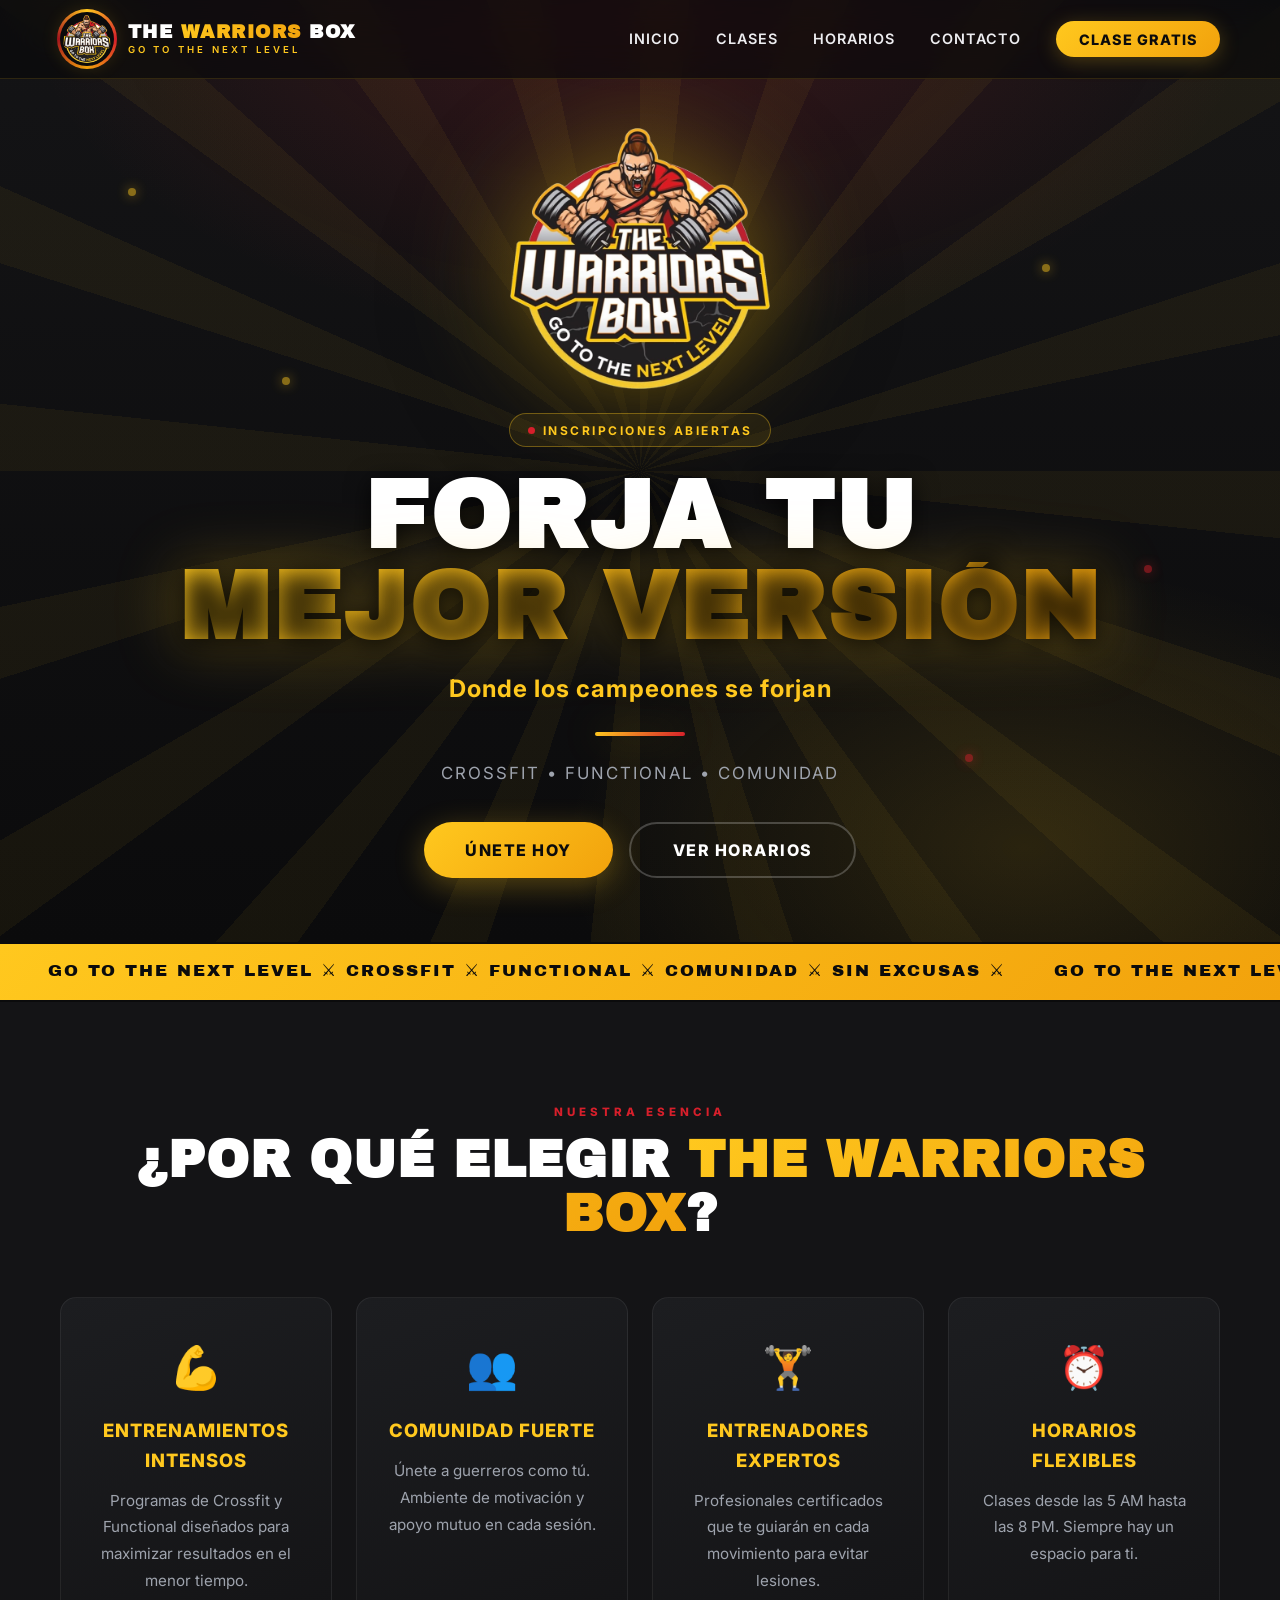
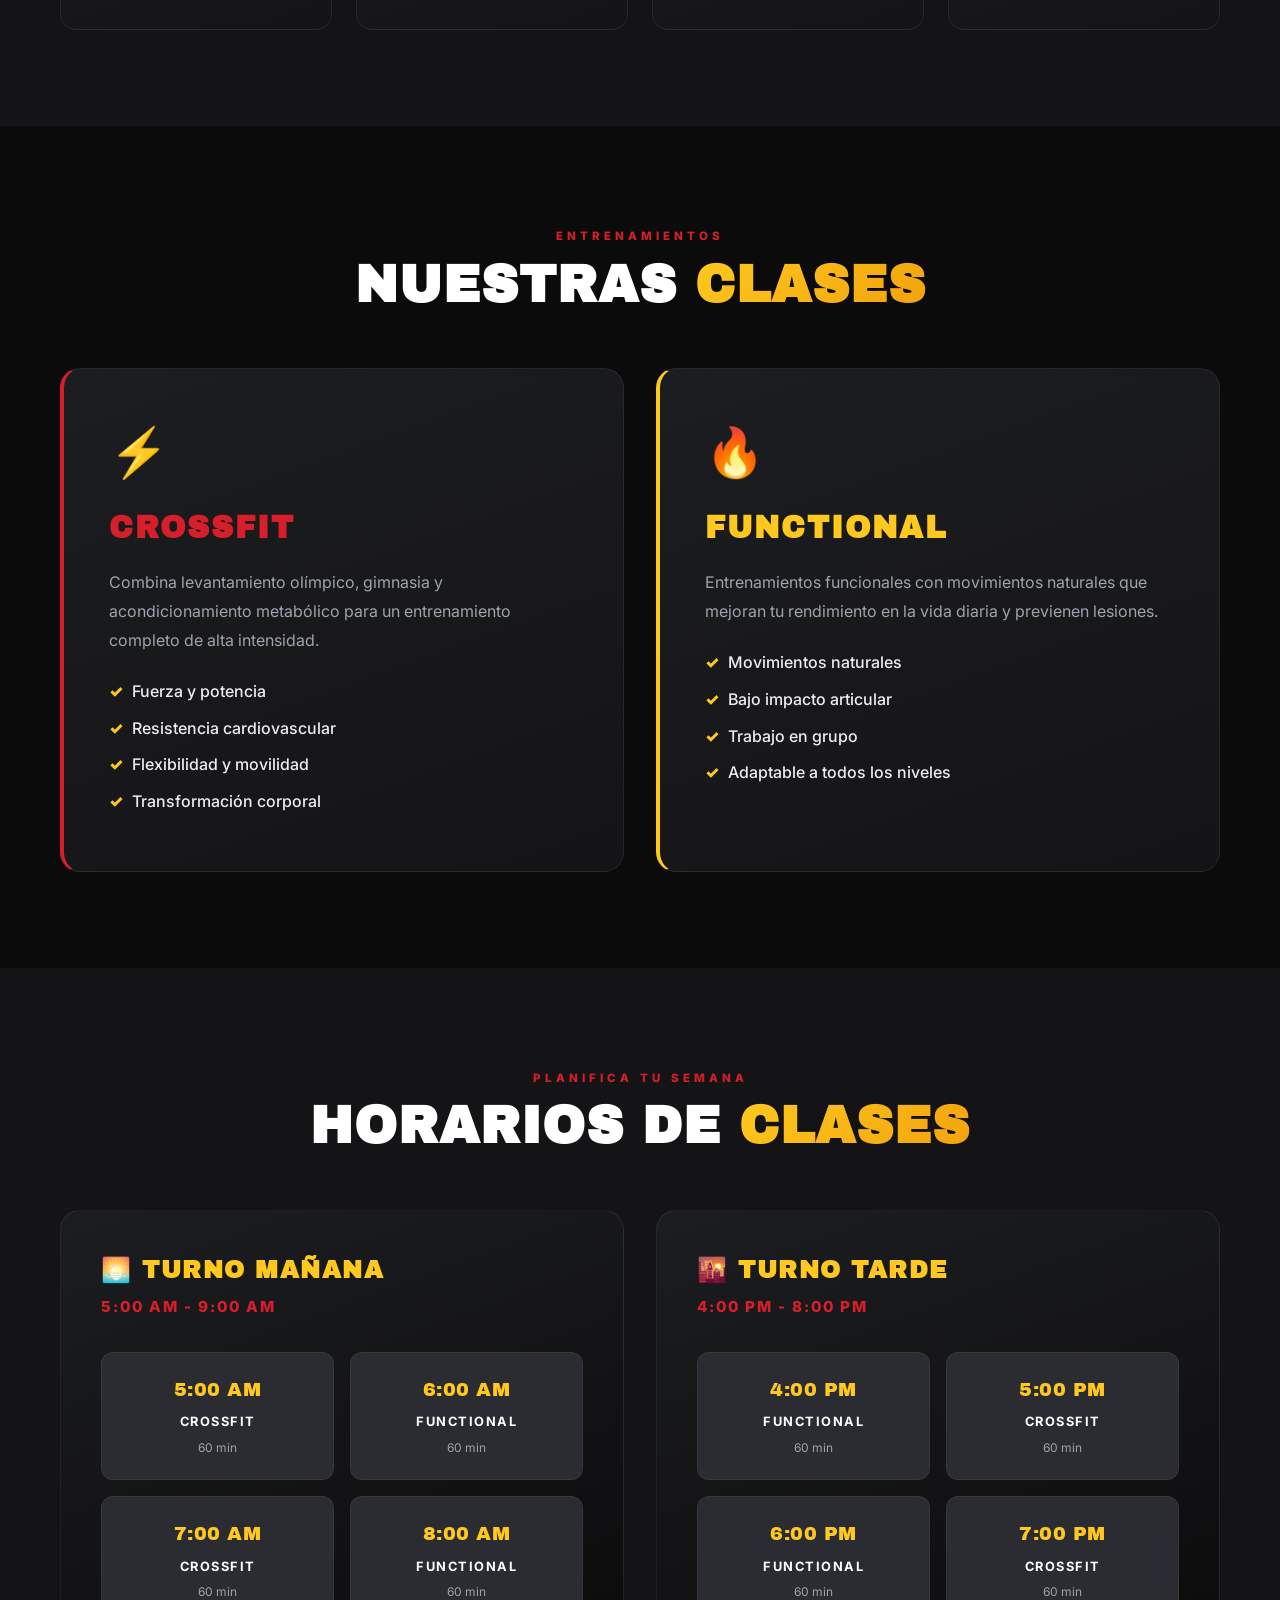
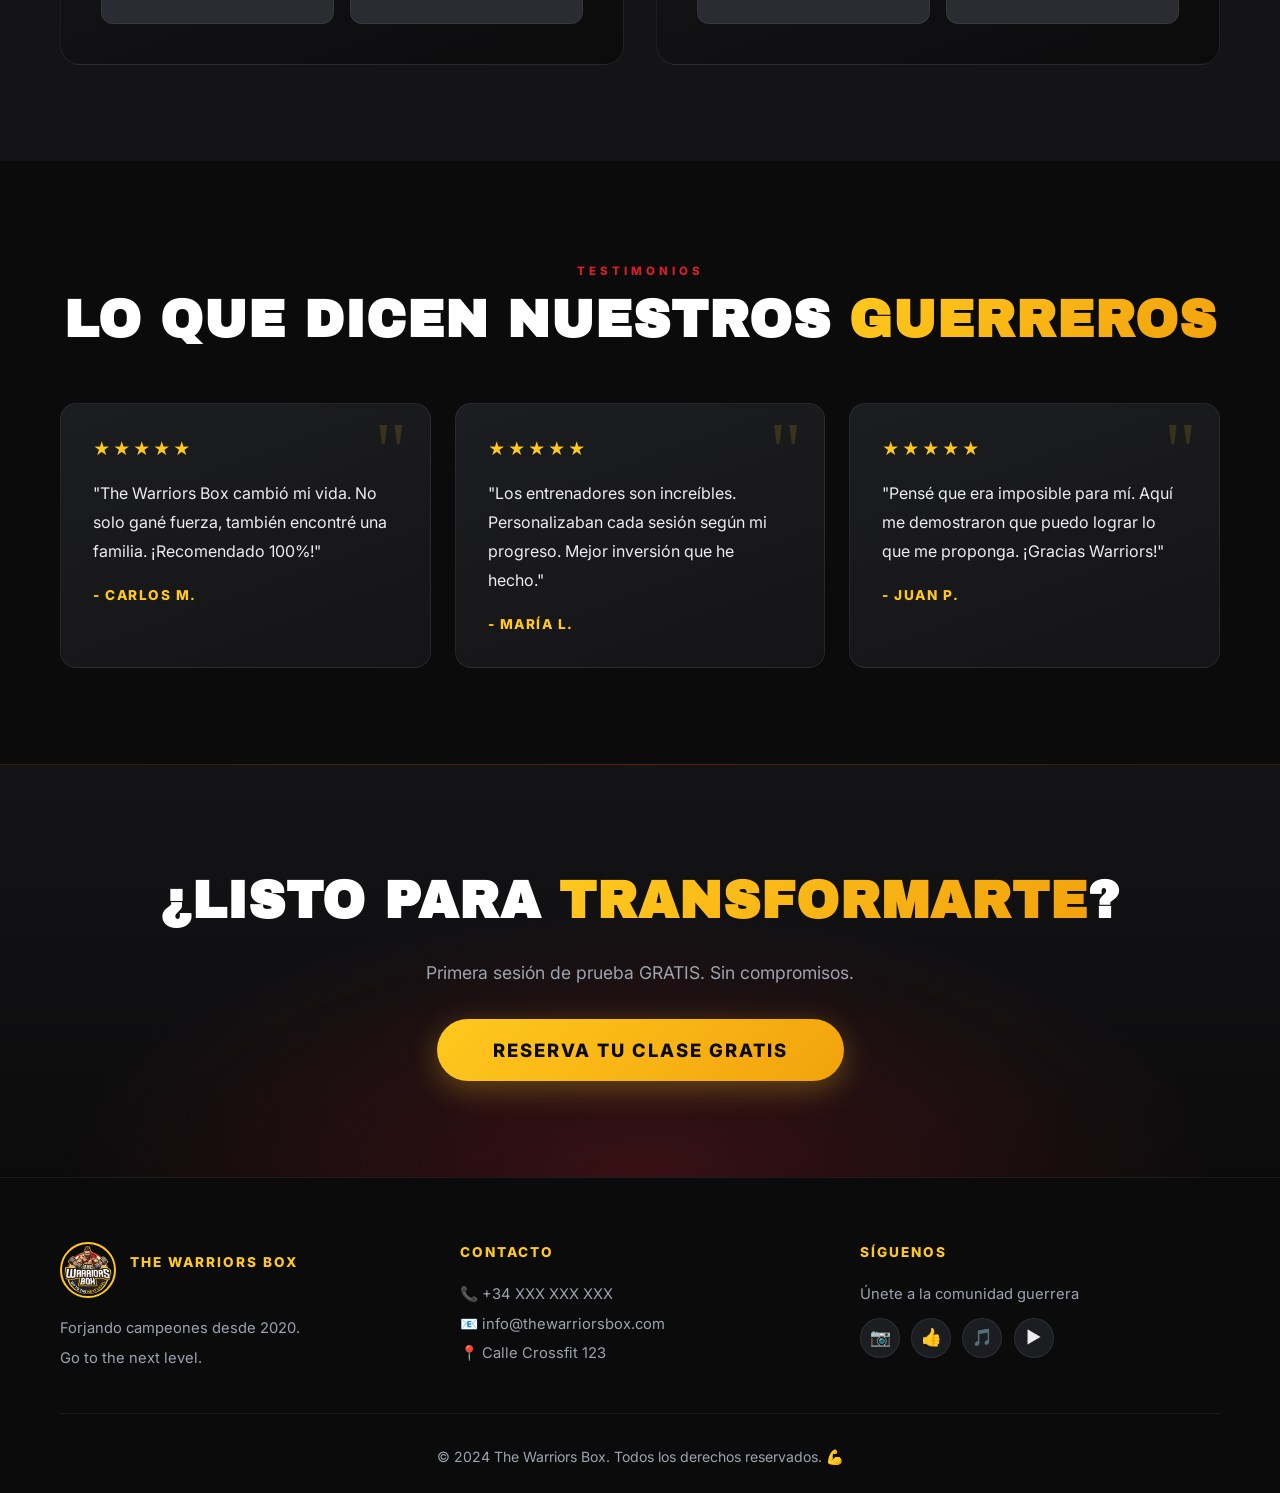
==== index.html @ 6ae24084 "Primer commit: sitio web de The Warriors Box Landing page estatica del box de crossfit: hero, clases" ====
﻿<!DOCTYPE html>
<html lang="es">
<head>
    <meta charset="UTF-8">
    <meta name="viewport" content="width=device-width, initial-scale=1.0">
    <title>The Warriors Box - Crossfit & Functional | Go To The Next Level</title>
    <meta name="description" content="The Warriors Box: box de Crossfit y entrenamiento funcional. Entrenadores certificados, horarios de 5 AM a 8 PM y tu primera clase GRATIS.">
    <link rel="icon" href="assets/thewarriorsBox.png">
    <link rel="preconnect" href="https://fonts.googleapis.com">
    <link rel="preconnect" href="https://fonts.gstatic.com" crossorigin>
    <link href="https://fonts.googleapis.com/css2?family=Archivo+Black&family=Inter:wght@400;500;600;700;800&display=swap" rel="stylesheet">
    <link rel="stylesheet" href="styles.css">
</head>
<body>
    <!-- NAVBAR -->
    <nav class="navbar">
        <div class="nav-container">
            <a href="#inicio" class="brand">
                <span class="brand-mark">
                    <img src="assets/thewarriorsBox.png" alt="Logo de The Warriors Box">
                </span>
                <span class="brand-text">
                    <span class="brand-title">The <em>Warriors</em> Box</span>
                    <span class="brand-tagline">Go to the next level</span>
                </span>
            </a>
            <ul class="nav-menu">
                <li><a href="#inicio" class="nav-link">Inicio</a></li>
                <li><a href="#clases" class="nav-link">Clases</a></li>
                <li><a href="#horarios" class="nav-link">Horarios</a></li>
                <li><a href="#contacto" class="nav-link">Contacto</a></li>
                <li><a href="#reserva" class="nav-link nav-cta">Clase gratis</a></li>
            </ul>
            <div class="hamburger">
                <span></span>
                <span></span>
                <span></span>
            </div>
        </div>
    </nav>

    <!-- HERO SECTION -->
    <section class="hero" id="inicio">
        <div class="hero-content">
            <img src="assets/thewarriorsBox.png" alt="The Warriors Box" class="hero-logo">
            <div class="hero-badge"><span class="dot"></span> Inscripciones abiertas</div>
            <h1 class="hero-title">Forja tu<span class="accent">mejor versión</span></h1>
            <p class="hero-subtitle">Donde los campeones se forjan</p>
            <div class="hero-divider"></div>
            <p class="hero-description">Crossfit • Functional • Comunidad</p>
            <div class="hero-actions">
                <button class="cta-button">Únete hoy</button>
                <button class="cta-button ghost" onclick="document.querySelector('#horarios').scrollIntoView({behavior:'smooth'})">Ver horarios</button>
            </div>
        </div>
        <div class="hero-animation">
            <div class="particle particle-1"></div>
            <div class="particle particle-2"></div>
            <div class="particle particle-3"></div>
            <div class="particle particle-4"></div>
            <div class="particle particle-5"></div>
        </div>
    </section>

    <!-- MARQUEE -->
    <div class="marquee" aria-hidden="true">
        <div class="marquee-track">
            <span>Go to the next level ⚔ Crossfit ⚔ Functional ⚔ Comunidad ⚔ Sin excusas ⚔</span>
            <span>Go to the next level ⚔ Crossfit ⚔ Functional ⚔ Comunidad ⚔ Sin excusas ⚔</span>
        </div>
    </div>

    <!-- ABOUT SECTION -->
    <section class="about">
        <div class="container">
            <div class="section-head">
                <span class="section-eyebrow">Nuestra esencia</span>
                <h2 class="section-title">¿Por qué elegir <span class="accent">The Warriors Box</span>?</h2>
            </div>
            <div class="about-grid">
                <div class="about-card">
                    <div class="about-icon">💪</div>
                    <h3>Entrenamientos Intensos</h3>
                    <p>Programas de Crossfit y Functional diseñados para maximizar resultados en el menor tiempo.</p>
                </div>
                <div class="about-card">
                    <div class="about-icon">👥</div>
                    <h3>Comunidad Fuerte</h3>
                    <p>Únete a guerreros como tú. Ambiente de motivación y apoyo mutuo en cada sesión.</p>
                </div>
                <div class="about-card">
                    <div class="about-icon">🏋️</div>
                    <h3>Entrenadores Expertos</h3>
                    <p>Profesionales certificados que te guiarán en cada movimiento para evitar lesiones.</p>
                </div>
                <div class="about-card">
                    <div class="about-icon">⏰</div>
                    <h3>Horarios Flexibles</h3>
                    <p>Clases desde las 5 AM hasta las 8 PM. Siempre hay un espacio para ti.</p>
                </div>
            </div>
        </div>
    </section>

    <!-- CLASES SECTION -->
    <section class="clases" id="clases">
        <div class="container">
            <div class="section-head">
                <span class="section-eyebrow">Entrenamientos</span>
                <h2 class="section-title">Nuestras <span class="accent">clases</span></h2>
            </div>
            <div class="clases-grid">
                <div class="clase-card crossfit">
                    <div class="clase-icon">⚡</div>
                    <h3>CROSSFIT</h3>
                    <p>Combina levantamiento olímpico, gimnasia y acondicionamiento metabólico para un entrenamiento completo de alta intensidad.</p>
                    <ul class="clase-benefits">
                        <li>Fuerza y potencia</li>
                        <li>Resistencia cardiovascular</li>
                        <li>Flexibilidad y movilidad</li>
                        <li>Transformación corporal</li>
                    </ul>
                </div>
                <div class="clase-card functional">
                    <div class="clase-icon">🔥</div>
                    <h3>FUNCTIONAL</h3>
                    <p>Entrenamientos funcionales con movimientos naturales que mejoran tu rendimiento en la vida diaria y previenen lesiones.</p>
                    <ul class="clase-benefits">
                        <li>Movimientos naturales</li>
                        <li>Bajo impacto articular</li>
                        <li>Trabajo en grupo</li>
                        <li>Adaptable a todos los niveles</li>
                    </ul>
                </div>
            </div>
        </div>
    </section>

    <!-- HORARIOS SECTION -->
    <section class="horarios" id="horarios">
        <div class="container">
            <div class="section-head">
                <span class="section-eyebrow">Planifica tu semana</span>
                <h2 class="section-title">Horarios de <span class="accent">clases</span></h2>
            </div>
            <div class="horarios-container">
                <div class="turno-section">
                    <h3 class="turno-title">🌅 TURNO MAÑANA</h3>
                    <p class="turno-subtitle">5:00 AM - 9:00 AM</p>
                    <div class="horarios-grid">
                        <div class="horario-slot">
                            <div class="horario-time">5:00 AM</div>
                            <div class="horario-clase">CROSSFIT</div>
                            <div class="horario-duracion">60 min</div>
                        </div>
                        <div class="horario-slot">
                            <div class="horario-time">6:00 AM</div>
                            <div class="horario-clase">FUNCTIONAL</div>
                            <div class="horario-duracion">60 min</div>
                        </div>
                        <div class="horario-slot">
                            <div class="horario-time">7:00 AM</div>
                            <div class="horario-clase">CROSSFIT</div>
                            <div class="horario-duracion">60 min</div>
                        </div>
                        <div class="horario-slot">
                            <div class="horario-time">8:00 AM</div>
                            <div class="horario-clase">FUNCTIONAL</div>
                            <div class="horario-duracion">60 min</div>
                        </div>
                    </div>
                </div>

                <div class="turno-section">
                    <h3 class="turno-title">🌇 TURNO TARDE</h3>
                    <p class="turno-subtitle">4:00 PM - 8:00 PM</p>
                    <div class="horarios-grid">
                        <div class="horario-slot">
                            <div class="horario-time">4:00 PM</div>
                            <div class="horario-clase">FUNCTIONAL</div>
                            <div class="horario-duracion">60 min</div>
                        </div>
                        <div class="horario-slot">
                            <div class="horario-time">5:00 PM</div>
                            <div class="horario-clase">CROSSFIT</div>
                            <div class="horario-duracion">60 min</div>
                        </div>
                        <div class="horario-slot">
                            <div class="horario-time">6:00 PM</div>
                            <div class="horario-clase">FUNCTIONAL</div>
                            <div class="horario-duracion">60 min</div>
                        </div>
                        <div class="horario-slot">
                            <div class="horario-time">7:00 PM</div>
                            <div class="horario-clase">CROSSFIT</div>
                            <div class="horario-duracion">60 min</div>
                        </div>
                    </div>
                </div>
            </div>
        </div>
    </section>

    <!-- TESTIMONIOS SECTION -->
    <section class="testimonios">
        <div class="container">
            <div class="section-head">
                <span class="section-eyebrow">Testimonios</span>
                <h2 class="section-title">Lo que dicen nuestros <span class="accent">guerreros</span></h2>
            </div>
            <div class="testimonios-grid">
                <div class="testimonio-card">
                    <div class="stars">★★★★★</div>
                    <p class="testimonio-text">"The Warriors Box cambió mi vida. No solo gané fuerza, también encontré una familia. ¡Recomendado 100%!"</p>
                    <p class="testimonio-autor">- Carlos M.</p>
                </div>
                <div class="testimonio-card">
                    <div class="stars">★★★★★</div>
                    <p class="testimonio-text">"Los entrenadores son increíbles. Personalizaban cada sesión según mi progreso. Mejor inversión que he hecho."</p>
                    <p class="testimonio-autor">- María L.</p>
                </div>
                <div class="testimonio-card">
                    <div class="stars">★★★★★</div>
                    <p class="testimonio-text">"Pensé que era imposible para mí. Aquí me demostraron que puedo lograr lo que me proponga. ¡Gracias Warriors!"</p>
                    <p class="testimonio-autor">- Juan P.</p>
                </div>
            </div>
        </div>
    </section>

    <!-- CTA SECTION -->
    <section class="cta-section" id="reserva">
        <div class="container">
            <h2>¿Listo para <span class="accent">transformarte</span>?</h2>
            <p>Primera sesión de prueba GRATIS. Sin compromisos.</p>
            <button class="cta-button-large">Reserva tu clase gratis</button>
        </div>
    </section>

    <!-- FOOTER -->
    <footer class="footer" id="contacto">
        <div class="container">
            <div class="footer-content">
                <div class="footer-section">
                    <div class="footer-brand">
                        <img src="assets/thewarriorsBox.png" alt="The Warriors Box">
                        <h4>The Warriors Box</h4>
                    </div>
                    <p>Forjando campeones desde 2020.<br>Go to the next level.</p>
                </div>
                <div class="footer-section">
                    <h4>Contacto</h4>
                    <p>📞 +34 XXX XXX XXX</p>
                    <p>📧 info@thewarriorsbox.com</p>
                    <p>📍 Calle Crossfit 123</p>
                </div>
                <div class="footer-section">
                    <h4>Síguenos</h4>
                    <p>Únete a la comunidad guerrera</p>
                    <div class="footer-socials">
                        <a href="#" aria-label="Instagram">📷</a>
                        <a href="#" aria-label="Facebook">👍</a>
                        <a href="#" aria-label="TikTok">🎵</a>
                        <a href="#" aria-label="YouTube">▶️</a>
                    </div>
                </div>
            </div>
            <div class="footer-bottom">
                <p>&copy; 2024 The Warriors Box. Todos los derechos reservados. 💪</p>
            </div>
        </div>
    </footer>

    <script src="script.js"></script>
</body>
</html>
---- styles.css ----
/* ============================================
   VARIABLES Y RESET
   Paleta extraída del logo: negro carbón, oro,
   rojo sangre, plata y blanco.
   ============================================ */
:root {
    /* Neutros */
    --black: #0b0b0c;
    --coal: #141416;
    --graphite: #1c1d20;
    --steel: #2a2c31;
    --silver: #c9ced6;
    --white: #ffffff;

    /* Marca */
    --gold: #ffc81e;
    --gold-deep: #f2a20c;
    --red: #d61f2b;
    --red-deep: #a4141d;

    /* Texto */
    --text: #ededf0;
    --text-muted: #9ea3ad;

    /* Gradientes de marca */
    --grad-gold: linear-gradient(135deg, var(--gold) 0%, var(--gold-deep) 100%);
    --grad-fire: linear-gradient(135deg, var(--gold) 0%, var(--red) 100%);
    --grad-blood: linear-gradient(135deg, var(--red) 0%, var(--red-deep) 100%);

    /* Sombras y glows */
    --glow-gold: 0 0 40px rgba(255, 200, 30, 0.35);
    --glow-red: 0 0 40px rgba(214, 31, 43, 0.35);

    --transition: all 0.3s cubic-bezier(0.22, 1, 0.36, 1);
    --radius: 16px;

    /* Tipografía */
    --font-display: 'Archivo Black', 'Impact', 'Haettenschweiler', 'Arial Black', sans-serif;
    --font-body: 'Inter', 'Segoe UI', Tahoma, Geneva, Verdana, sans-serif;
}

* {
    margin: 0;
    padding: 0;
    box-sizing: border-box;
}

html {
    scroll-behavior: smooth;
}

body {
    font-family: var(--font-body);
    background: var(--black);
    color: var(--text);
    line-height: 1.6;
    overflow-x: hidden;
    /* Textura sutil de rejilla, como la placa metálica del logo */
    background-image:
        linear-gradient(rgba(255, 200, 30, 0.025) 1px, transparent 1px),
        linear-gradient(90deg, rgba(255, 200, 30, 0.025) 1px, transparent 1px);
    background-size: 56px 56px;
}

.container {
    max-width: 1200px;
    margin: 0 auto;
    padding: 0 20px;
}

::selection {
    background: var(--gold);
    color: var(--black);
}

/* ============================================
   NAVBAR
   ============================================ */
.navbar {
    position: fixed;
    top: 0;
    width: 100%;
    background: rgba(11, 11, 12, 0.72);
    backdrop-filter: blur(18px) saturate(140%);
    -webkit-backdrop-filter: blur(18px) saturate(140%);
    border-bottom: 1px solid rgba(255, 200, 30, 0.14);
    padding: 0.75rem 0;
    z-index: 1000;
    transition: var(--transition);
}

.navbar.scrolled {
    padding: 0.5rem 0;
    background: rgba(11, 11, 12, 0.92);
    border-bottom-color: rgba(255, 200, 30, 0.3);
    box-shadow: 0 10px 40px rgba(0, 0, 0, 0.6);
}

.nav-container {
    max-width: 1200px;
    margin: 0 auto;
    padding: 0 20px;
    display: flex;
    justify-content: space-between;
    align-items: center;
    gap: 1rem;
}

/* --- Lockup del logo: imagen + wordmark --- */
.brand {
    display: flex;
    align-items: center;
    gap: 0.85rem;
    text-decoration: none;
    flex-shrink: 0;
}

.brand-mark {
    position: relative;
    width: 54px;
    height: 54px;
    flex-shrink: 0;
    display: grid;
    place-items: center;
    transition: var(--transition);
}

/* Anillo cónico giratorio oro→rojo alrededor del logo */
.brand-mark::before {
    content: '';
    position: absolute;
    inset: -3px;
    border-radius: 50%;
    background: conic-gradient(
        from 0deg,
        var(--gold),
        var(--red),
        var(--gold-deep),
        var(--red-deep),
        var(--gold)
    );
    animation: spin 6s linear infinite;
    z-index: 0;
}

/* Halo que respira */
.brand-mark::after {
    content: '';
    position: absolute;
    inset: -10px;
    border-radius: 50%;
    background: radial-gradient(circle, rgba(255, 200, 30, 0.45), transparent 70%);
    filter: blur(8px);
    opacity: 0.7;
    animation: pulseGlow 3s ease-in-out infinite;
    z-index: -1;
}

.brand-mark img {
    position: relative;
    z-index: 1;
    width: 100%;
    height: 100%;
    object-fit: cover;
    border-radius: 50%;
    background: var(--black);
    padding: 3px;
    display: block;
}

.brand:hover .brand-mark {
    transform: scale(1.08) rotate(-4deg);
}

.brand-text {
    display: flex;
    flex-direction: column;
    line-height: 1;
}

.brand-title {
    font-family: var(--font-display);
    font-size: 1.15rem;
    font-weight: 900;
    letter-spacing: 1.5px;
    color: var(--white);
    text-transform: uppercase;
    white-space: nowrap;
}

.brand-title em {
    font-style: normal;
    background: var(--grad-gold);
    -webkit-background-clip: text;
    background-clip: text;
    -webkit-text-fill-color: transparent;
}

.brand-tagline {
    font-size: 0.6rem;
    letter-spacing: 3.2px;
    text-transform: uppercase;
    color: var(--gold);
    margin-top: 4px;
    font-weight: 600;
    white-space: nowrap;
}

.nav-menu {
    display: flex;
    list-style: none;
    gap: 2.2rem;
    align-items: center;
}

.nav-link {
    color: var(--text);
    text-decoration: none;
    font-weight: 600;
    font-size: 0.9rem;
    letter-spacing: 1px;
    text-transform: uppercase;
    position: relative;
    transition: var(--transition);
}

.nav-link::after {
    content: '';
    position: absolute;
    bottom: -6px;
    left: 0;
    width: 0;
    height: 2px;
    background: var(--grad-fire);
    transition: width 0.3s ease;
}

.nav-link:hover {
    color: var(--gold);
}

.nav-link:hover::after {
    width: 100%;
}

.nav-cta {
    padding: 0.6rem 1.4rem;
    background: var(--grad-gold);
    color: var(--black) !important;
    border-radius: 999px;
    font-weight: 800;
    box-shadow: 0 4px 20px rgba(255, 200, 30, 0.25);
}

.nav-cta::after {
    display: none;
}

.nav-cta:hover {
    transform: translateY(-2px);
    box-shadow: 0 8px 28px rgba(255, 200, 30, 0.45);
}

.hamburger {
    display: none;
    flex-direction: column;
    cursor: pointer;
    padding: 4px;
}

.hamburger span {
    width: 26px;
    height: 3px;
    background: var(--gold);
    margin: 3px 0;
    border-radius: 2px;
    transition: var(--transition);
}

.hamburger.active span:nth-child(1) {
    transform: translateY(9px) rotate(45deg);
}

.hamburger.active span:nth-child(2) {
    opacity: 0;
}

.hamburger.active span:nth-child(3) {
    transform: translateY(-9px) rotate(-45deg);
}

/* ============================================
   HERO SECTION
   ============================================ */
.hero {
    min-height: 100vh;
    display: flex;
    align-items: center;
    justify-content: center;
    position: relative;
    overflow: hidden;
    padding: 8rem 0 4rem;
    background:
        radial-gradient(ellipse 80% 60% at 50% 0%, rgba(214, 31, 43, 0.18), transparent 60%),
        radial-gradient(ellipse 60% 50% at 80% 90%, rgba(255, 200, 30, 0.12), transparent 60%),
        linear-gradient(180deg, var(--coal) 0%, var(--black) 100%);
}

/* Rayos radiales de fondo, estilo póster deportivo */
.hero::before {
    content: '';
    position: absolute;
    inset: -50%;
    background: repeating-conic-gradient(
        from 0deg at 50% 50%,
        rgba(255, 200, 30, 0.05) 0deg 6deg,
        transparent 6deg 18deg
    );
    animation: spin 90s linear infinite;
    pointer-events: none;
}

.hero-content {
    position: relative;
    z-index: 10;
    text-align: center;
    padding: 0 20px;
}

/* Logo protagonista del hero */
.hero-logo {
    width: clamp(160px, 26vw, 260px);
    height: auto;
    margin: 0 auto 1.5rem;
    display: block;
    filter: drop-shadow(0 0 50px rgba(255, 200, 30, 0.45))
            drop-shadow(0 20px 40px rgba(0, 0, 0, 0.7));
    animation: heroLogoIn 1.1s cubic-bezier(0.22, 1, 0.36, 1) both,
               levitate 6s ease-in-out 1.1s infinite;
}

.hero-badge {
    display: inline-flex;
    align-items: center;
    gap: 0.5rem;
    padding: 0.4rem 1.1rem;
    border: 1px solid rgba(255, 200, 30, 0.35);
    background: rgba(255, 200, 30, 0.08);
    border-radius: 999px;
    font-size: 0.75rem;
    letter-spacing: 2.5px;
    text-transform: uppercase;
    font-weight: 700;
    color: var(--gold);
    margin-bottom: 1.5rem;
    animation: slideInDown 0.8s ease-out both;
}

.hero-badge .dot {
    width: 7px;
    height: 7px;
    border-radius: 50%;
    background: var(--red);
    box-shadow: 0 0 0 0 rgba(214, 31, 43, 0.7);
    animation: livePulse 2s infinite;
}

.hero-title {
    font-family: var(--font-display);
    font-size: clamp(2.4rem, 9vw, 6rem);
    font-weight: 900;
    letter-spacing: 2px;
    line-height: 0.95;
    margin-bottom: 1rem;
    text-transform: uppercase;
    color: var(--white);
    text-shadow: 0 4px 24px rgba(0, 0, 0, 0.8);
    animation: slideInDown 1s ease-out both;
}

.hero-title .accent {
    display: block;
    background: var(--grad-gold);
    -webkit-background-clip: text;
    background-clip: text;
    -webkit-text-fill-color: transparent;
    filter: drop-shadow(0 0 30px rgba(255, 200, 30, 0.3));
}

.hero-subtitle {
    font-size: clamp(1rem, 2.6vw, 1.5rem);
    color: var(--gold);
    font-weight: 700;
    letter-spacing: 1px;
    margin-bottom: 1rem;
    animation: slideInUp 1s ease-out 0.2s both;
}

.hero-divider {
    width: 90px;
    height: 4px;
    background: var(--grad-fire);
    border-radius: 4px;
    margin: 1.5rem auto;
    box-shadow: var(--glow-gold);
    animation: slideInUp 1s ease-out 0.4s both;
}

.hero-description {
    font-size: 1.05rem;
    color: var(--text-muted);
    letter-spacing: 2px;
    text-transform: uppercase;
    margin-bottom: 2.2rem;
    animation: slideInUp 1s ease-out 0.6s both;
}

.hero-actions {
    display: flex;
    gap: 1rem;
    justify-content: center;
    flex-wrap: wrap;
    animation: slideInUp 1s ease-out 0.8s both;
}

/* --- Botones --- */
.cta-button,
.cta-button-large {
    padding: 1rem 2.6rem;
    font-family: var(--font-body);
    font-size: 1rem;
    font-weight: 800;
    background: var(--grad-gold);
    color: var(--black);
    border: none;
    border-radius: 999px;
    cursor: pointer;
    transition: var(--transition);
    text-transform: uppercase;
    letter-spacing: 1.5px;
    box-shadow: 0 8px 30px rgba(255, 200, 30, 0.3);
    position: relative;
    overflow: hidden;
}

.cta-button::after,
.cta-button-large::after {
    content: '';
    position: absolute;
    top: 0;
    left: -120%;
    width: 60%;
    height: 100%;
    background: linear-gradient(90deg, transparent, rgba(255, 255, 255, 0.55), transparent);
    transform: skewX(-20deg);
    transition: left 0.6s ease;
}

.cta-button:hover::after,
.cta-button-large:hover::after {
    left: 140%;
}

.cta-button:hover,
.cta-button-large:hover {
    transform: translateY(-3px);
    box-shadow: 0 14px 44px rgba(255, 200, 30, 0.5);
}

.cta-button:active,
.cta-button-large:active {
    transform: translateY(-1px);
}

.cta-button.ghost {
    background: transparent;
    color: var(--white);
    border: 2px solid rgba(255, 255, 255, 0.22);
    box-shadow: none;
}

.cta-button.ghost:hover {
    border-color: var(--red);
    color: var(--gold);
    box-shadow: var(--glow-red);
}

.cta-button-large {
    padding: 1.25rem 3.5rem;
    font-size: 1.15rem;
    letter-spacing: 2px;
}

/* Partículas animadas */
.hero-animation {
    position: absolute;
    width: 100%;
    height: 100%;
    top: 0;
    left: 0;
    pointer-events: none;
}

.particle {
    position: absolute;
    width: 8px;
    height: 8px;
    background: var(--gold);
    border-radius: 50%;
    opacity: 0.5;
    box-shadow: 0 0 12px var(--gold);
    animation: float 8s ease-in-out infinite;
}

.particle-1 { top: 20%; left: 10%; animation-delay: 0s; }
.particle-2 { top: 60%; right: 10%; animation-delay: 1s; background: var(--red); box-shadow: 0 0 12px var(--red); }
.particle-3 { top: 40%; left: 22%; animation-delay: 2s; }
.particle-4 { top: 80%; right: 24%; animation-delay: 3s; background: var(--red); box-shadow: 0 0 12px var(--red); }
.particle-5 { top: 28%; right: 18%; animation-delay: 4s; }

/* ============================================
   MARQUEE / TICKER
   ============================================ */
.marquee {
    background: var(--grad-gold);
    color: var(--black);
    padding: 0.9rem 0;
    overflow: hidden;
    white-space: nowrap;
    border-top: 2px solid var(--black);
    border-bottom: 2px solid var(--black);
    position: relative;
    z-index: 5;
}

.marquee-track {
    display: inline-flex;
    gap: 3rem;
    padding-left: 3rem;
    animation: marquee 26s linear infinite;
    font-family: var(--font-display);
    font-size: 1.05rem;
    letter-spacing: 2px;
    text-transform: uppercase;
}

.marquee:hover .marquee-track {
    animation-play-state: paused;
}

.marquee-track span {
    display: inline-flex;
    align-items: center;
    gap: 3rem;
}

/* ============================================
   TÍTULOS DE SECCIÓN
   ============================================ */
.section-head {
    text-align: center;
    margin-bottom: 3.5rem;
}

.section-eyebrow {
    display: inline-block;
    font-size: 0.72rem;
    letter-spacing: 4px;
    text-transform: uppercase;
    color: var(--red);
    font-weight: 800;
    margin-bottom: 0.8rem;
}

.section-title {
    font-family: var(--font-display);
    font-size: clamp(1.8rem, 5vw, 3.2rem);
    text-align: center;
    letter-spacing: 1px;
    line-height: 1.05;
    text-transform: uppercase;
    color: var(--white);
}

.section-title .accent {
    background: var(--grad-gold);
    -webkit-background-clip: text;
    background-clip: text;
    -webkit-text-fill-color: transparent;
}

/* ============================================
   ABOUT SECTION
   ============================================ */
.about {
    padding: 6rem 0;
    background: var(--coal);
    position: relative;
}

.about-grid {
    display: grid;
    grid-template-columns: repeat(auto-fit, minmax(250px, 1fr));
    gap: 1.5rem;
}

.about-card {
    background: linear-gradient(160deg, var(--graphite), var(--coal));
    padding: 2.2rem 1.8rem;
    border-radius: var(--radius);
    border: 1px solid rgba(255, 255, 255, 0.07);
    text-align: center;
    transition: var(--transition);
    cursor: pointer;
    position: relative;
    overflow: hidden;
}

/* Barra superior oro→rojo que se despliega en hover */
.about-card::before {
    content: '';
    position: absolute;
    top: 0;
    left: 0;
    width: 100%;
    height: 3px;
    background: var(--grad-fire);
    transform: scaleX(0);
    transform-origin: left;
    transition: transform 0.4s ease;
}

.about-card:hover::before {
    transform: scaleX(1);
}

.about-card:hover {
    transform: translateY(-8px);
    border-color: rgba(255, 200, 30, 0.4);
    box-shadow: 0 18px 45px rgba(0, 0, 0, 0.55), 0 0 30px rgba(255, 200, 30, 0.08);
}

.about-icon {
    font-size: 2.6rem;
    margin-bottom: 1rem;
    display: inline-block;
    animation: bounce 3s ease-in-out infinite;
}

.about-card h3 {
    font-size: 1.15rem;
    margin-bottom: 0.8rem;
    color: var(--gold);
    text-transform: uppercase;
    letter-spacing: 1px;
    font-weight: 800;
}

.about-card p {
    color: var(--text-muted);
    line-height: 1.75;
    font-size: 0.95rem;
}

/* ============================================
   CLASES SECTION
   ============================================ */
.clases {
    padding: 6rem 0;
    background: var(--black);
}

.clases-grid {
    display: grid;
    grid-template-columns: repeat(auto-fit, minmax(300px, 1fr));
    gap: 2rem;
}

.clase-card {
    background: linear-gradient(160deg, var(--graphite), var(--coal));
    padding: 2.8rem;
    border-radius: 20px;
    border: 1px solid rgba(255, 255, 255, 0.07);
    border-left: 4px solid;
    transition: var(--transition);
    cursor: pointer;
    position: relative;
    overflow: hidden;
}

.clase-card::before {
    content: '';
    position: absolute;
    top: 0;
    left: -100%;
    width: 100%;
    height: 100%;
    background: linear-gradient(90deg, transparent, rgba(255, 200, 30, 0.08), transparent);
    transition: left 0.6s ease;
}

.clase-card:hover::before {
    left: 100%;
}

.clase-card.crossfit {
    border-left-color: var(--red);
}

.clase-card.functional {
    border-left-color: var(--gold);
}

.clase-card:hover {
    transform: translateY(-10px);
    box-shadow: 0 24px 60px rgba(0, 0, 0, 0.6);
}

.clase-card.crossfit:hover {
    box-shadow: 0 24px 60px rgba(0, 0, 0, 0.6), var(--glow-red);
}

.clase-card.functional:hover {
    box-shadow: 0 24px 60px rgba(0, 0, 0, 0.6), var(--glow-gold);
}

.clase-icon {
    font-size: 3rem;
    margin-bottom: 0.8rem;
}

.clase-card h3 {
    font-family: var(--font-display);
    font-size: 1.9rem;
    margin-bottom: 1rem;
    letter-spacing: 2px;
    color: var(--white);
}

.clase-card.crossfit h3 { color: var(--red); }
.clase-card.functional h3 { color: var(--gold); }

.clase-card p {
    color: var(--text-muted);
    margin-bottom: 1.5rem;
    line-height: 1.8;
}

.clase-benefits {
    list-style: none;
    text-align: left;
}

.clase-benefits li {
    color: var(--text);
    margin: 0.7rem 0;
    font-weight: 500;
    display: flex;
    align-items: center;
    gap: 0.6rem;
}

.clase-benefits li::before {
    content: '✓';
    color: var(--gold);
    font-weight: 900;
    flex-shrink: 0;
}

/* ============================================
   HORARIOS SECTION
   ============================================ */
.horarios {
    padding: 6rem 0;
    background: var(--coal);
}

.horarios-container {
    display: grid;
    grid-template-columns: repeat(auto-fit, minmax(380px, 1fr));
    gap: 2rem;
}

.turno-section {
    background: linear-gradient(160deg, var(--graphite), var(--black));
    padding: 2.5rem;
    border-radius: 20px;
    border: 1px solid rgba(255, 255, 255, 0.07);
}

.turno-title {
    font-family: var(--font-display);
    font-size: 1.5rem;
    color: var(--gold);
    margin-bottom: 0.4rem;
    letter-spacing: 1.5px;
    text-transform: uppercase;
}

.turno-subtitle {
    color: var(--red);
    font-weight: 800;
    margin-bottom: 2rem;
    font-size: 0.95rem;
    letter-spacing: 2px;
}

.horarios-grid {
    display: grid;
    grid-template-columns: repeat(2, 1fr);
    gap: 1rem;
}

.horario-slot {
    background: var(--steel);
    padding: 1.4rem 1rem;
    border-radius: 12px;
    text-align: center;
    border: 1px solid rgba(255, 255, 255, 0.06);
    transition: var(--transition);
    cursor: pointer;
    position: relative;
    overflow: hidden;
}

.horario-slot:hover {
    background: linear-gradient(135deg, rgba(255, 200, 30, 0.16), rgba(214, 31, 43, 0.16));
    border-color: var(--gold);
    transform: translateY(-4px);
    box-shadow: 0 12px 30px rgba(0, 0, 0, 0.5);
}

.horario-time {
    font-family: var(--font-display);
    font-size: 1.2rem;
    color: var(--gold);
    margin-bottom: 0.4rem;
    letter-spacing: 0.5px;
}

.horario-clase {
    font-size: 0.8rem;
    color: var(--white);
    text-transform: uppercase;
    letter-spacing: 1.5px;
    margin-bottom: 0.3rem;
    font-weight: 700;
}

.horario-duracion {
    font-size: 0.75rem;
    color: var(--text-muted);
}

/* ============================================
   TESTIMONIOS SECTION
   ============================================ */
.testimonios {
    padding: 6rem 0;
    background: var(--black);
}

.testimonios-grid {
    display: grid;
    grid-template-columns: repeat(auto-fit, minmax(280px, 1fr));
    gap: 1.5rem;
}

.testimonio-card {
    background: linear-gradient(160deg, var(--graphite), var(--coal));
    padding: 2rem;
    border-radius: var(--radius);
    border: 1px solid rgba(255, 255, 255, 0.07);
    transition: var(--transition);
    position: relative;
}

.testimonio-card::before {
    content: '"';
    position: absolute;
    top: 0.4rem;
    right: 1.4rem;
    font-family: Georgia, serif;
    font-size: 5rem;
    line-height: 1;
    color: rgba(255, 200, 30, 0.14);
}

.testimonio-card:hover {
    transform: translateY(-8px);
    border-color: rgba(255, 200, 30, 0.35);
    box-shadow: 0 18px 45px rgba(0, 0, 0, 0.55);
}

.stars {
    color: var(--gold);
    font-size: 1.05rem;
    letter-spacing: 3px;
    margin-bottom: 1rem;
}

.testimonio-text {
    color: var(--text);
    margin-bottom: 1.2rem;
    line-height: 1.8;
}

.testimonio-autor {
    color: var(--gold);
    font-weight: 800;
    font-size: 0.85rem;
    letter-spacing: 1.5px;
    text-transform: uppercase;
}

/* ============================================
   CTA SECTION
   ============================================ */
.cta-section {
    padding: 6rem 0;
    text-align: center;
    position: relative;
    overflow: hidden;
    background:
        radial-gradient(ellipse 70% 100% at 50% 100%, rgba(214, 31, 43, 0.22), transparent 65%),
        linear-gradient(180deg, var(--coal), var(--black));
    border-top: 1px solid rgba(255, 200, 30, 0.12);
}

.cta-section h2 {
    font-family: var(--font-display);
    font-size: clamp(1.9rem, 5vw, 3.2rem);
    margin-bottom: 1rem;
    text-transform: uppercase;
    letter-spacing: 1px;
    color: var(--white);
}

.cta-section h2 .accent {
    background: var(--grad-gold);
    -webkit-background-clip: text;
    background-clip: text;
    -webkit-text-fill-color: transparent;
}

.cta-section p {
    font-size: 1.1rem;
    color: var(--text-muted);
    margin-bottom: 2rem;
}

/* ============================================
   FOOTER
   ============================================ */
.footer {
    background: var(--black);
    border-top: 1px solid rgba(255, 255, 255, 0.07);
    padding: 4rem 0 1.5rem;
}

.footer-content {
    display: grid;
    grid-template-columns: repeat(auto-fit, minmax(240px, 1fr));
    gap: 2.5rem;
    margin-bottom: 2.5rem;
}

.footer-brand {
    display: flex;
    align-items: center;
    gap: 0.9rem;
    margin-bottom: 1rem;
}

.footer-brand img {
    width: 56px;
    height: 56px;
    border-radius: 50%;
    object-fit: cover;
    border: 2px solid var(--gold);
    background: var(--black);
    padding: 2px;
}

.footer-section h4 {
    color: var(--gold);
    margin-bottom: 1rem;
    text-transform: uppercase;
    letter-spacing: 2px;
    font-size: 0.85rem;
    font-weight: 800;
}

.footer-section p {
    color: var(--text-muted);
    line-height: 2;
    font-size: 0.92rem;
}

.footer-socials {
    display: flex;
    gap: 0.7rem;
    margin-top: 0.5rem;
}

.footer-socials a {
    width: 40px;
    height: 40px;
    display: grid;
    place-items: center;
    border-radius: 50%;
    background: var(--graphite);
    border: 1px solid rgba(255, 255, 255, 0.08);
    color: var(--text);
    text-decoration: none;
    transition: var(--transition);
    font-size: 1.05rem;
}

.footer-socials a:hover {
    background: var(--grad-gold);
    border-color: transparent;
    transform: translateY(-3px);
}

.footer-bottom {
    text-align: center;
    padding-top: 2rem;
    border-top: 1px solid rgba(255, 255, 255, 0.07);
    color: var(--text-muted);
    font-size: 0.88rem;
}

/* ============================================
   ANIMACIONES
   ============================================ */
@keyframes slideInDown {
    from { opacity: 0; transform: translateY(-40px); }
    to   { opacity: 1; transform: translateY(0); }
}

@keyframes slideInUp {
    from { opacity: 0; transform: translateY(40px); }
    to   { opacity: 1; transform: translateY(0); }
}

@keyframes heroLogoIn {
    from { opacity: 0; transform: scale(0.7) rotate(-12deg); }
    to   { opacity: 1; transform: scale(1) rotate(0); }
}

@keyframes levitate {
    0%, 100% { transform: translateY(0); }
    50%      { transform: translateY(-16px); }
}

@keyframes float {
    0%, 100% { transform: translateY(0); }
    50%      { transform: translateY(-30px); }
}

@keyframes bounce {
    0%, 100% { transform: translateY(0); }
    50%      { transform: translateY(-12px); }
}

@keyframes spin {
    to { transform: rotate(360deg); }
}

@keyframes pulseGlow {
    0%, 100% { opacity: 0.45; transform: scale(1); }
    50%      { opacity: 0.85; transform: scale(1.12); }
}

@keyframes livePulse {
    0%   { box-shadow: 0 0 0 0 rgba(214, 31, 43, 0.7); }
    70%  { box-shadow: 0 0 0 10px rgba(214, 31, 43, 0); }
    100% { box-shadow: 0 0 0 0 rgba(214, 31, 43, 0); }
}

@keyframes marquee {
    from { transform: translateX(0); }
    to   { transform: translateX(-50%); }
}

/* ============================================
   RESPONSIVE
   ============================================ */
@media (max-width: 900px) {
    .nav-menu {
        position: fixed;
        top: 76px;
        left: 0;
        width: 100%;
        flex-direction: column;
        gap: 1.6rem;
        padding: 2.5rem 0;
        background: rgba(11, 11, 12, 0.97);
        backdrop-filter: blur(18px);
        border-bottom: 1px solid rgba(255, 200, 30, 0.2);
        transform: translateY(-140%);
        transition: transform 0.4s cubic-bezier(0.22, 1, 0.36, 1);
    }

    .nav-menu.active {
        transform: translateY(0);
    }

    .hamburger {
        display: flex;
    }
}

@media (max-width: 768px) {
    .horarios-container,
    .horarios-grid,
    .about-grid,
    .clases-grid,
    .testimonios-grid {
        grid-template-columns: 1fr;
    }

    .clase-card,
    .turno-section {
        padding: 2rem 1.5rem;
    }

    .about, .clases, .horarios, .testimonios, .cta-section {
        padding: 4rem 0;
    }
}

@media (max-width: 480px) {
    .brand-mark {
        width: 44px;
        height: 44px;
    }

    .brand-title {
        font-size: 0.95rem;
    }

    .brand-tagline {
        font-size: 0.52rem;
        letter-spacing: 2.4px;
    }

    .hero-actions {
        flex-direction: column;
        align-items: stretch;
    }

    .cta-button,
    .cta-button-large {
        padding: 0.95rem 1.8rem;
        font-size: 0.95rem;
    }
}

/* Respeta preferencias de movimiento reducido */
@media (prefers-reduced-motion: reduce) {
    *,
    *::before,
    *::after {
        animation-duration: 0.01ms !important;
        animation-iteration-count: 1 !important;
        transition-duration: 0.01ms !important;
        scroll-behavior: auto !important;
    }
}
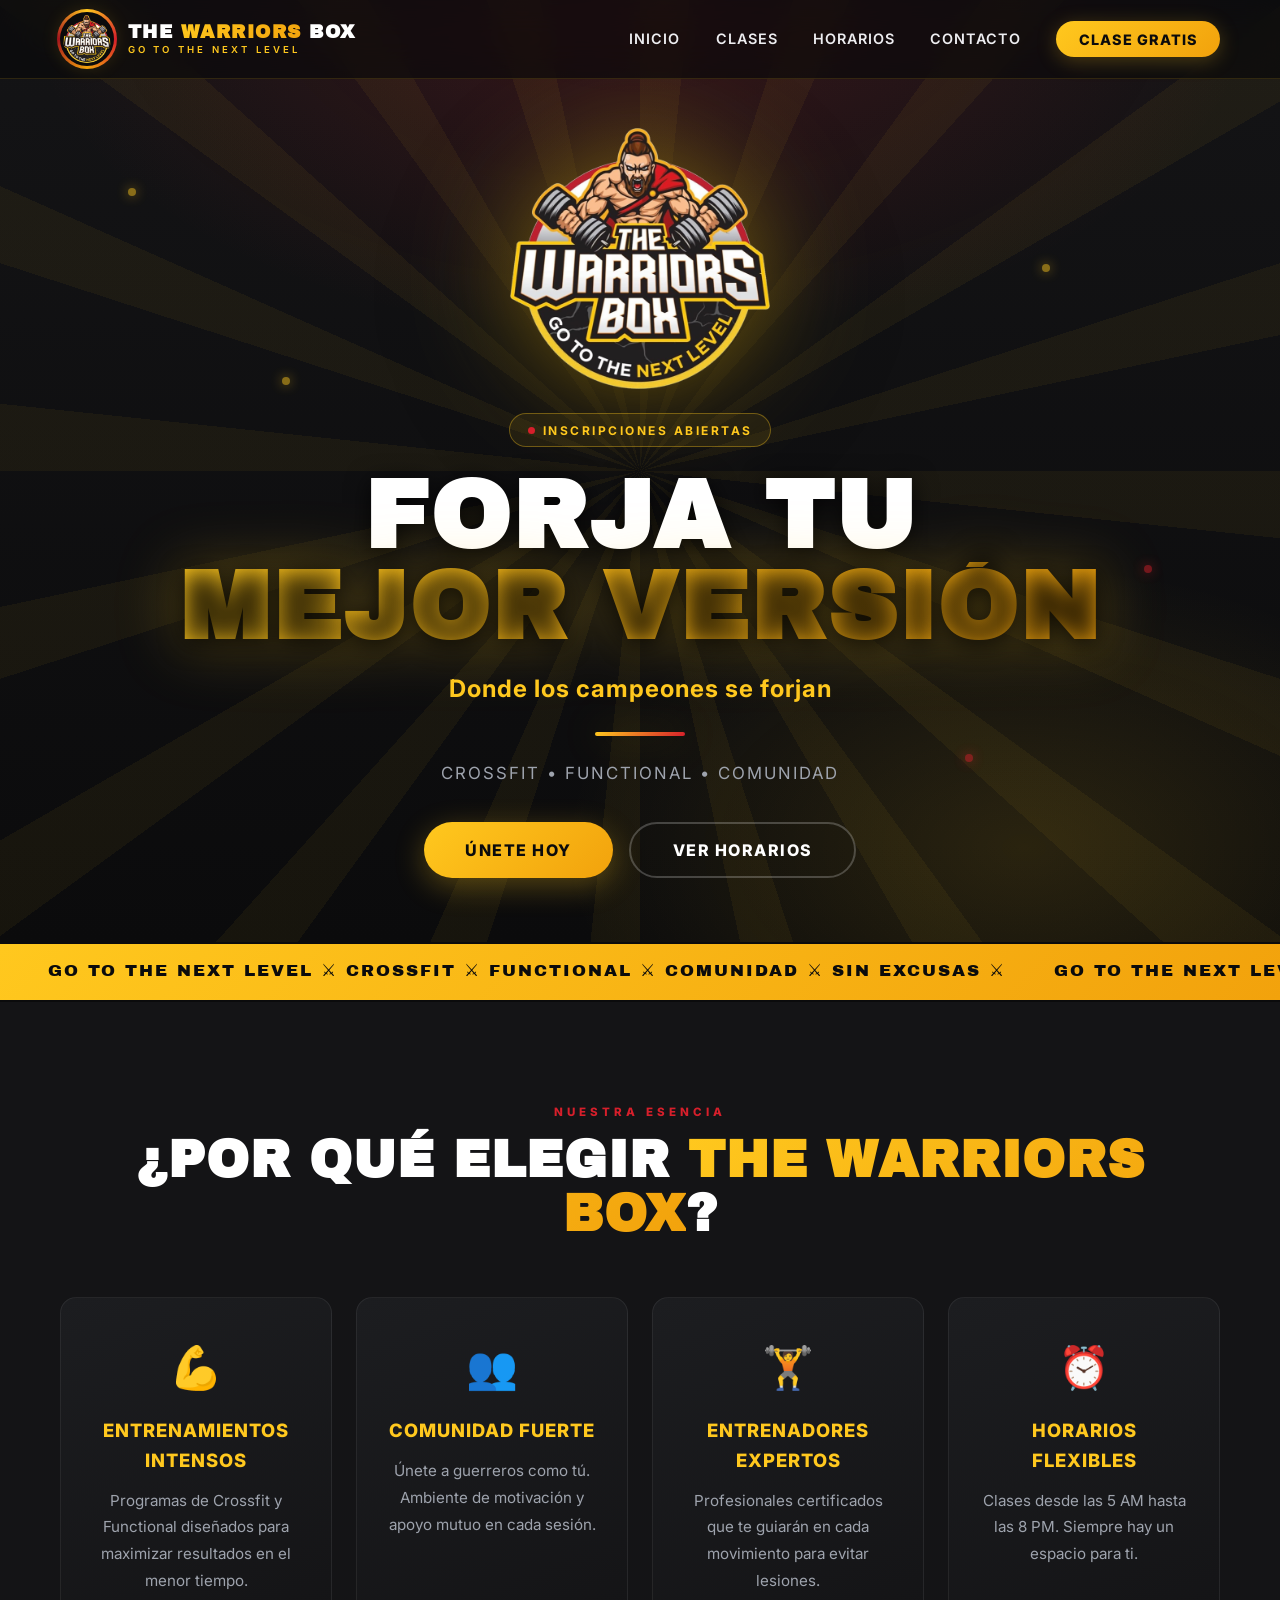
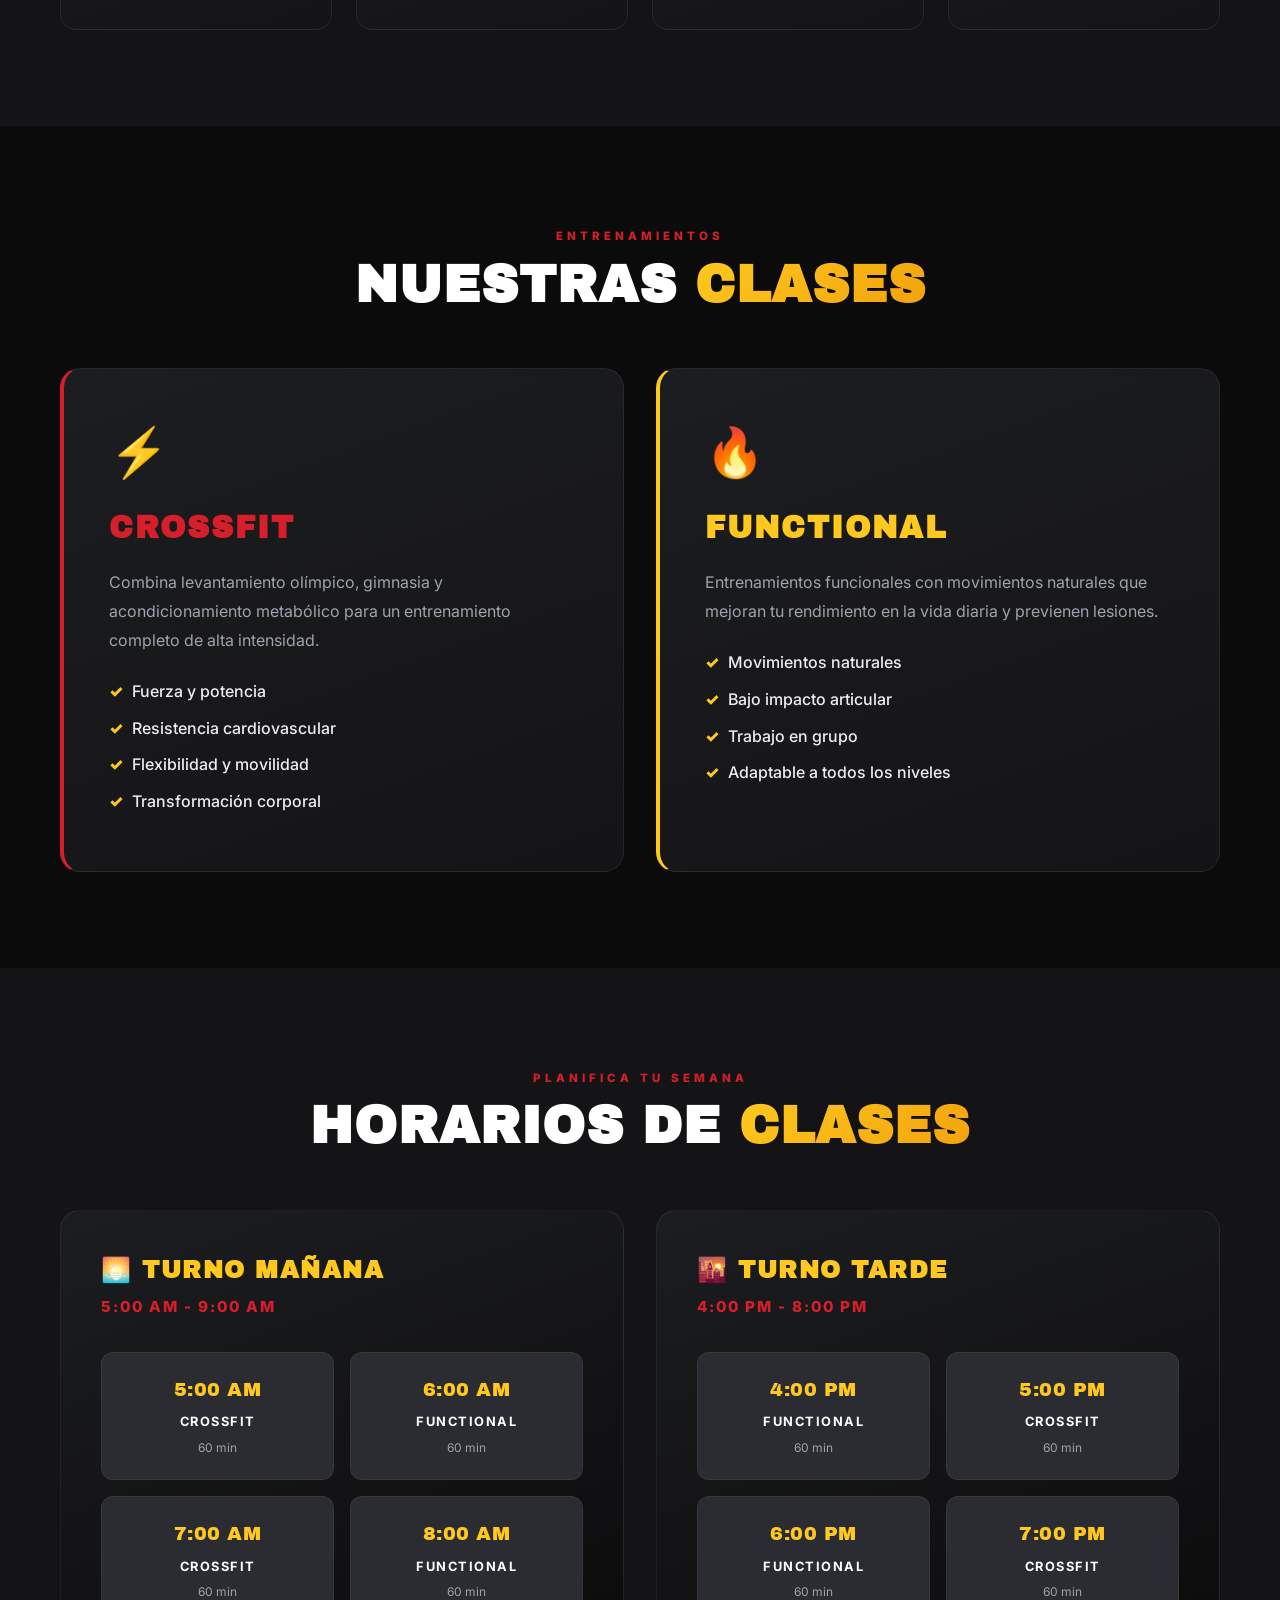
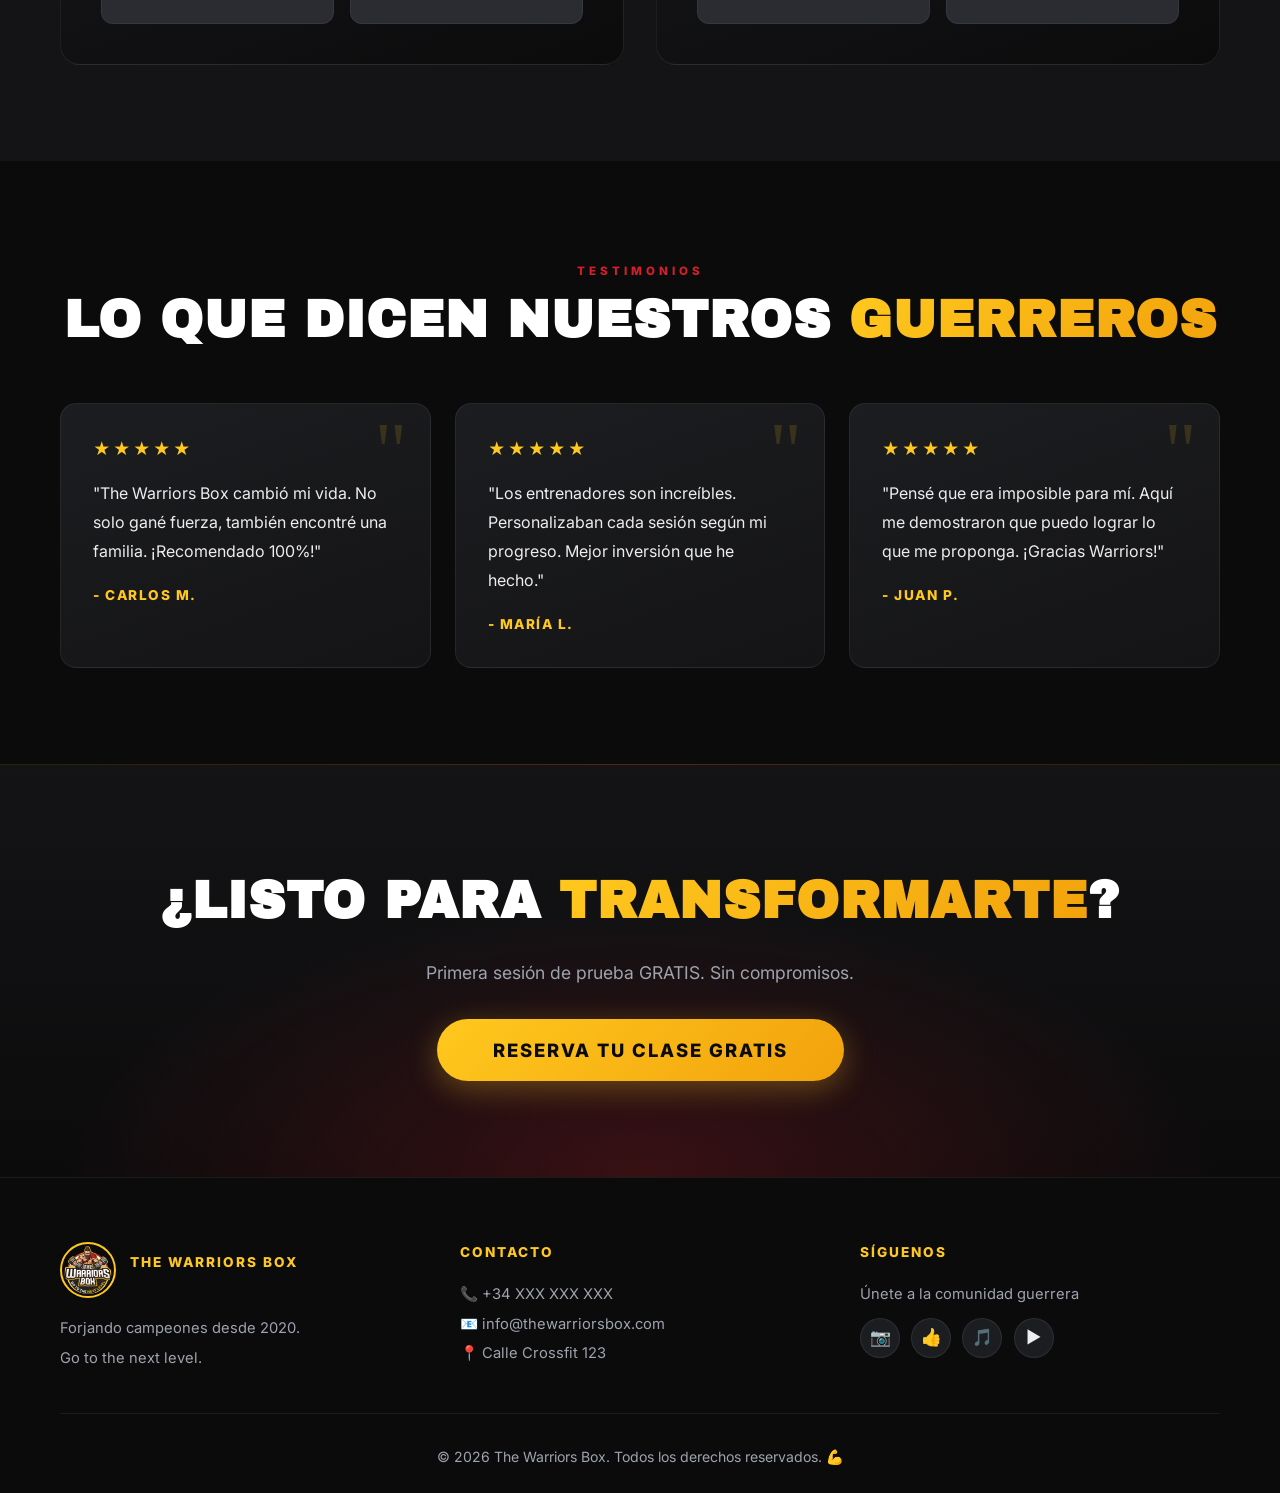
==== commit 32a7c862: "Corrige accesibilidad, bugs de JS y metadatos SEO Accesibilidad: - el menu hamburguesa pasa de <div>" ====
--- a/index.html
+++ b/index.html
@@ -6,6 +6,20 @@
     <title>The Warriors Box - Crossfit & Functional | Go To The Next Level</title>
     <meta name="description" content="The Warriors Box: box de Crossfit y entrenamiento funcional. Entrenadores certificados, horarios de 5 AM a 8 PM y tu primera clase GRATIS.">
     <link rel="icon" href="assets/thewarriorsBox.png">
+    <link rel="apple-touch-icon" href="assets/thewarriorsBox.png">
+
+    <!-- Vista previa al compartir en WhatsApp, Instagram, etc.
+         PENDIENTE: cuando haya dominio, poner aquí la URL absoluta en
+         og:url, og:image y <link rel="canonical">. Sin dominio no se
+         añaden para no apuntar a un sitio equivocado. -->
+    <meta property="og:type" content="website">
+    <meta property="og:site_name" content="The Warriors Box">
+    <meta property="og:locale" content="es_ES">
+    <meta property="og:title" content="The Warriors Box - Crossfit &amp; Functional">
+    <meta property="og:description" content="Box de Crossfit y entrenamiento funcional. Entrenadores certificados, horarios de 5 AM a 8 PM y tu primera clase GRATIS.">
+    <meta property="og:image" content="assets/thewarriorsBox.png">
+    <meta name="twitter:card" content="summary_large_image">
+    <meta name="theme-color" content="#0b0b0c">
     <link rel="preconnect" href="https://fonts.googleapis.com">
     <link rel="preconnect" href="https://fonts.gstatic.com" crossorigin>
     <link href="https://fonts.googleapis.com/css2?family=Archivo+Black&family=Inter:wght@400;500;600;700;800&display=swap" rel="stylesheet">
@@ -17,32 +31,32 @@
         <div class="nav-container">
             <a href="#inicio" class="brand">
                 <span class="brand-mark">
-                    <img src="assets/thewarriorsBox.png" alt="Logo de The Warriors Box">
+                    <img src="assets/thewarriorsBox.png" alt="Logo de The Warriors Box" width="640" height="643">
                 </span>
                 <span class="brand-text">
                     <span class="brand-title">The <em>Warriors</em> Box</span>
                     <span class="brand-tagline">Go to the next level</span>
                 </span>
             </a>
-            <ul class="nav-menu">
+            <ul class="nav-menu" id="nav-menu">
                 <li><a href="#inicio" class="nav-link">Inicio</a></li>
                 <li><a href="#clases" class="nav-link">Clases</a></li>
                 <li><a href="#horarios" class="nav-link">Horarios</a></li>
                 <li><a href="#contacto" class="nav-link">Contacto</a></li>
                 <li><a href="#reserva" class="nav-link nav-cta">Clase gratis</a></li>
             </ul>
-            <div class="hamburger">
+            <button class="hamburger" type="button" aria-label="Abrir menú" aria-expanded="false" aria-controls="nav-menu">
                 <span></span>
                 <span></span>
                 <span></span>
-            </div>
+            </button>
         </div>
     </nav>
 
     <!-- HERO SECTION -->
     <section class="hero" id="inicio">
         <div class="hero-content">
-            <img src="assets/thewarriorsBox.png" alt="The Warriors Box" class="hero-logo">
+            <img src="assets/thewarriorsBox.png" alt="The Warriors Box" class="hero-logo" width="640" height="643" fetchpriority="high">
             <div class="hero-badge"><span class="dot"></span> Inscripciones abiertas</div>
             <h1 class="hero-title">Forja tu<span class="accent">mejor versión</span></h1>
             <p class="hero-subtitle">Donde los campeones se forjan</p>
@@ -243,7 +257,7 @@
             <div class="footer-content">
                 <div class="footer-section">
                     <div class="footer-brand">
-                        <img src="assets/thewarriorsBox.png" alt="The Warriors Box">
+                        <img src="assets/thewarriorsBox.png" alt="The Warriors Box" width="640" height="643" loading="lazy">
                         <h4>The Warriors Box</h4>
                     </div>
                     <p>Forjando campeones desde 2020.<br>Go to the next level.</p>
@@ -266,7 +280,7 @@
                 </div>
             </div>
             <div class="footer-bottom">
-                <p>&copy; 2024 The Warriors Box. Todos los derechos reservados. 💪</p>
+                <p>&copy; <span id="year">2026</span> The Warriors Box. Todos los derechos reservados. 💪</p>
             </div>
         </div>
     </footer>
--- a/styles.css
+++ b/styles.css
@@ -266,6 +266,26 @@
     flex-direction: column;
     cursor: pointer;
     padding: 4px;
+    /* Reset de <button> */
+    background: none;
+    border: 0;
+    border-radius: 6px;
+    -webkit-appearance: none;
+    appearance: none;
+}
+
+.hamburger:focus-visible {
+    outline: 2px solid var(--gold);
+    outline-offset: 4px;
+}
+
+/* Foco visible para quien navega con teclado */
+a:focus-visible,
+button:focus-visible,
+.horario-slot:focus-visible {
+    outline: 2px solid var(--gold);
+    outline-offset: 3px;
+    border-radius: 4px;
 }
 
 .hamburger span {
@@ -828,6 +848,13 @@
     border-color: var(--gold);
     transform: translateY(-4px);
     box-shadow: 0 12px 30px rgba(0, 0, 0, 0.5);
+}
+
+/* Franja horaria elegida por el usuario */
+.horario-slot.seleccionado {
+    background: linear-gradient(135deg, rgba(255, 200, 30, 0.22), rgba(214, 31, 43, 0.22));
+    border-color: var(--gold);
+    box-shadow: var(--glow-gold);
 }
 
 .horario-time {
@@ -1100,11 +1127,17 @@
         backdrop-filter: blur(18px);
         border-bottom: 1px solid rgba(255, 200, 30, 0.2);
         transform: translateY(-140%);
-        transition: transform 0.4s cubic-bezier(0.22, 1, 0.36, 1);
+        transition: transform 0.4s cubic-bezier(0.22, 1, 0.36, 1),
+                    visibility 0s linear 0.4s;
+        /* Fuera de pantalla no debe ser alcanzable con Tab */
+        visibility: hidden;
     }
 
     .nav-menu.active {
         transform: translateY(0);
+        visibility: visible;
+        transition: transform 0.4s cubic-bezier(0.22, 1, 0.36, 1),
+                    visibility 0s linear 0s;
     }
 
     .hamburger {
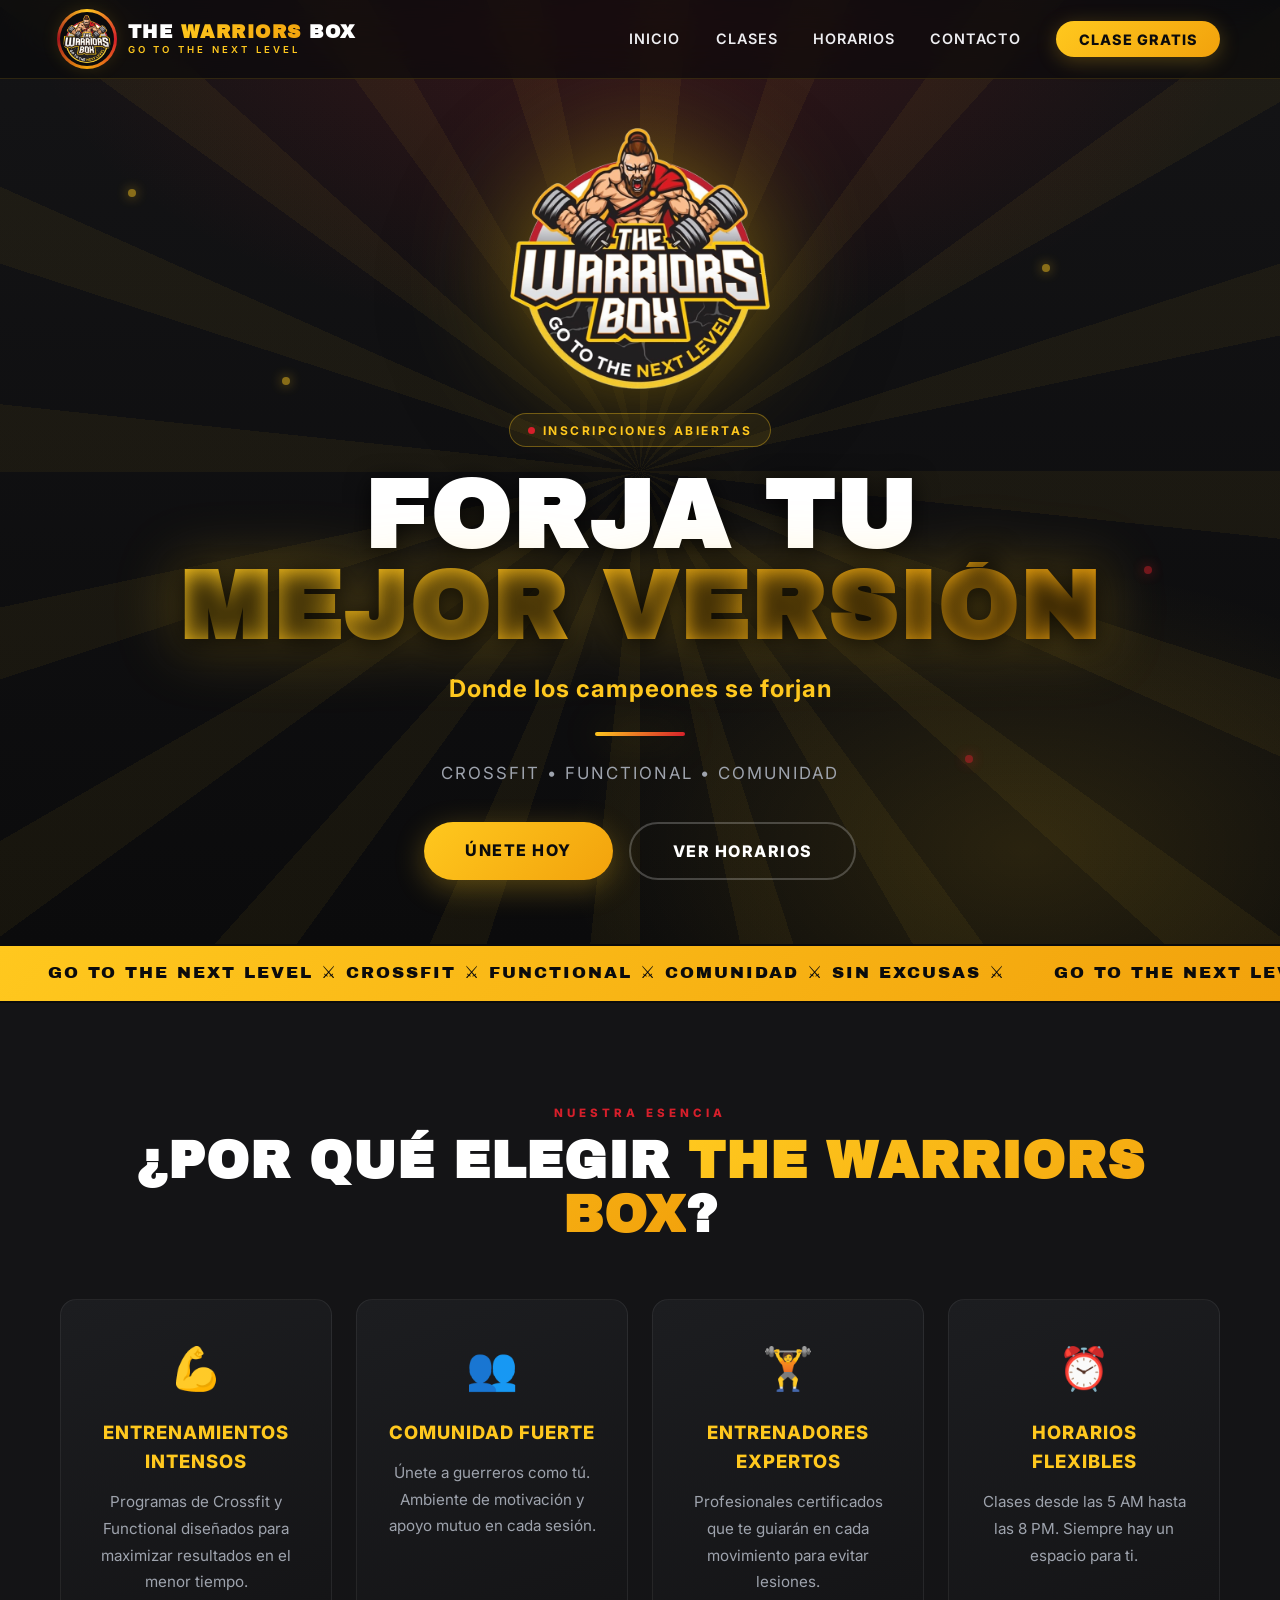
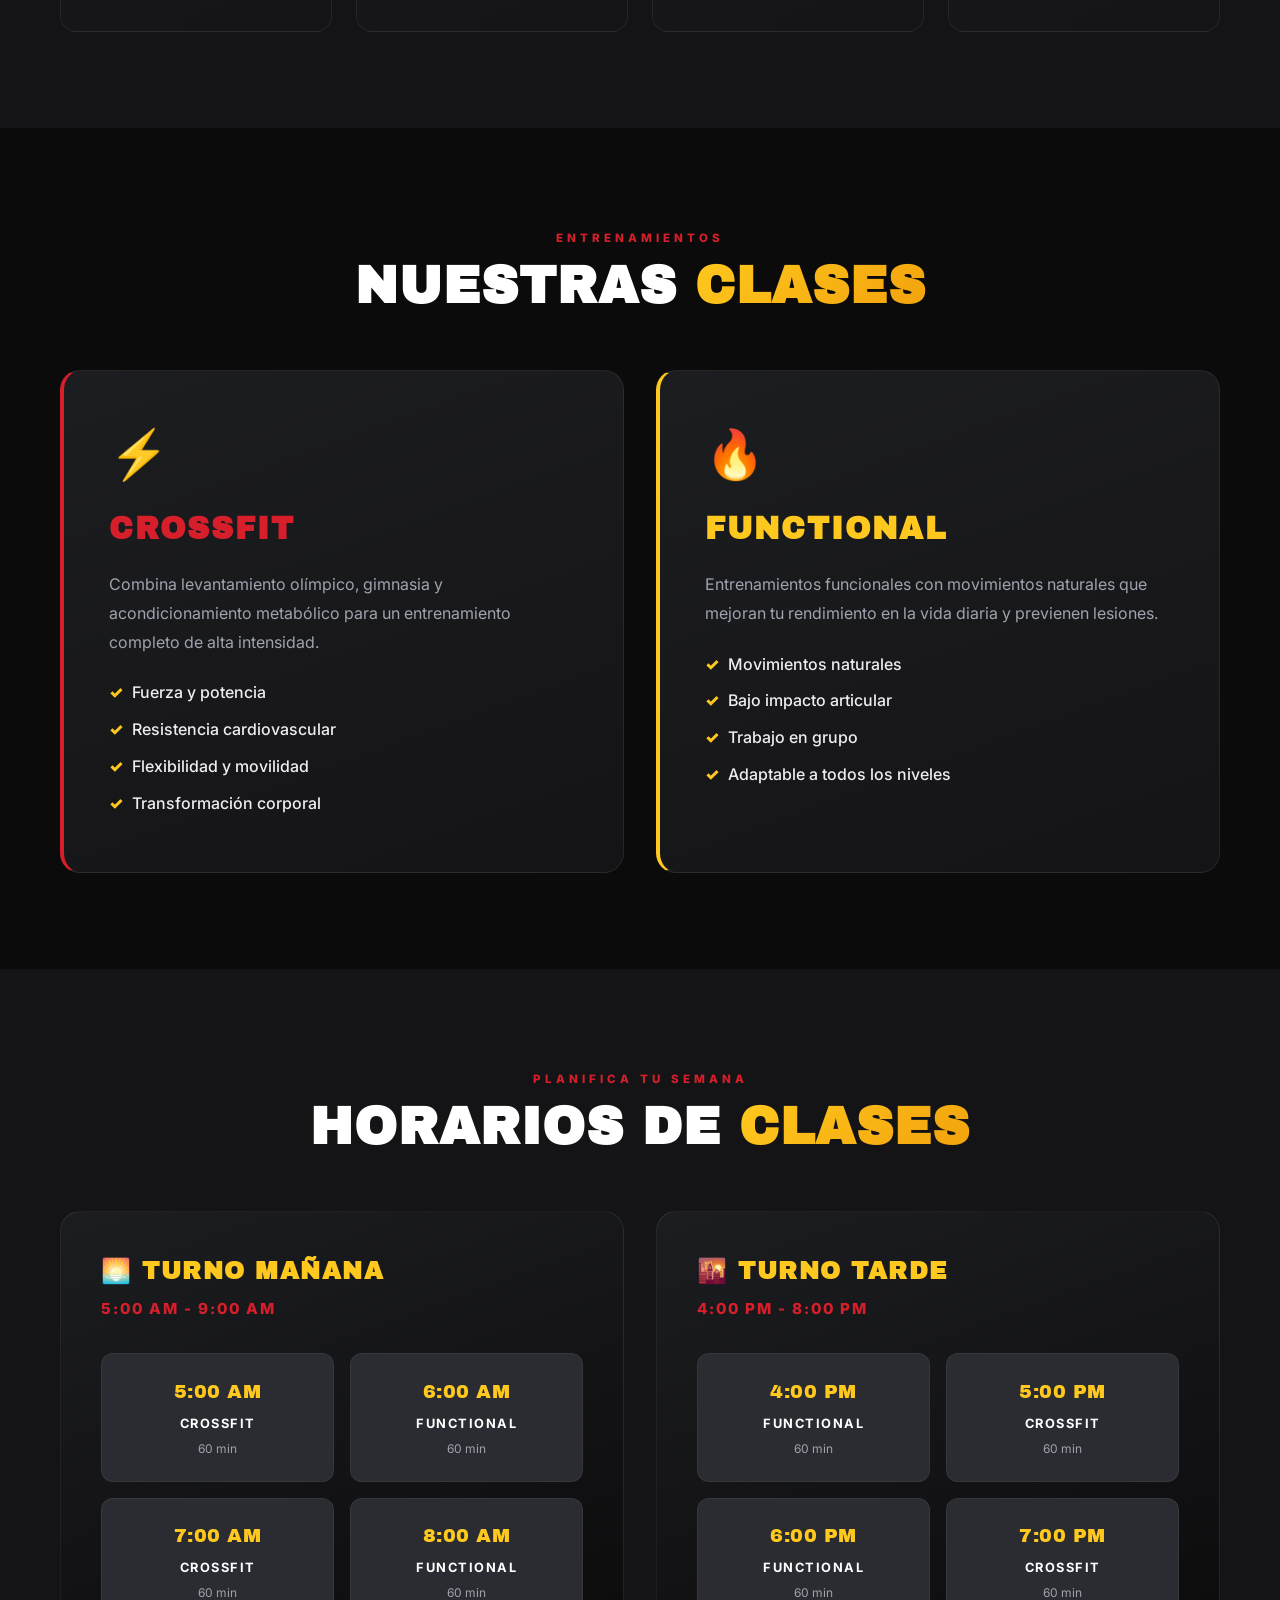
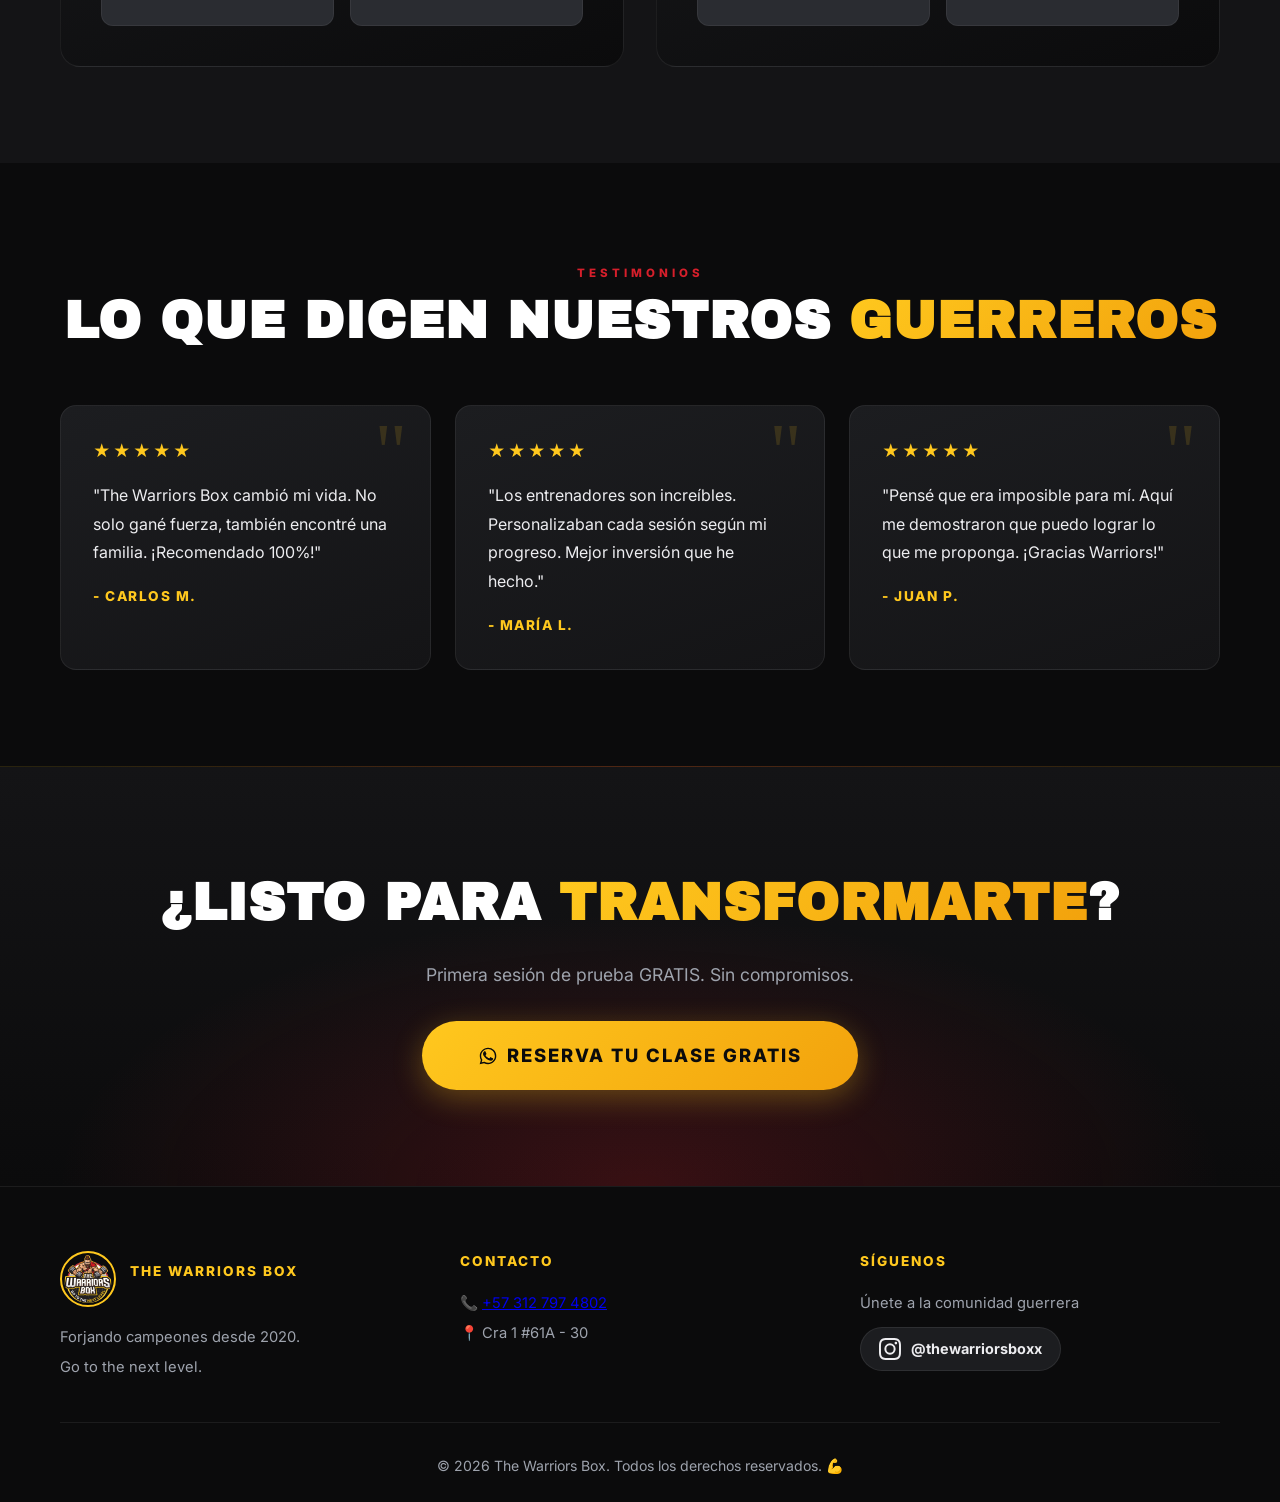
==== commit 11f29188: "Conecta los CTA a WhatsApp y deja solo Instagram - los botones "Unete hoy" y "Reserva tu clase grati" ====
--- a/index.html
+++ b/index.html
@@ -14,7 +14,7 @@
          añaden para no apuntar a un sitio equivocado. -->
     <meta property="og:type" content="website">
     <meta property="og:site_name" content="The Warriors Box">
-    <meta property="og:locale" content="es_ES">
+    <meta property="og:locale" content="es_CO">
     <meta property="og:title" content="The Warriors Box - Crossfit &amp; Functional">
     <meta property="og:description" content="Box de Crossfit y entrenamiento funcional. Entrenadores certificados, horarios de 5 AM a 8 PM y tu primera clase GRATIS.">
     <meta property="og:image" content="assets/thewarriorsBox.png">
@@ -63,8 +63,10 @@
             <div class="hero-divider"></div>
             <p class="hero-description">Crossfit • Functional • Comunidad</p>
             <div class="hero-actions">
-                <button class="cta-button">Únete hoy</button>
-                <button class="cta-button ghost" onclick="document.querySelector('#horarios').scrollIntoView({behavior:'smooth'})">Ver horarios</button>
+                <a class="cta-button js-whatsapp"
+                   href="https://wa.me/573127974802?text=%C2%A1Hola%21%20Quiero%20unirme%20a%20The%20Warriors%20Box%20y%20reservar%20mi%20clase%20de%20prueba%20gratis."
+                   target="_blank" rel="noopener noreferrer">Únete hoy</a>
+                <button class="cta-button ghost" type="button" onclick="document.querySelector('#horarios').scrollIntoView({behavior:'smooth'})">Ver horarios</button>
             </div>
         </div>
         <div class="hero-animation">
@@ -247,7 +249,15 @@
         <div class="container">
             <h2>¿Listo para <span class="accent">transformarte</span>?</h2>
             <p>Primera sesión de prueba GRATIS. Sin compromisos.</p>
-            <button class="cta-button-large">Reserva tu clase gratis</button>
+            <a class="cta-button-large js-whatsapp"
+               href="https://wa.me/573127974802?text=%C2%A1Hola%21%20Quiero%20reservar%20mi%20clase%20de%20prueba%20gratis%20en%20The%20Warriors%20Box."
+               target="_blank" rel="noopener noreferrer">
+                <svg viewBox="0 0 24 24" width="20" height="20" fill="currentColor" aria-hidden="true" focusable="false">
+                    <path d="M17.47 14.38c-.3-.15-1.75-.86-2.02-.96-.27-.1-.47-.15-.67.15-.2.3-.77.96-.94 1.16-.17.2-.35.22-.64.07-.3-.15-1.25-.46-2.38-1.47-.88-.78-1.47-1.75-1.65-2.05-.17-.3-.02-.46.13-.6.13-.14.3-.35.45-.53.15-.17.2-.3.3-.5.1-.2.05-.37-.02-.52-.08-.15-.67-1.6-.92-2.2-.24-.58-.49-.5-.67-.51h-.57c-.2 0-.52.07-.79.37-.27.3-1.04 1.01-1.04 2.47s1.06 2.86 1.21 3.06c.15.2 2.1 3.2 5.08 4.49.71.3 1.26.49 1.69.63.71.22 1.36.19 1.87.12.57-.09 1.75-.72 2-1.41.25-.69.25-1.28.17-1.41-.07-.13-.27-.2-.57-.35z"/>
+                    <path d="M12.04 2C6.58 2 2.13 6.45 2.13 11.91c0 1.75.46 3.45 1.32 4.95L2 22l5.25-1.38a9.87 9.87 0 0 0 4.79 1.22h.01c5.46 0 9.91-4.45 9.91-9.91 0-2.65-1.03-5.14-2.9-7.01A9.82 9.82 0 0 0 12.04 2zm0 18.13h-.01a8.2 8.2 0 0 1-4.18-1.15l-.3-.18-3.11.82.83-3.04-.2-.31a8.19 8.19 0 0 1-1.26-4.36c0-4.54 3.7-8.24 8.24-8.24 2.2 0 4.27.86 5.82 2.42a8.18 8.18 0 0 1 2.41 5.83c0 4.54-3.69 8.24-8.24 8.24z"/>
+                </svg>
+                Reserva tu clase gratis
+            </a>
         </div>
     </section>
 
@@ -264,18 +274,25 @@
                 </div>
                 <div class="footer-section">
                     <h4>Contacto</h4>
-                    <p>📞 +34 XXX XXX XXX</p>
-                    <p>📧 info@thewarriorsbox.com</p>
-                    <p>📍 Calle Crossfit 123</p>
+                    <p>📞 <a href="tel:+573127974802" class="footer-link">+57 312 797 4802</a></p>
+                    <p>📍 Cra 1 #61A - 30</p>
                 </div>
                 <div class="footer-section">
                     <h4>Síguenos</h4>
                     <p>Únete a la comunidad guerrera</p>
                     <div class="footer-socials">
-                        <a href="#" aria-label="Instagram">📷</a>
-                        <a href="#" aria-label="Facebook">👍</a>
-                        <a href="#" aria-label="TikTok">🎵</a>
-                        <a href="#" aria-label="YouTube">▶️</a>
+                        <a href="https://www.instagram.com/thewarriorsboxx"
+                           class="social-btn"
+                           target="_blank"
+                           rel="noopener noreferrer"
+                           aria-label="Síguenos en Instagram (se abre en una pestaña nueva)">
+                            <svg viewBox="0 0 24 24" width="22" height="22" fill="currentColor" aria-hidden="true" focusable="false">
+                                <path d="M12 2.16c3.2 0 3.58.01 4.85.07 1.17.05 1.8.25 2.23.41.56.22.96.48 1.38.9.42.42.68.82.9 1.38.16.42.36 1.06.41 2.23.06 1.27.07 1.65.07 4.85s-.01 3.58-.07 4.85c-.05 1.17-.25 1.8-.41 2.23-.22.56-.48.96-.9 1.38-.42.42-.82.68-1.38.9-.42.16-1.06.36-2.23.41-1.27.06-1.65.07-4.85.07s-3.58-.01-4.85-.07c-1.17-.05-1.8-.25-2.23-.41-.56-.22-.96-.48-1.38-.9-.42-.42-.68-.82-.9-1.38-.16-.42-.36-1.06-.41-2.23-.06-1.27-.07-1.65-.07-4.85s.01-3.58.07-4.85c.05-1.17.25-1.8.41-2.23.22-.56.48-.96.9-1.38.42-.42.82-.68 1.38-.9.42-.16 1.06-.36 2.23-.41 1.27-.06 1.65-.07 4.85-.07M12 0C8.74 0 8.33.01 7.05.07 5.78.13 4.9.33 4.14.63a5.9 5.9 0 0 0-2.13 1.38A5.9 5.9 0 0 0 .63 4.14c-.3.76-.5 1.64-.56 2.91C.01 8.33 0 8.74 0 12s.01 3.67.07 4.95c.06 1.27.26 2.15.56 2.91a5.9 5.9 0 0 0 1.38 2.13 5.9 5.9 0 0 0 2.13 1.38c.76.3 1.64.5 2.91.56C8.33 23.99 8.74 24 12 24s3.67-.01 4.95-.07c1.27-.06 2.15-.26 2.91-.56a5.9 5.9 0 0 0 2.13-1.38 5.9 5.9 0 0 0 1.38-2.13c.3-.76.5-1.64.56-2.91.06-1.28.07-1.69.07-4.95s-.01-3.67-.07-4.95c-.06-1.27-.26-2.15-.56-2.91a5.9 5.9 0 0 0-1.38-2.13A5.9 5.9 0 0 0 19.86.63c-.76-.3-1.64-.5-2.91-.56C15.67.01 15.26 0 12 0z"/>
+                                <path d="M12 5.84A6.16 6.16 0 1 0 18.16 12 6.16 6.16 0 0 0 12 5.84zM12 16a4 4 0 1 1 4-4 4 4 0 0 1-4 4z"/>
+                                <circle cx="18.41" cy="5.59" r="1.44"/>
+                            </svg>
+                            <span>@thewarriorsboxx</span>
+                        </a>
                     </div>
                 </div>
             </div>
--- a/styles.css
+++ b/styles.css
@@ -446,6 +446,12 @@
 /* --- Botones --- */
 .cta-button,
 .cta-button-large {
+    /* Funcionan como <button> y como <a> (enlace a WhatsApp) */
+    display: inline-flex;
+    align-items: center;
+    justify-content: center;
+    gap: 0.6rem;
+    text-decoration: none;
     padding: 1rem 2.6rem;
     font-family: var(--font-body);
     font-size: 1rem;
@@ -1048,6 +1054,27 @@
     background: var(--grad-gold);
     border-color: transparent;
     transform: translateY(-3px);
+}
+
+/* Botón de Instagram con logo + arroba: pastilla, no círculo */
+.footer-socials .social-btn {
+    width: auto;
+    height: auto;
+    display: inline-flex;
+    align-items: center;
+    gap: 0.6rem;
+    padding: 0.6rem 1.15rem;
+    border-radius: 999px;
+    font-weight: 700;
+    font-size: 0.9rem;
+}
+
+.footer-socials .social-btn svg {
+    flex-shrink: 0;
+}
+
+.footer-socials .social-btn:hover {
+    color: var(--black);
 }
 
 .footer-bottom {
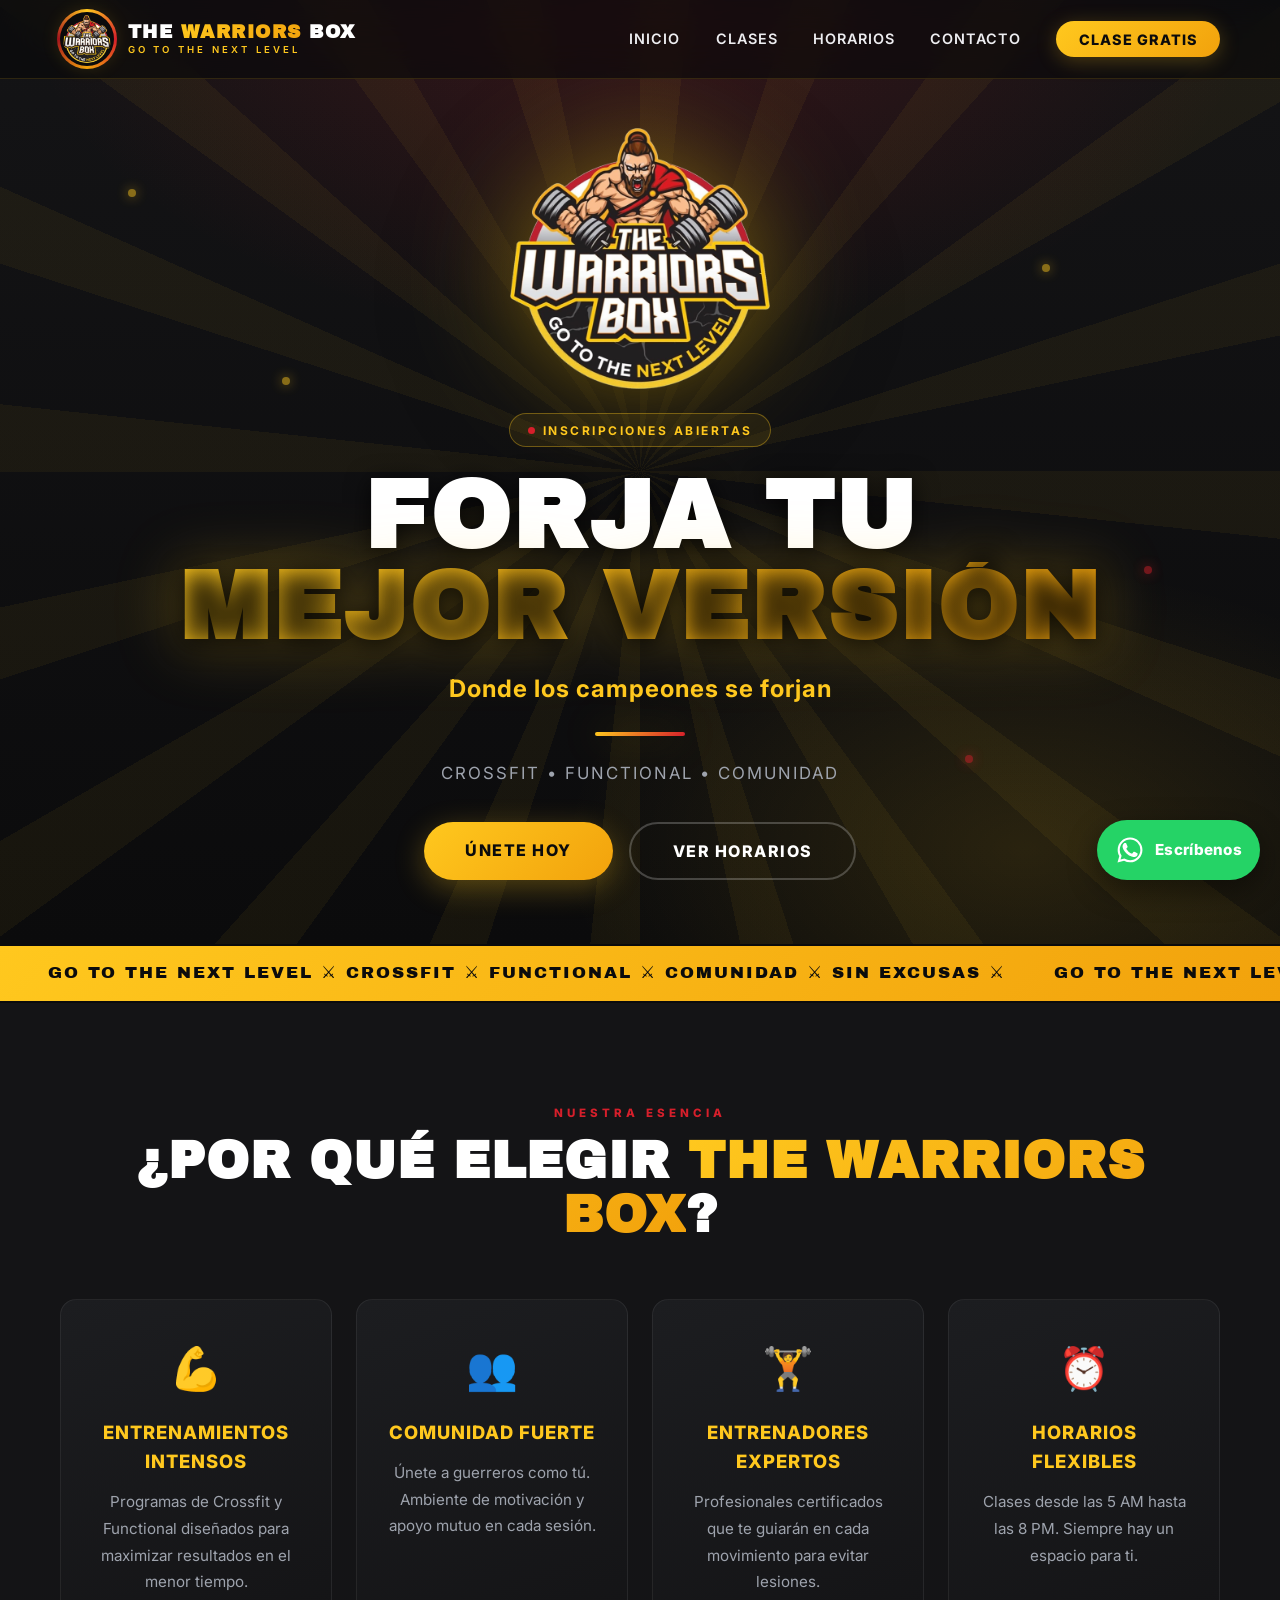
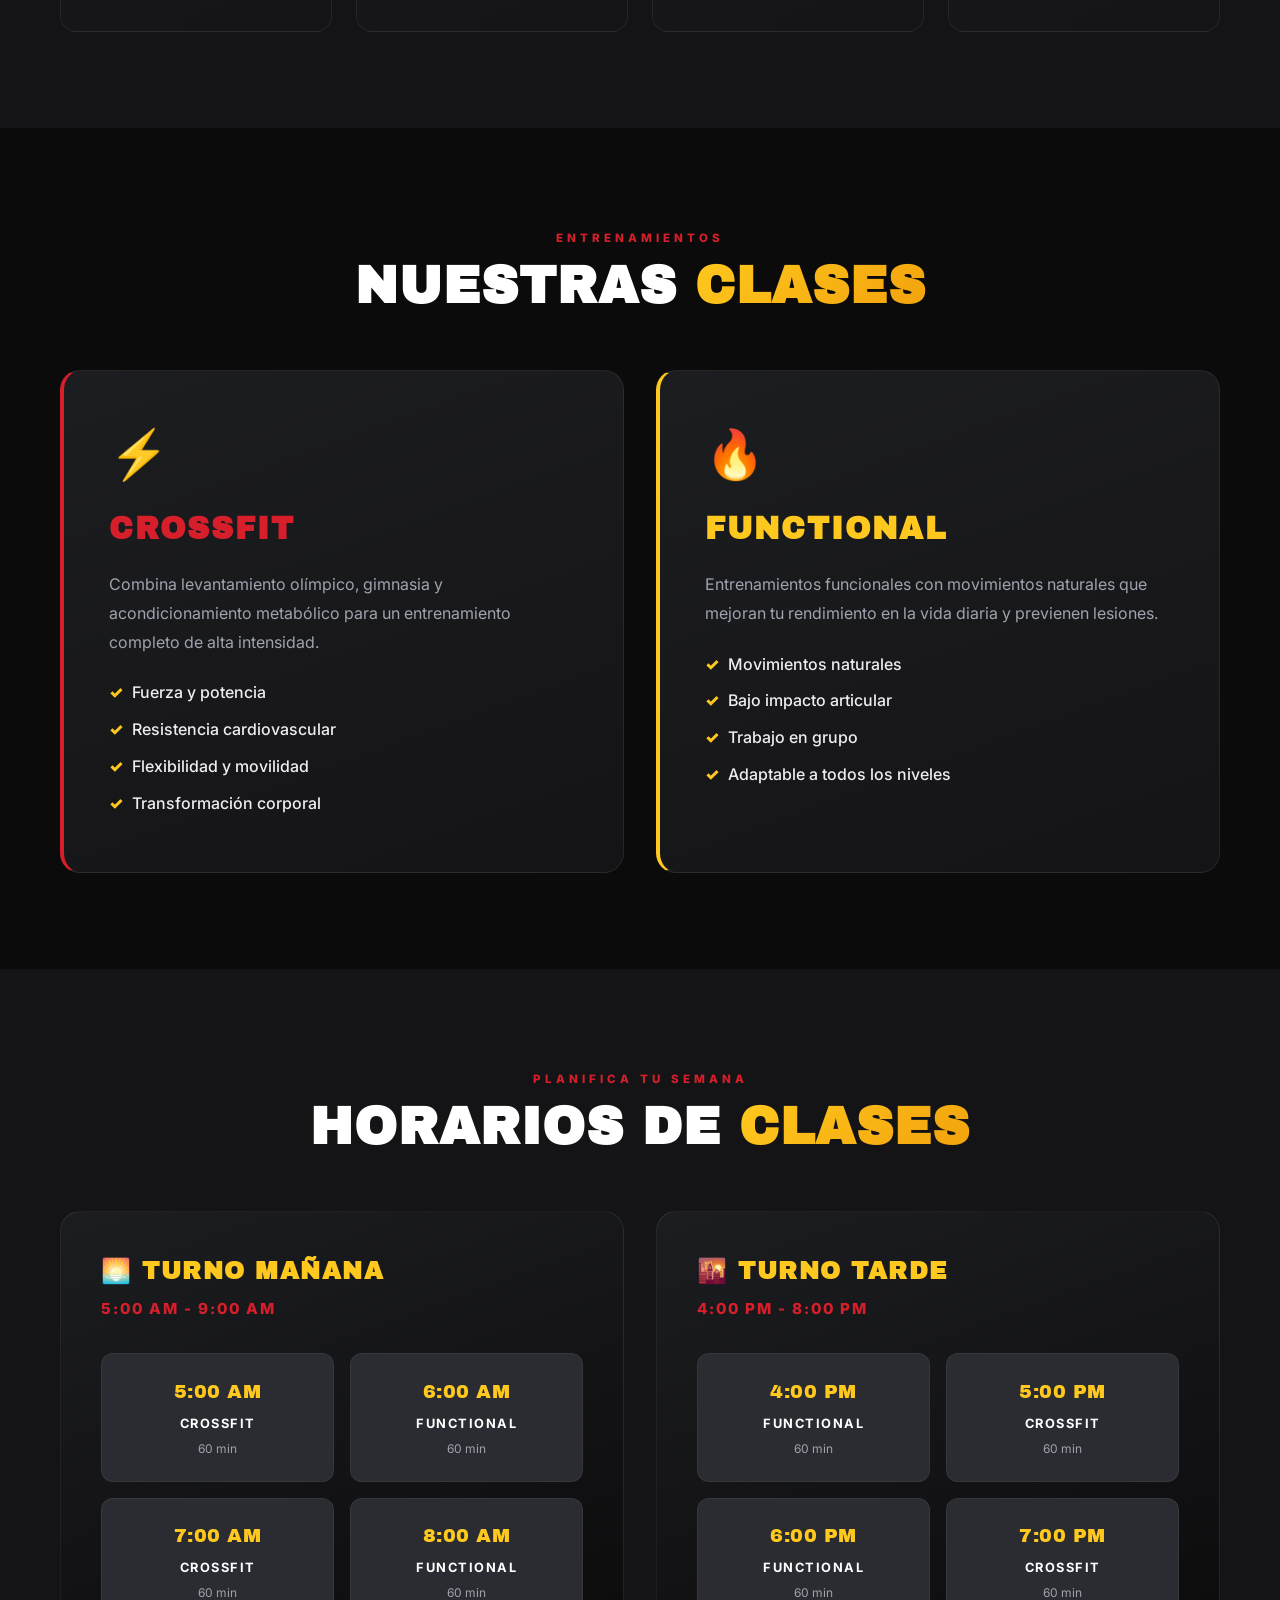
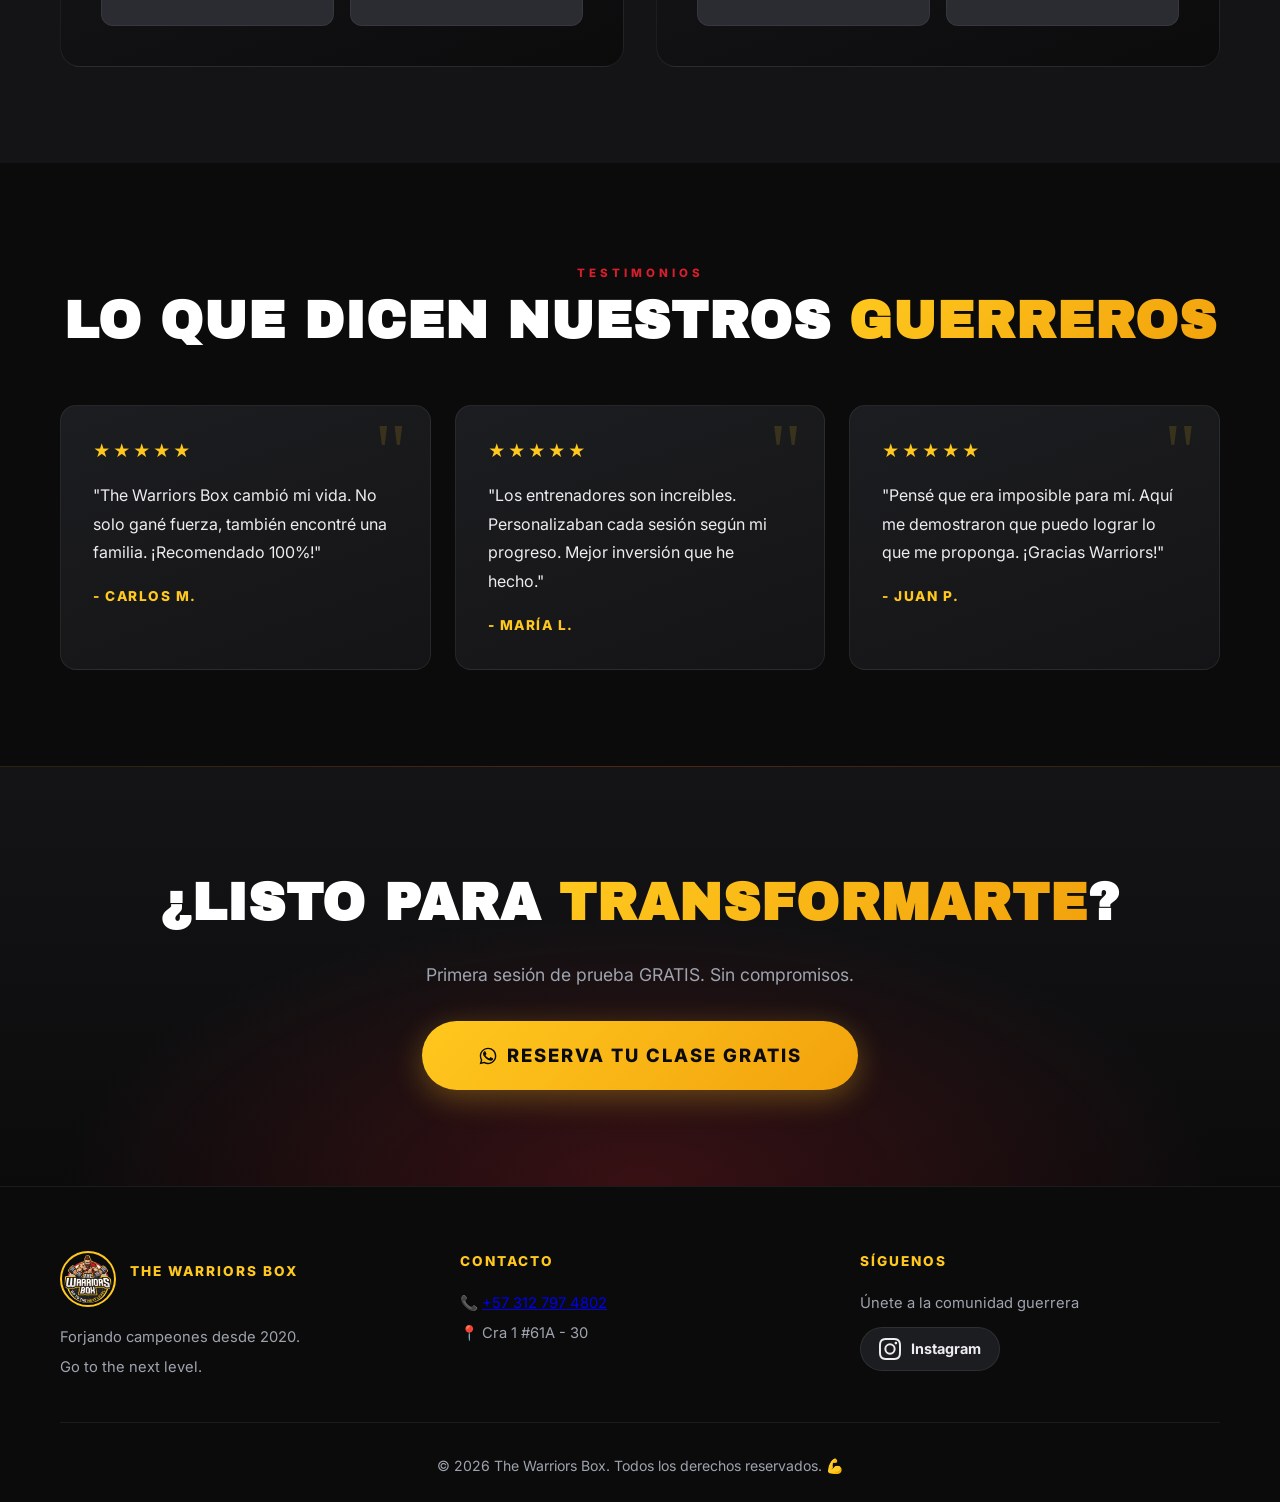
==== commit 3e0b656e: "Anade boton flotante de WhatsApp y simplifica el de Instagram - boton flotante fijo abajo a la derec" ====
--- a/index.html
+++ b/index.html
@@ -291,7 +291,7 @@
                                 <path d="M12 5.84A6.16 6.16 0 1 0 18.16 12 6.16 6.16 0 0 0 12 5.84zM12 16a4 4 0 1 1 4-4 4 4 0 0 1-4 4z"/>
                                 <circle cx="18.41" cy="5.59" r="1.44"/>
                             </svg>
-                            <span>@thewarriorsboxx</span>
+                            <span>Instagram</span>
                         </a>
                     </div>
                 </div>
@@ -301,6 +301,19 @@
             </div>
         </div>
     </footer>
+
+    <!-- BOTÓN FLOTANTE DE WHATSAPP -->
+    <a class="whatsapp-fab js-whatsapp"
+       href="https://wa.me/573127974802?text=%C2%A1Hola%21%20Quiero%20informaci%C3%B3n%20sobre%20The%20Warriors%20Box."
+       target="_blank"
+       rel="noopener noreferrer"
+       aria-label="Escríbenos por WhatsApp (se abre en una pestaña nueva)">
+        <svg viewBox="0 0 24 24" width="30" height="30" fill="currentColor" aria-hidden="true" focusable="false">
+            <path d="M17.47 14.38c-.3-.15-1.75-.86-2.02-.96-.27-.1-.47-.15-.67.15-.2.3-.77.96-.94 1.16-.17.2-.35.22-.64.07-.3-.15-1.25-.46-2.38-1.47-.88-.78-1.47-1.75-1.65-2.05-.17-.3-.02-.46.13-.6.13-.14.3-.35.45-.53.15-.17.2-.3.3-.5.1-.2.05-.37-.02-.52-.08-.15-.67-1.6-.92-2.2-.24-.58-.49-.5-.67-.51h-.57c-.2 0-.52.07-.79.37-.27.3-1.04 1.01-1.04 2.47s1.06 2.86 1.21 3.06c.15.2 2.1 3.2 5.08 4.49.71.3 1.26.49 1.69.63.71.22 1.36.19 1.87.12.57-.09 1.75-.72 2-1.41.25-.69.25-1.28.17-1.41-.07-.13-.27-.2-.57-.35z"/>
+            <path d="M12.04 2C6.58 2 2.13 6.45 2.13 11.91c0 1.75.46 3.45 1.32 4.95L2 22l5.25-1.38a9.87 9.87 0 0 0 4.79 1.22h.01c5.46 0 9.91-4.45 9.91-9.91 0-2.65-1.03-5.14-2.9-7.01A9.82 9.82 0 0 0 12.04 2zm0 18.13h-.01a8.2 8.2 0 0 1-4.18-1.15l-.3-.18-3.11.82.83-3.04-.2-.31a8.19 8.19 0 0 1-1.26-4.36c0-4.54 3.7-8.24 8.24-8.24 2.2 0 4.27.86 5.82 2.42a8.18 8.18 0 0 1 2.41 5.83c0 4.54-3.69 8.24-8.24 8.24z"/>
+        </svg>
+        <span class="whatsapp-fab-text">Escríbenos</span>
+    </a>
 
     <script src="script.js"></script>
 </body>
--- a/styles.css
+++ b/styles.css
@@ -1218,6 +1218,85 @@
     }
 }
 
+/* ============================================
+   BOTÓN FLOTANTE DE WHATSAPP
+   ============================================ */
+.whatsapp-fab {
+    position: fixed;
+    /* env(safe-area-inset-*) evita la barra de gestos en iPhone */
+    right: calc(1.25rem + env(safe-area-inset-right, 0px));
+    bottom: calc(1.25rem + env(safe-area-inset-bottom, 0px));
+    z-index: 1500;
+
+    display: inline-flex;
+    align-items: center;
+    gap: 0.65rem;
+    height: 60px;
+    padding: 0 18px;
+    border-radius: 999px;
+
+    background: #25d366;  /* verde oficial de WhatsApp */
+    color: #fff;
+    text-decoration: none;
+    font-weight: 800;
+    font-size: 0.95rem;
+    letter-spacing: 0.3px;
+    white-space: nowrap;
+
+    box-shadow: 0 10px 30px rgba(0, 0, 0, 0.45),
+                0 0 0 rgba(37, 211, 102, 0.6);
+    transition: transform 0.3s cubic-bezier(0.22, 1, 0.36, 1),
+                box-shadow 0.3s ease,
+                background 0.3s ease;
+    animation: fabPulse 2.8s ease-out infinite;
+}
+
+.whatsapp-fab:hover,
+.whatsapp-fab:focus-visible {
+    background: #1eb455;
+    transform: translateY(-4px) scale(1.04);
+    box-shadow: 0 16px 40px rgba(0, 0, 0, 0.55);
+    animation-play-state: paused;
+}
+
+.whatsapp-fab:focus-visible {
+    outline: 3px solid var(--gold);
+    outline-offset: 4px;
+}
+
+.whatsapp-fab:active {
+    transform: translateY(-1px) scale(0.98);
+}
+
+.whatsapp-fab svg {
+    flex-shrink: 0;
+}
+
+/* Halo que late para llamar la atención sin ser molesto */
+@keyframes fabPulse {
+    0%   { box-shadow: 0 10px 30px rgba(0, 0, 0, 0.45), 0 0 0 0 rgba(37, 211, 102, 0.55); }
+    70%  { box-shadow: 0 10px 30px rgba(0, 0, 0, 0.45), 0 0 0 18px rgba(37, 211, 102, 0); }
+    100% { box-shadow: 0 10px 30px rgba(0, 0, 0, 0.45), 0 0 0 0 rgba(37, 211, 102, 0); }
+}
+
+/* En móvil solo el icono: ocupa menos y no tapa contenido */
+@media (max-width: 600px) {
+    .whatsapp-fab {
+        width: 58px;
+        height: 58px;
+        padding: 0;
+        justify-content: center;
+        right: calc(1rem + env(safe-area-inset-right, 0px));
+        bottom: calc(1rem + env(safe-area-inset-bottom, 0px));
+    }
+
+    .whatsapp-fab-text {
+        /* Oculto en pantalla, pero sigue disponible para lectores
+           de pantalla mediante el aria-label del enlace */
+        display: none;
+    }
+}
+
 /* Respeta preferencias de movimiento reducido */
 @media (prefers-reduced-motion: reduce) {
     *,
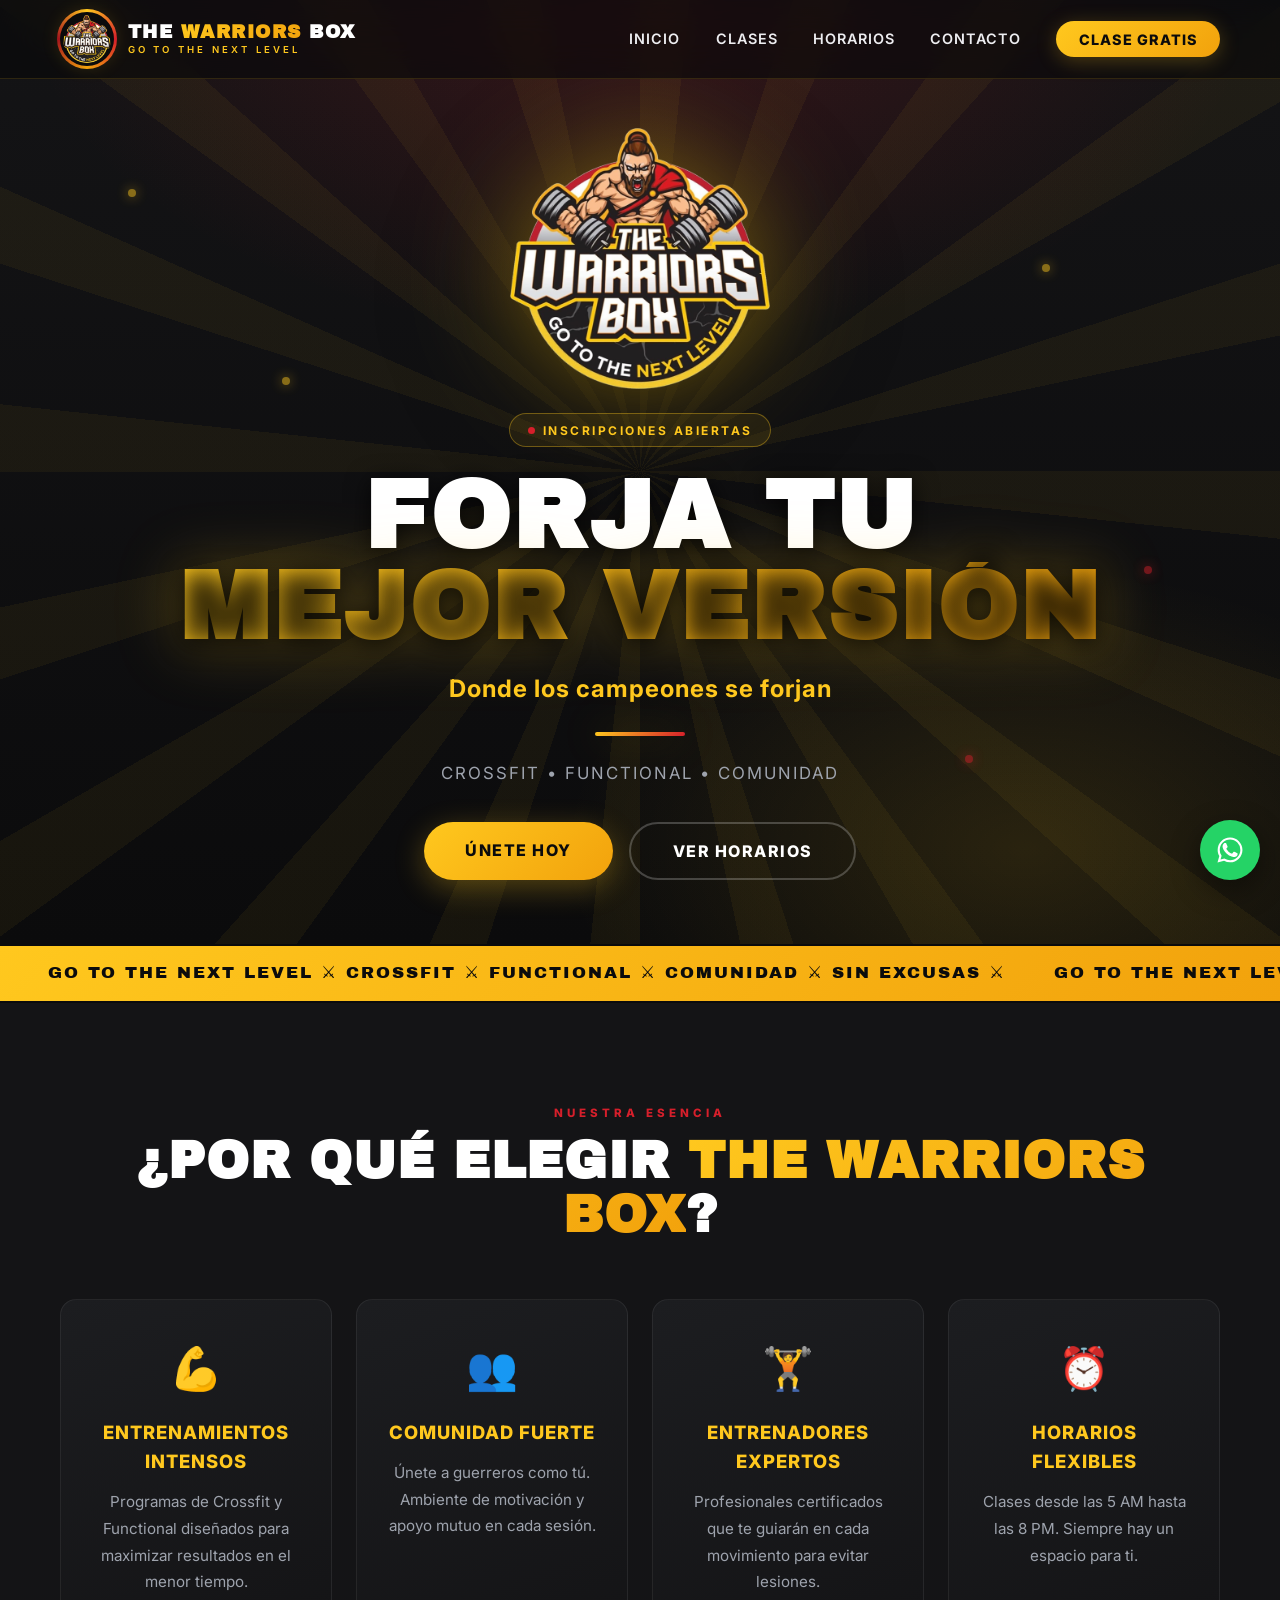
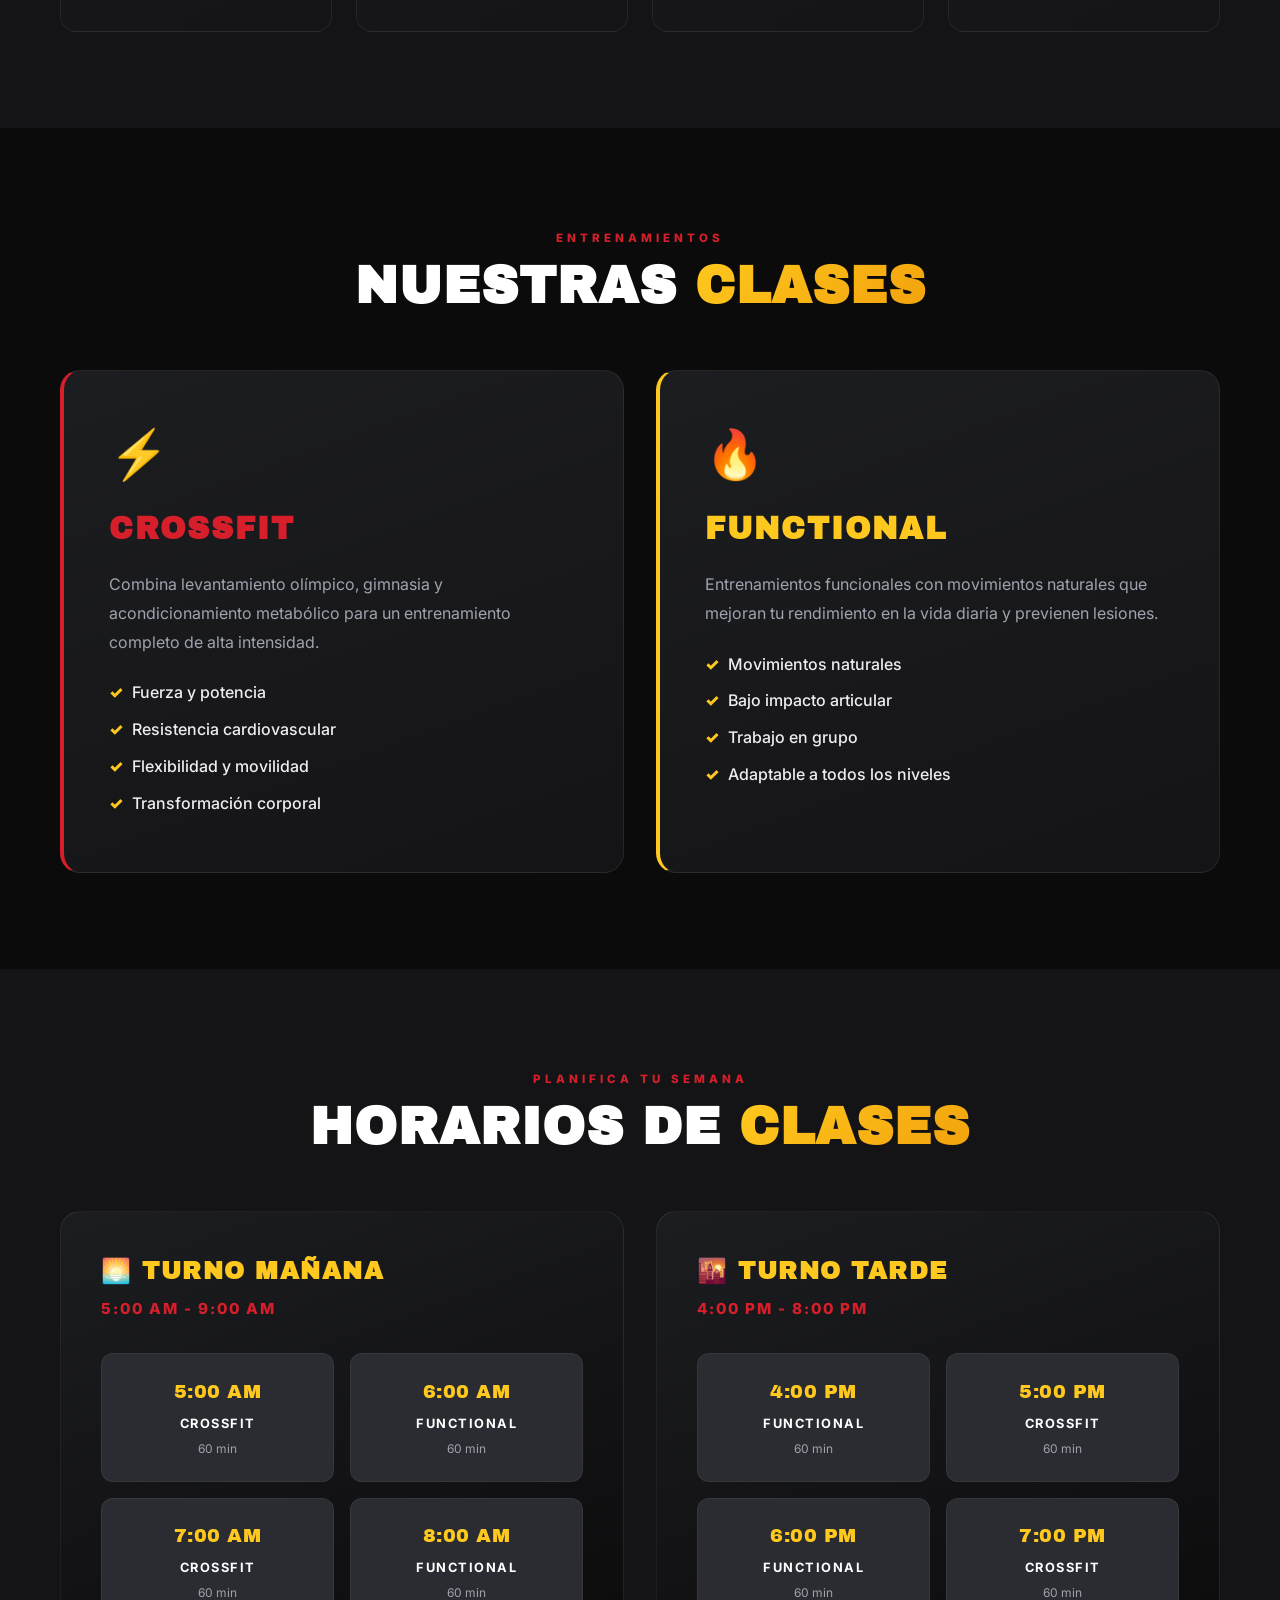
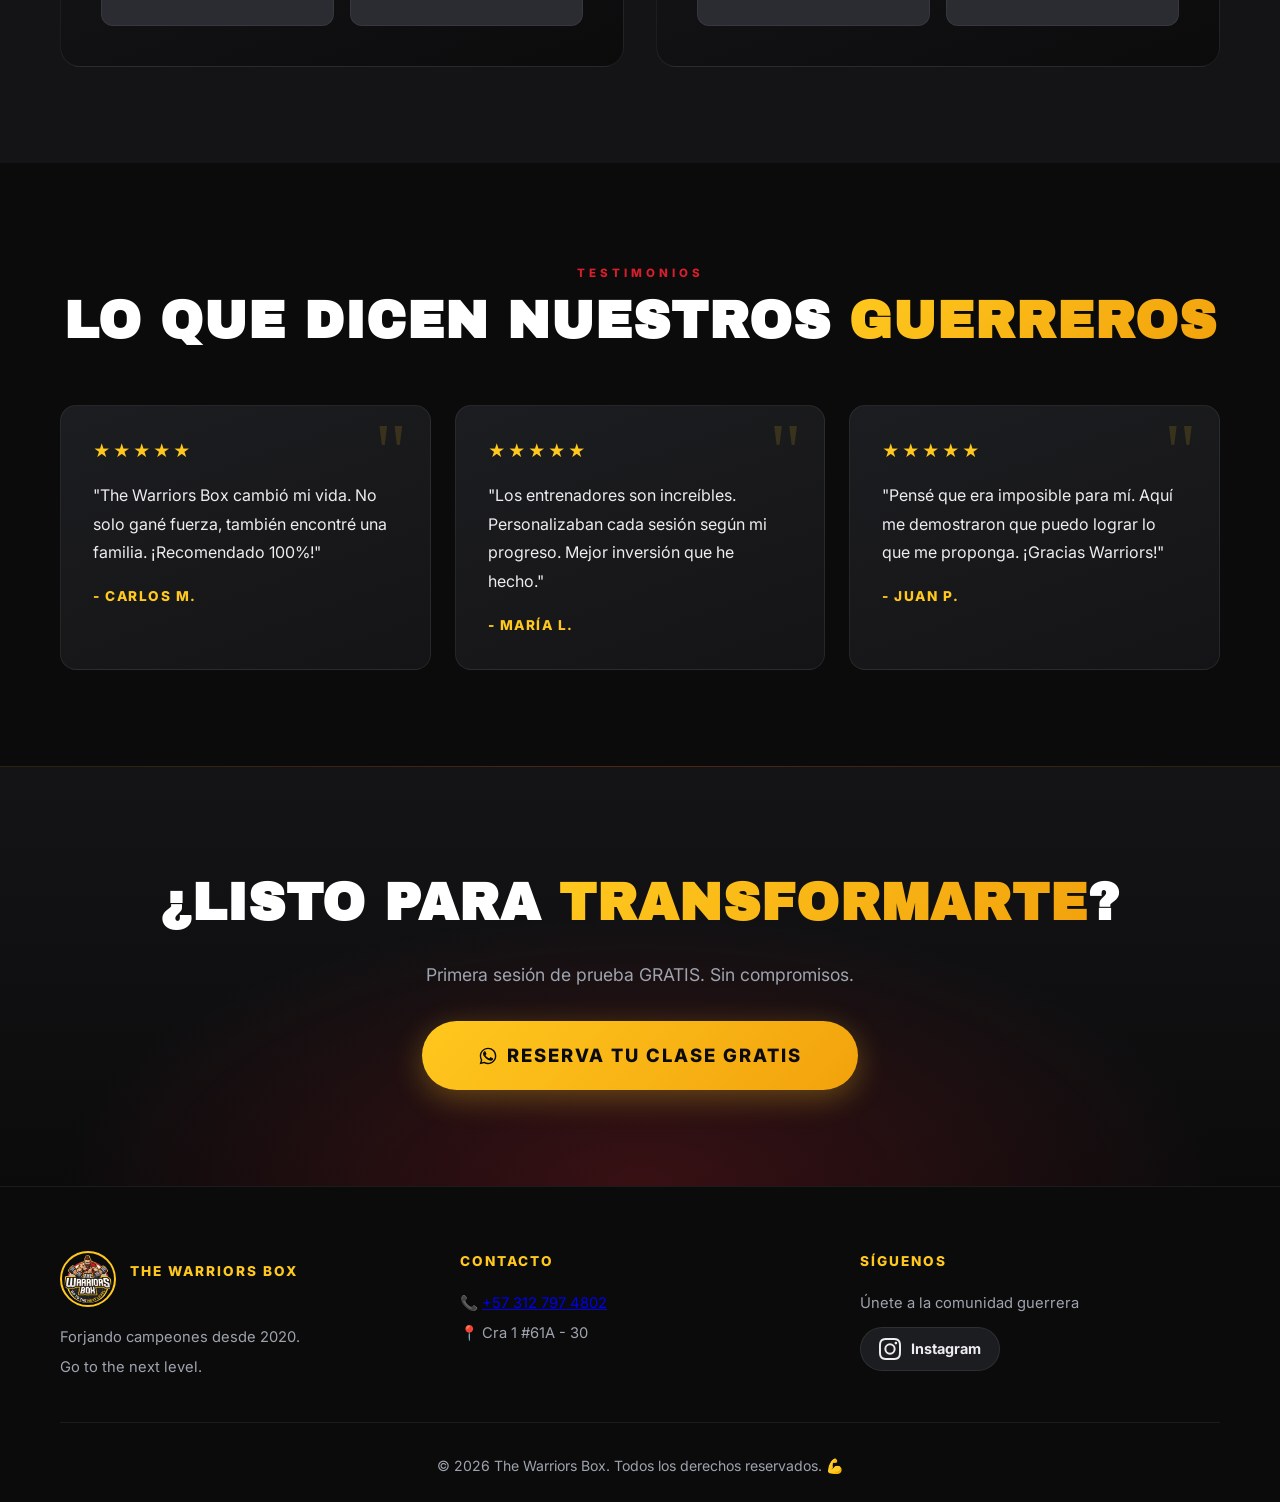
==== commit 2735e78f: "Deja el boton flotante de WhatsApp solo con el icono Circulo de 60px (56 en movil) sin texto. El ari" ====
--- a/index.html
+++ b/index.html
@@ -312,7 +312,6 @@
             <path d="M17.47 14.38c-.3-.15-1.75-.86-2.02-.96-.27-.1-.47-.15-.67.15-.2.3-.77.96-.94 1.16-.17.2-.35.22-.64.07-.3-.15-1.25-.46-2.38-1.47-.88-.78-1.47-1.75-1.65-2.05-.17-.3-.02-.46.13-.6.13-.14.3-.35.45-.53.15-.17.2-.3.3-.5.1-.2.05-.37-.02-.52-.08-.15-.67-1.6-.92-2.2-.24-.58-.49-.5-.67-.51h-.57c-.2 0-.52.07-.79.37-.27.3-1.04 1.01-1.04 2.47s1.06 2.86 1.21 3.06c.15.2 2.1 3.2 5.08 4.49.71.3 1.26.49 1.69.63.71.22 1.36.19 1.87.12.57-.09 1.75-.72 2-1.41.25-.69.25-1.28.17-1.41-.07-.13-.27-.2-.57-.35z"/>
             <path d="M12.04 2C6.58 2 2.13 6.45 2.13 11.91c0 1.75.46 3.45 1.32 4.95L2 22l5.25-1.38a9.87 9.87 0 0 0 4.79 1.22h.01c5.46 0 9.91-4.45 9.91-9.91 0-2.65-1.03-5.14-2.9-7.01A9.82 9.82 0 0 0 12.04 2zm0 18.13h-.01a8.2 8.2 0 0 1-4.18-1.15l-.3-.18-3.11.82.83-3.04-.2-.31a8.19 8.19 0 0 1-1.26-4.36c0-4.54 3.7-8.24 8.24-8.24 2.2 0 4.27.86 5.82 2.42a8.18 8.18 0 0 1 2.41 5.83c0 4.54-3.69 8.24-8.24 8.24z"/>
         </svg>
-        <span class="whatsapp-fab-text">Escríbenos</span>
     </a>
 
     <script src="script.js"></script>
--- a/styles.css
+++ b/styles.css
@@ -1230,18 +1230,14 @@
 
     display: inline-flex;
     align-items: center;
-    gap: 0.65rem;
+    justify-content: center;
+    width: 60px;
     height: 60px;
-    padding: 0 18px;
-    border-radius: 999px;
+    border-radius: 50%;
 
     background: #25d366;  /* verde oficial de WhatsApp */
     color: #fff;
     text-decoration: none;
-    font-weight: 800;
-    font-size: 0.95rem;
-    letter-spacing: 0.3px;
-    white-space: nowrap;
 
     box-shadow: 0 10px 30px rgba(0, 0, 0, 0.45),
                 0 0 0 rgba(37, 211, 102, 0.6);
@@ -1279,21 +1275,13 @@
     100% { box-shadow: 0 10px 30px rgba(0, 0, 0, 0.45), 0 0 0 0 rgba(37, 211, 102, 0); }
 }
 
-/* En móvil solo el icono: ocupa menos y no tapa contenido */
+/* Algo más pequeño y pegado al borde en móvil */
 @media (max-width: 600px) {
     .whatsapp-fab {
-        width: 58px;
-        height: 58px;
-        padding: 0;
-        justify-content: center;
+        width: 56px;
+        height: 56px;
         right: calc(1rem + env(safe-area-inset-right, 0px));
         bottom: calc(1rem + env(safe-area-inset-bottom, 0px));
-    }
-
-    .whatsapp-fab-text {
-        /* Oculto en pantalla, pero sigue disponible para lectores
-           de pantalla mediante el aria-label del enlace */
-        display: none;
     }
 }
 
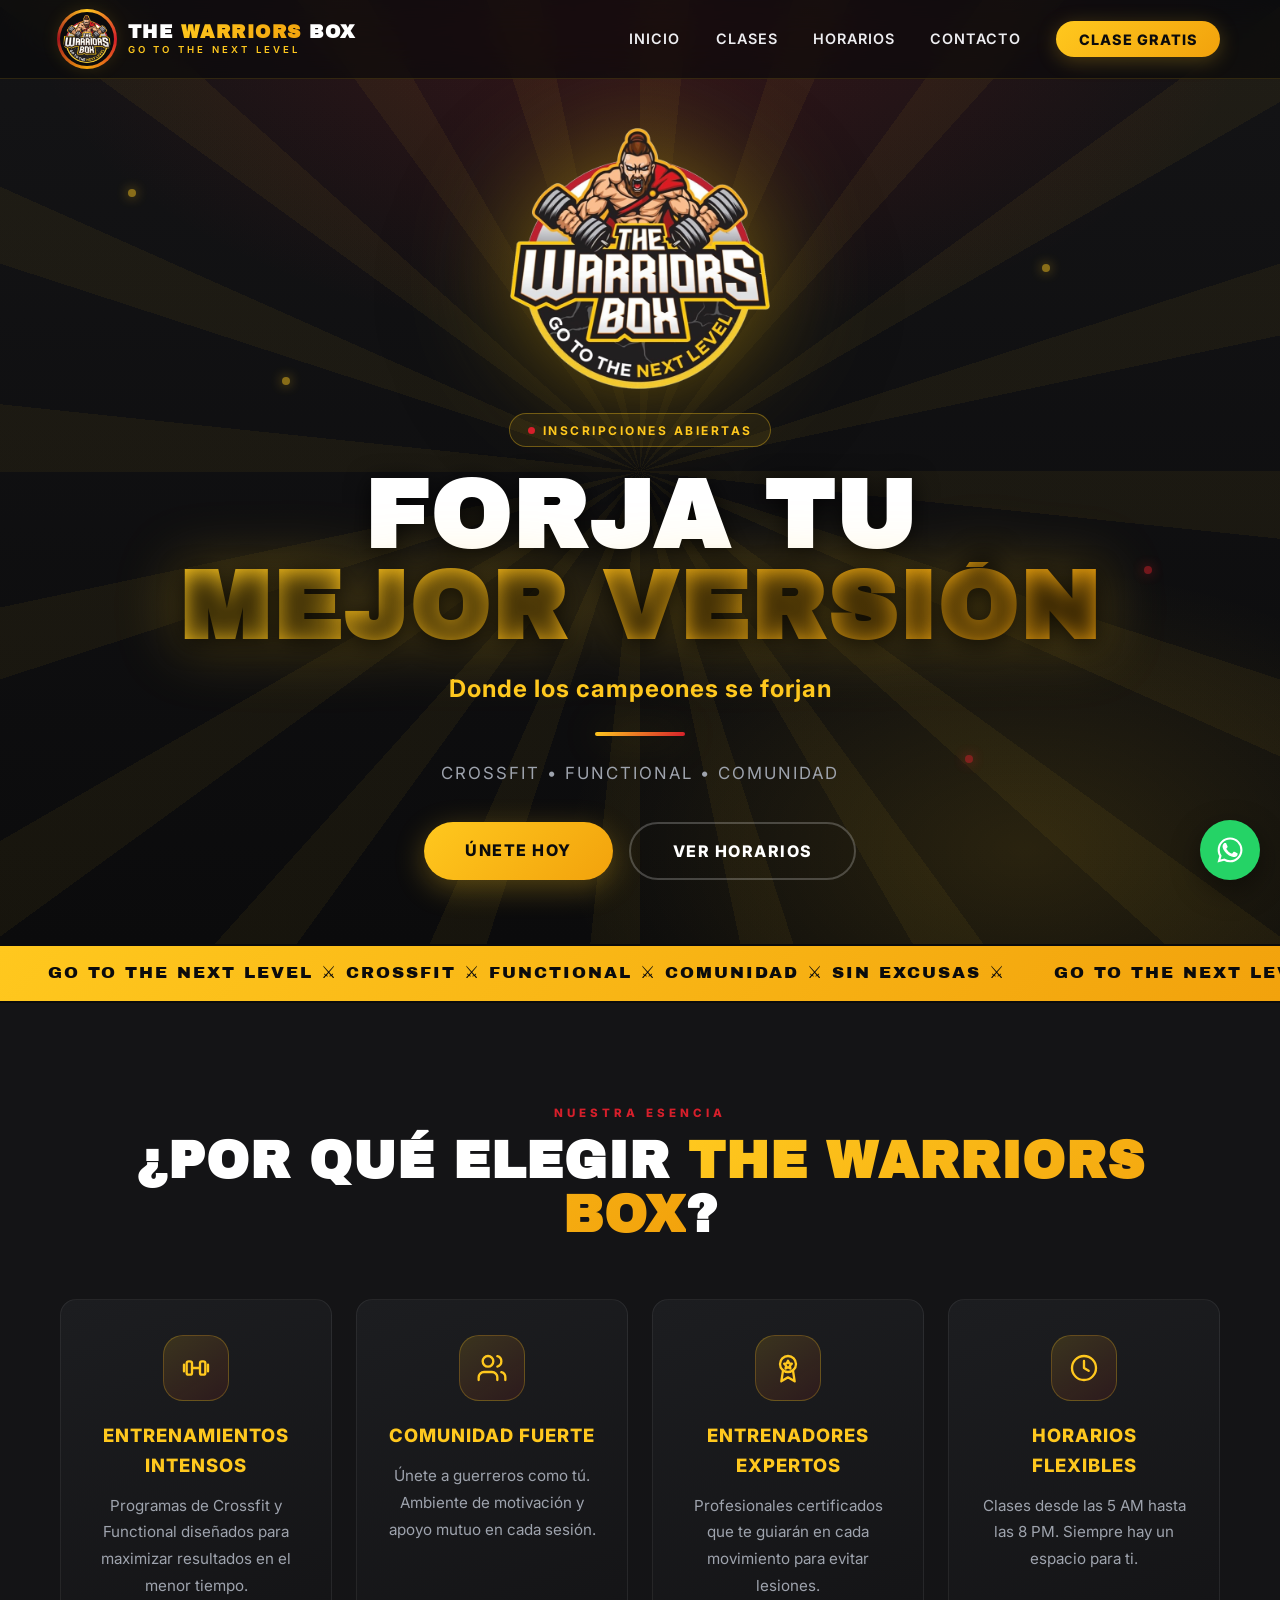
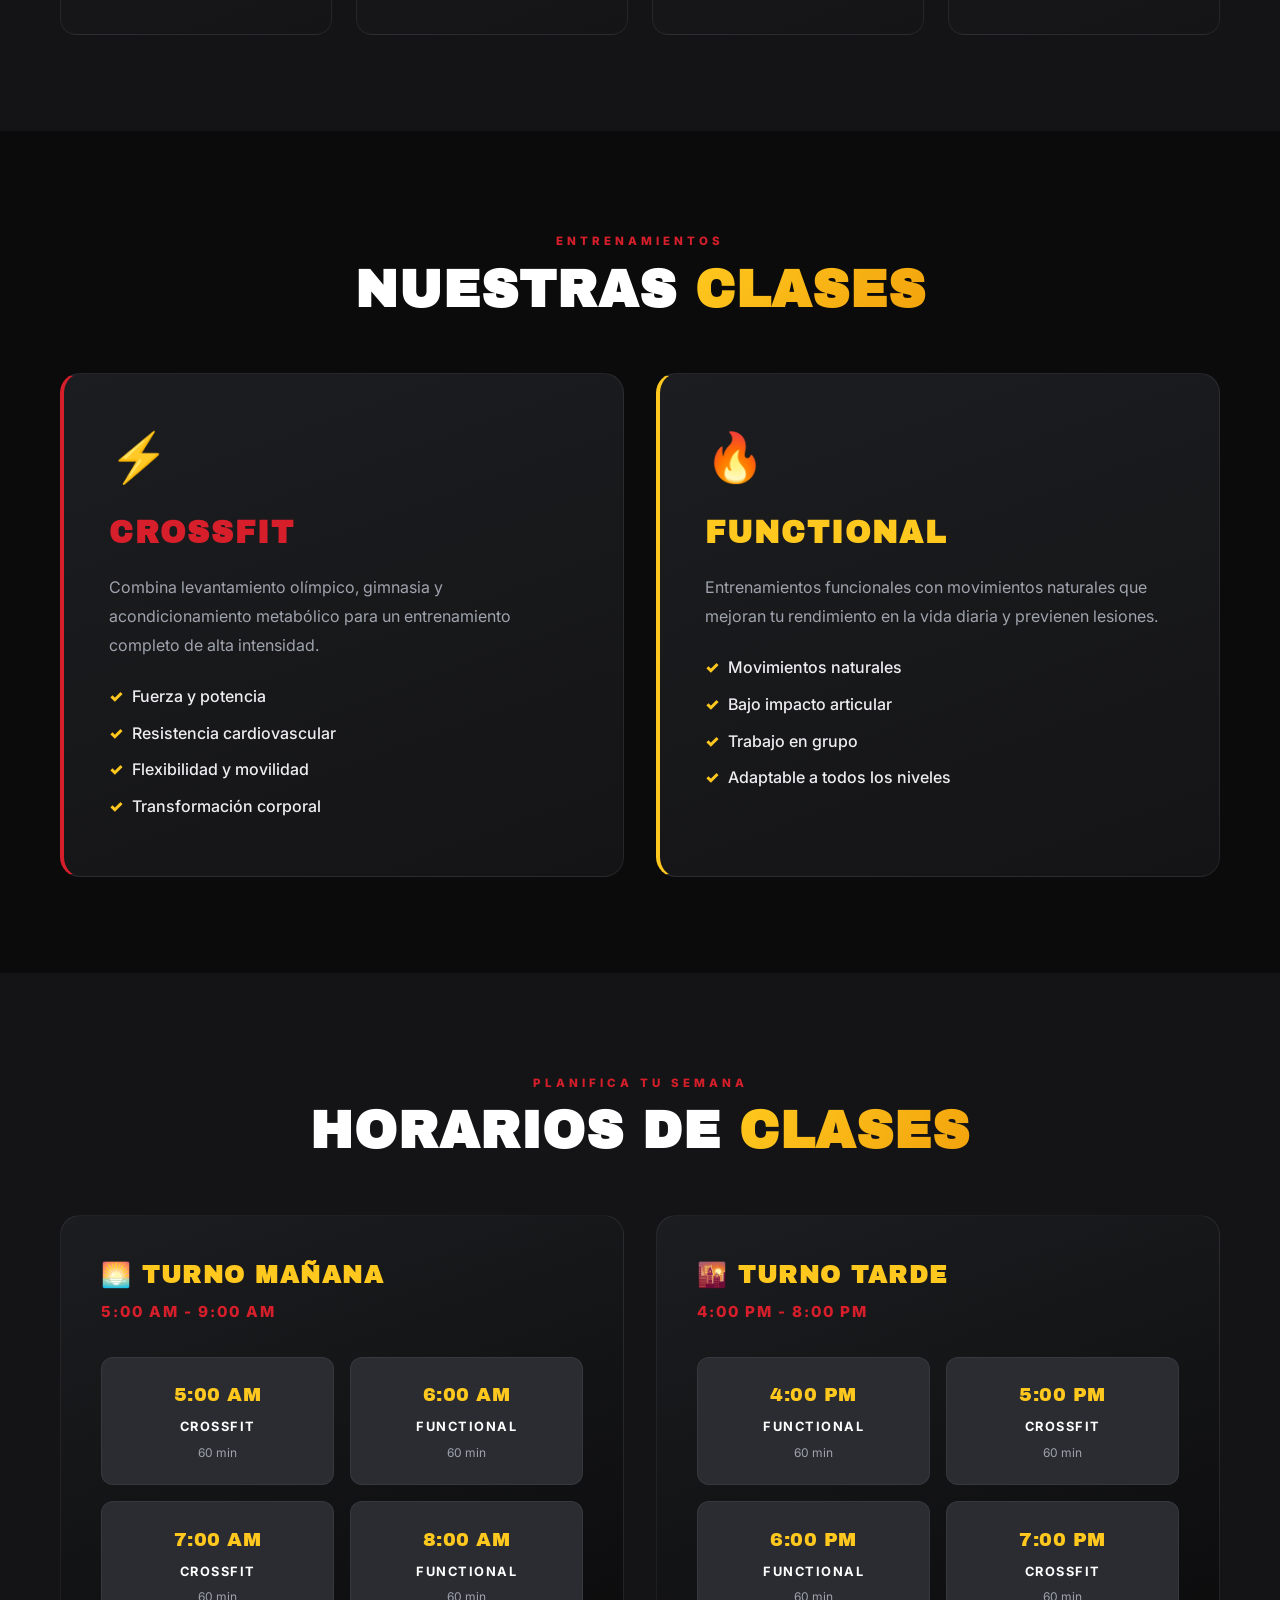
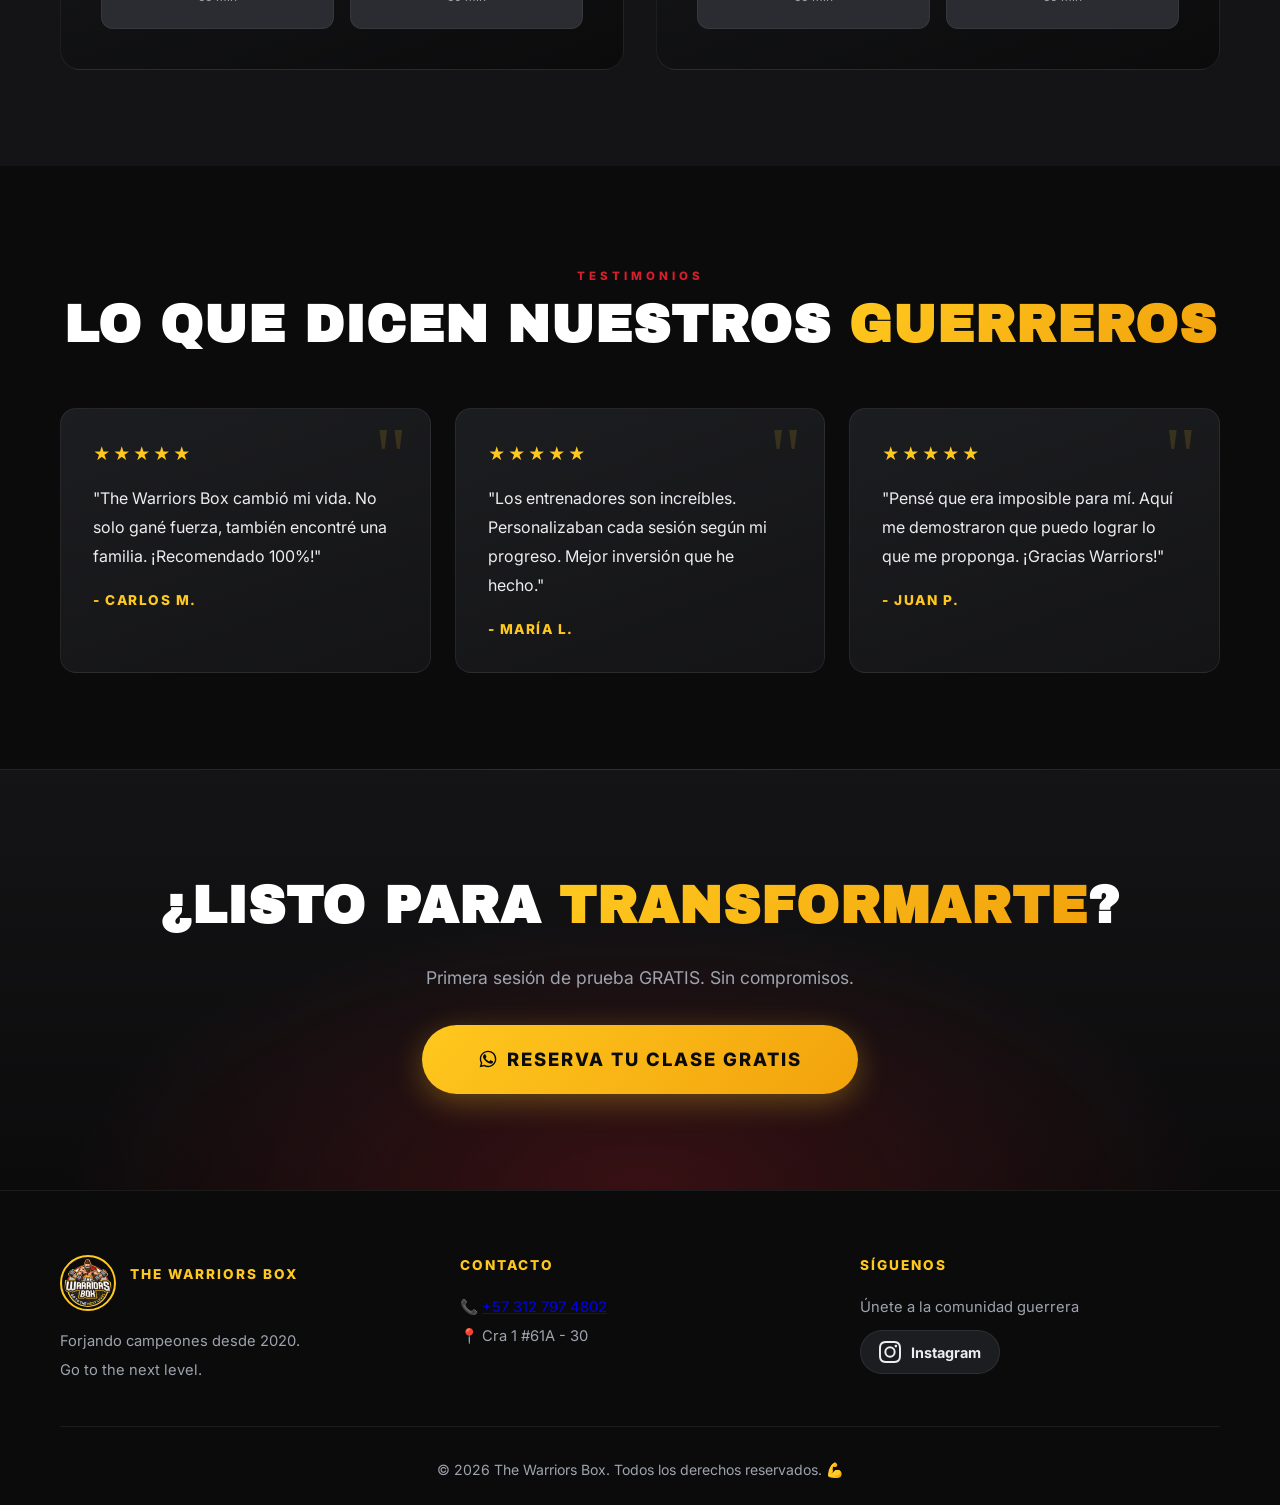
==== commit a5674c9d: "Sustituye los emojis de la seccion "about" por iconos SVG Los emojis los renderiza cada sistema oper" ====
--- a/index.html
+++ b/index.html
@@ -95,22 +95,48 @@
             </div>
             <div class="about-grid">
                 <div class="about-card">
-                    <div class="about-icon">💪</div>
+                    <!-- Los iconos son decorativos: el <h3> ya dice de qué va cada tarjeta -->
+                    <div class="about-icon" aria-hidden="true">
+                        <svg viewBox="0 0 24 24" fill="none" stroke="currentColor" stroke-width="1.75" stroke-linecap="round" stroke-linejoin="round">
+                            <path d="M9 12h6"/>
+                            <rect x="5" y="7" width="4" height="10" rx="1.5"/>
+                            <rect x="15" y="7" width="4" height="10" rx="1.5"/>
+                            <path d="M3 9.5v5M21 9.5v5"/>
+                        </svg>
+                    </div>
                     <h3>Entrenamientos Intensos</h3>
                     <p>Programas de Crossfit y Functional diseñados para maximizar resultados en el menor tiempo.</p>
                 </div>
                 <div class="about-card">
-                    <div class="about-icon">👥</div>
+                    <div class="about-icon" aria-hidden="true">
+                        <svg viewBox="0 0 24 24" fill="none" stroke="currentColor" stroke-width="1.75" stroke-linecap="round" stroke-linejoin="round">
+                            <path d="M16 21v-2a4 4 0 0 0-4-4H6a4 4 0 0 0-4 4v2"/>
+                            <circle cx="9" cy="7" r="4"/>
+                            <path d="M22 21v-2a4 4 0 0 0-3-3.87"/>
+                            <path d="M16 3.13a4 4 0 0 1 0 7.75"/>
+                        </svg>
+                    </div>
                     <h3>Comunidad Fuerte</h3>
                     <p>Únete a guerreros como tú. Ambiente de motivación y apoyo mutuo en cada sesión.</p>
                 </div>
                 <div class="about-card">
-                    <div class="about-icon">🏋️</div>
+                    <div class="about-icon" aria-hidden="true">
+                        <svg viewBox="0 0 24 24" fill="none" stroke="currentColor" stroke-width="1.75" stroke-linecap="round" stroke-linejoin="round">
+                            <circle cx="12" cy="9" r="6"/>
+                            <path d="M12 6.6l.9 1.9 2 .3-1.5 1.5.4 2.1-1.8-1-1.8 1 .4-2.1L9.1 8.8l2-.3z"/>
+                            <path d="M8.2 14.3L7 22l5-3 5 3-1.2-7.7"/>
+                        </svg>
+                    </div>
                     <h3>Entrenadores Expertos</h3>
                     <p>Profesionales certificados que te guiarán en cada movimiento para evitar lesiones.</p>
                 </div>
                 <div class="about-card">
-                    <div class="about-icon">⏰</div>
+                    <div class="about-icon" aria-hidden="true">
+                        <svg viewBox="0 0 24 24" fill="none" stroke="currentColor" stroke-width="1.75" stroke-linecap="round" stroke-linejoin="round">
+                            <circle cx="12" cy="12" r="9"/>
+                            <path d="M12 6.75V12l3.5 2.1"/>
+                        </svg>
+                    </div>
                     <h3>Horarios Flexibles</h3>
                     <p>Clases desde las 5 AM hasta las 8 PM. Siempre hay un espacio para ti.</p>
                 </div>
--- a/styles.css
+++ b/styles.css
@@ -666,11 +666,34 @@
     box-shadow: 0 18px 45px rgba(0, 0, 0, 0.55), 0 0 30px rgba(255, 200, 30, 0.08);
 }
 
+/* Placa del icono: SVG en línea que hereda el dorado con currentColor,
+   así se ve igual en todos los sistemas (los emojis los dibujaba el SO). */
 .about-icon {
-    font-size: 2.6rem;
-    margin-bottom: 1rem;
-    display: inline-block;
-    animation: bounce 3s ease-in-out infinite;
+    width: 66px;
+    height: 66px;
+    margin: 0 auto 1.25rem;
+    display: grid;
+    place-items: center;
+    border-radius: 20px;
+    color: var(--gold);
+    background: linear-gradient(145deg, rgba(255, 200, 30, 0.14), rgba(214, 31, 43, 0.10));
+    border: 1px solid rgba(255, 200, 30, 0.25);
+    transition: var(--transition);
+}
+
+.about-icon svg {
+    width: 32px;
+    height: 32px;
+    display: block;
+}
+
+/* El icono reacciona al pasar por la tarjeta, en vez de botar en bucle */
+.about-card:hover .about-icon {
+    color: var(--black);
+    background: var(--grad-gold);
+    border-color: transparent;
+    transform: translateY(-3px) rotate(-5deg);
+    box-shadow: var(--glow-gold);
 }
 
 .about-card h3 {
@@ -1111,11 +1134,6 @@
 @keyframes float {
     0%, 100% { transform: translateY(0); }
     50%      { transform: translateY(-30px); }
-}
-
-@keyframes bounce {
-    0%, 100% { transform: translateY(0); }
-    50%      { transform: translateY(-12px); }
 }
 
 @keyframes spin {
@@ -1243,8 +1261,23 @@
                 0 0 0 rgba(37, 211, 102, 0.6);
     transition: transform 0.3s cubic-bezier(0.22, 1, 0.36, 1),
                 box-shadow 0.3s ease,
-                background 0.3s ease;
+                background 0.3s ease,
+                opacity 0.3s ease,
+                visibility 0s linear 0s;
     animation: fabPulse 2.8s ease-out infinite;
+}
+
+/* Oculto mientras la sección de reserva está a la vista.
+   visibility (no solo opacity) lo saca también del orden de tabulación. */
+.whatsapp-fab.oculto {
+    opacity: 0;
+    visibility: hidden;
+    transform: scale(0.75) translateY(10px);
+    pointer-events: none;
+    /* visibility espera a que termine el fundido antes de aplicarse */
+    transition: transform 0.3s cubic-bezier(0.22, 1, 0.36, 1),
+                opacity 0.3s ease,
+                visibility 0s linear 0.3s;
 }
 
 .whatsapp-fab:hover,
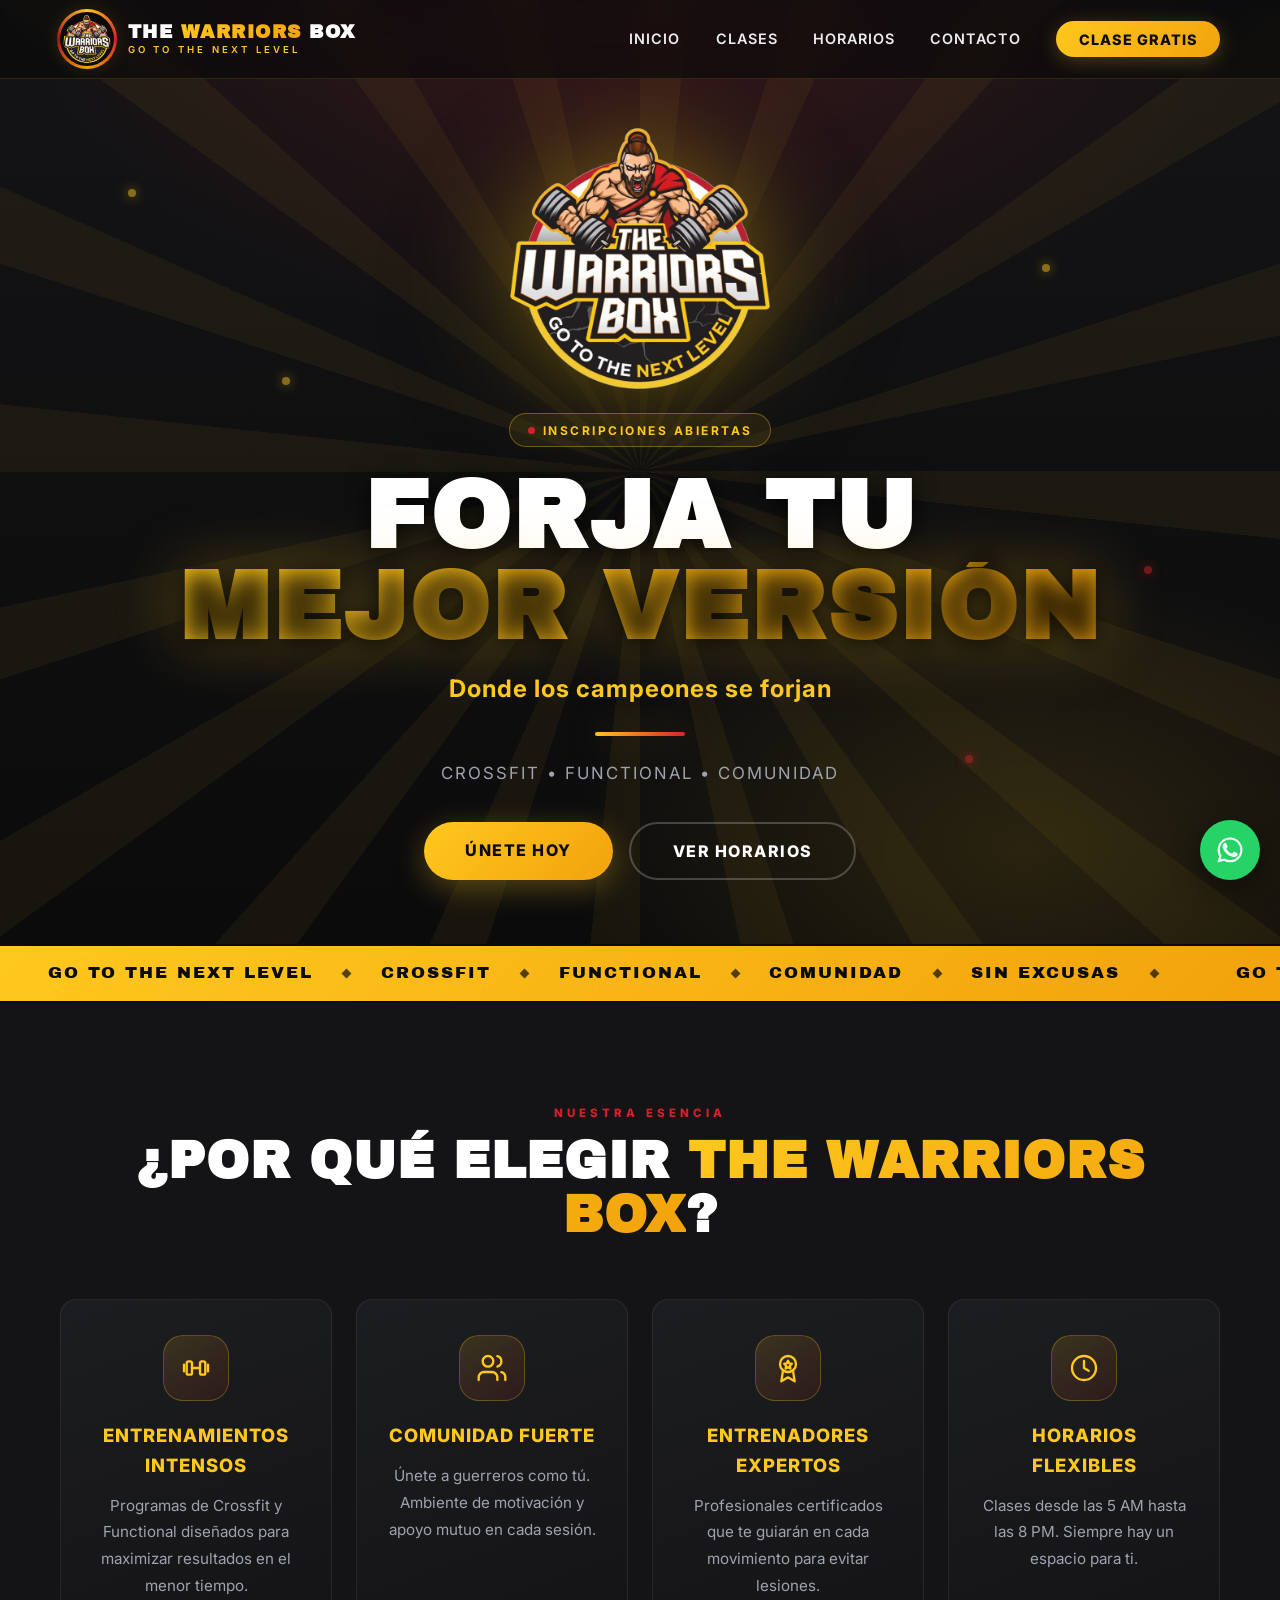
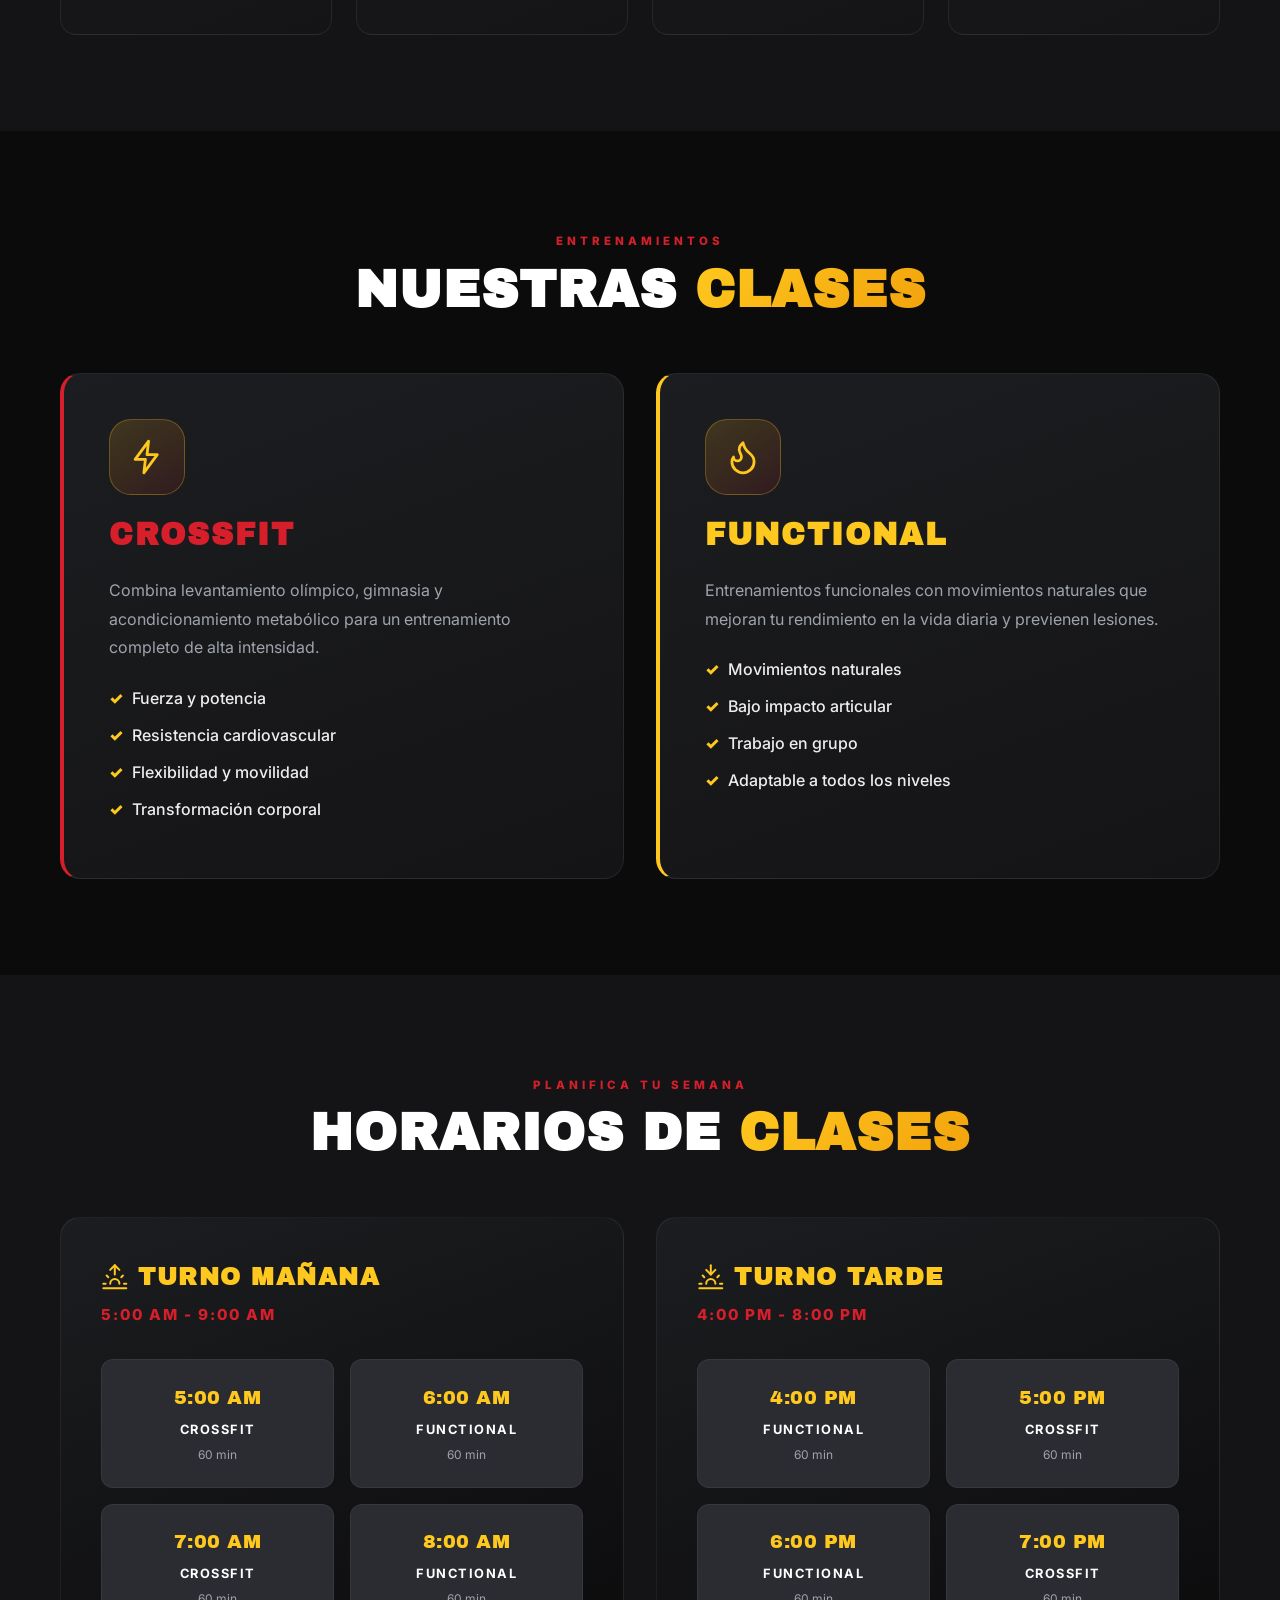
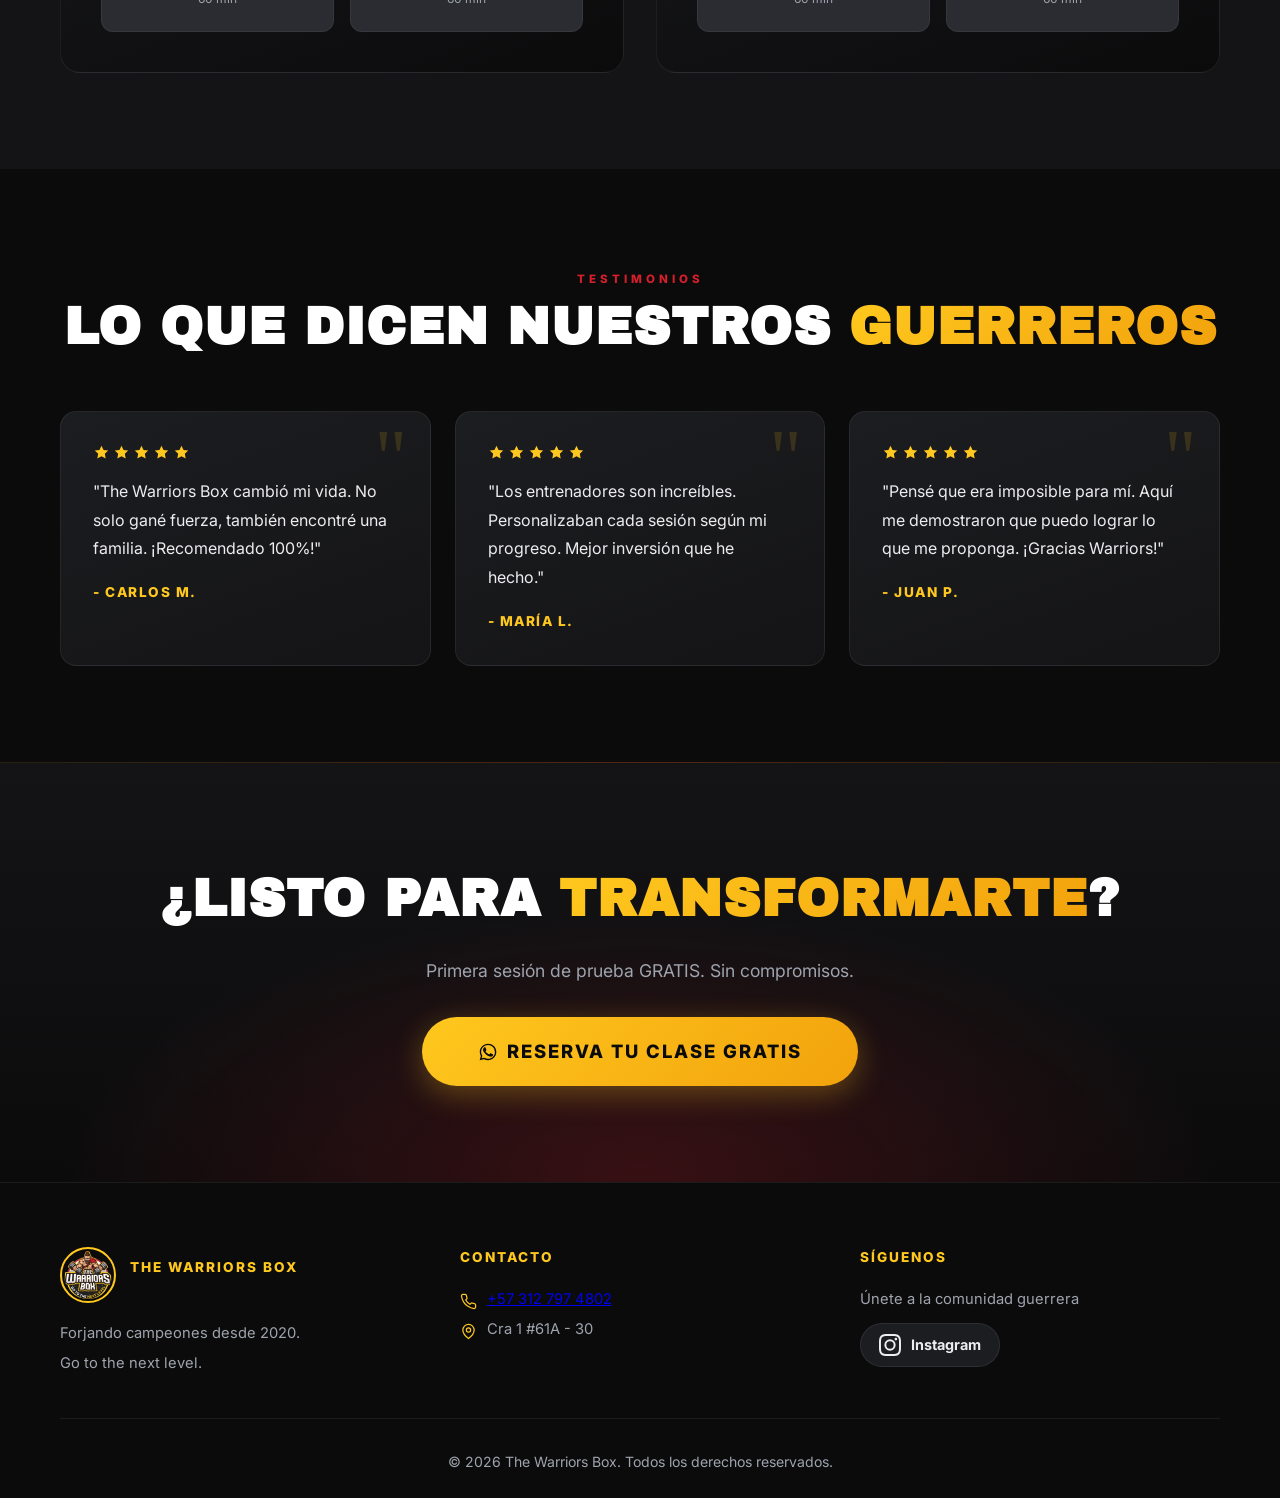
==== commit 9c1223f9: "Elimina todos los emojis y separa responsive.css Iconos: - clases (rayo, llama), turnos (amanecer, a" ====
--- a/index.html
+++ b/index.html
@@ -24,6 +24,9 @@
     <link rel="preconnect" href="https://fonts.gstatic.com" crossorigin>
     <link href="https://fonts.googleapis.com/css2?family=Archivo+Black&family=Inter:wght@400;500;600;700;800&display=swap" rel="stylesheet">
     <link rel="stylesheet" href="styles.css">
+    <!-- responsive.css debe ir DESPUÉS de styles.css: comparten
+         especificidad y gana la regla declarada en último lugar -->
+    <link rel="stylesheet" href="responsive.css">
 </head>
 <body>
     <!-- NAVBAR -->
@@ -81,8 +84,8 @@
     <!-- MARQUEE -->
     <div class="marquee" aria-hidden="true">
         <div class="marquee-track">
-            <span>Go to the next level ⚔ Crossfit ⚔ Functional ⚔ Comunidad ⚔ Sin excusas ⚔</span>
-            <span>Go to the next level ⚔ Crossfit ⚔ Functional ⚔ Comunidad ⚔ Sin excusas ⚔</span>
+            <span><i>Go to the next level</i><i>Crossfit</i><i>Functional</i><i>Comunidad</i><i>Sin excusas</i></span>
+            <span><i>Go to the next level</i><i>Crossfit</i><i>Functional</i><i>Comunidad</i><i>Sin excusas</i></span>
         </div>
     </div>
 
@@ -153,7 +156,11 @@
             </div>
             <div class="clases-grid">
                 <div class="clase-card crossfit">
-                    <div class="clase-icon">⚡</div>
+                    <div class="clase-icon" aria-hidden="true">
+                        <svg viewBox="0 0 24 24" fill="none" stroke="currentColor" stroke-width="1.75" stroke-linecap="round" stroke-linejoin="round">
+                            <path d="M13 2L4.5 13.5H11l-1 8.5 8.5-11.5H12z"/>
+                        </svg>
+                    </div>
                     <h3>CROSSFIT</h3>
                     <p>Combina levantamiento olímpico, gimnasia y acondicionamiento metabólico para un entrenamiento completo de alta intensidad.</p>
                     <ul class="clase-benefits">
@@ -164,7 +171,11 @@
                     </ul>
                 </div>
                 <div class="clase-card functional">
-                    <div class="clase-icon">🔥</div>
+                    <div class="clase-icon" aria-hidden="true">
+                        <svg viewBox="0 0 24 24" fill="none" stroke="currentColor" stroke-width="1.75" stroke-linecap="round" stroke-linejoin="round">
+                            <path d="M8.5 14.5A2.5 2.5 0 0 0 11 12c0-1.38-.5-2-1-3-1.072-2.143-.224-4.054 2-6 .5 2.5 2 4.9 4 6.5 2 1.6 3 3.5 3 5.5a7 7 0 1 1-14 0c0-1.153.433-2.294 1-3a2.5 2.5 0 0 0 2.5 2.5z"/>
+                        </svg>
+                    </div>
                     <h3>FUNCTIONAL</h3>
                     <p>Entrenamientos funcionales con movimientos naturales que mejoran tu rendimiento en la vida diaria y previenen lesiones.</p>
                     <ul class="clase-benefits">
@@ -187,7 +198,19 @@
             </div>
             <div class="horarios-container">
                 <div class="turno-section">
-                    <h3 class="turno-title">🌅 TURNO MAÑANA</h3>
+                    <h3 class="turno-title">
+                        <svg class="turno-icon" viewBox="0 0 24 24" fill="none" stroke="currentColor" stroke-width="1.75" stroke-linecap="round" stroke-linejoin="round" aria-hidden="true">
+                            <path d="M12 2v8"/>
+                            <path d="m8 6 4-4 4 4"/>
+                            <path d="m4.93 10.93 1.41 1.41"/>
+                            <path d="m19.07 10.93-1.41 1.41"/>
+                            <path d="M2 18h2"/>
+                            <path d="M20 18h2"/>
+                            <path d="M16 18a4 4 0 0 0-8 0"/>
+                            <path d="M22 22H2"/>
+                        </svg>
+                        TURNO MAÑANA
+                    </h3>
                     <p class="turno-subtitle">5:00 AM - 9:00 AM</p>
                     <div class="horarios-grid">
                         <div class="horario-slot">
@@ -214,7 +237,19 @@
                 </div>
 
                 <div class="turno-section">
-                    <h3 class="turno-title">🌇 TURNO TARDE</h3>
+                    <h3 class="turno-title">
+                        <svg class="turno-icon" viewBox="0 0 24 24" fill="none" stroke="currentColor" stroke-width="1.75" stroke-linecap="round" stroke-linejoin="round" aria-hidden="true">
+                            <path d="M12 10V2"/>
+                            <path d="m16 6-4 4-4-4"/>
+                            <path d="m4.93 10.93 1.41 1.41"/>
+                            <path d="m19.07 10.93-1.41 1.41"/>
+                            <path d="M2 18h2"/>
+                            <path d="M20 18h2"/>
+                            <path d="M16 18a4 4 0 0 0-8 0"/>
+                            <path d="M22 22H2"/>
+                        </svg>
+                        TURNO TARDE
+                    </h3>
                     <p class="turno-subtitle">4:00 PM - 8:00 PM</p>
                     <div class="horarios-grid">
                         <div class="horario-slot">
@@ -252,17 +287,17 @@
             </div>
             <div class="testimonios-grid">
                 <div class="testimonio-card">
-                    <div class="stars">★★★★★</div>
+                    <div class="stars" role="img" aria-label="Valoración: 5 de 5 estrellas"><svg viewBox="0 0 24 24" fill="currentColor" aria-hidden="true"><path d="M12 2.5l2.9 5.9 6.6.9-4.8 4.6 1.2 6.5-5.9-3.1-5.9 3.1 1.2-6.5L2.5 9.3l6.6-.9z"/></svg><svg viewBox="0 0 24 24" fill="currentColor" aria-hidden="true"><path d="M12 2.5l2.9 5.9 6.6.9-4.8 4.6 1.2 6.5-5.9-3.1-5.9 3.1 1.2-6.5L2.5 9.3l6.6-.9z"/></svg><svg viewBox="0 0 24 24" fill="currentColor" aria-hidden="true"><path d="M12 2.5l2.9 5.9 6.6.9-4.8 4.6 1.2 6.5-5.9-3.1-5.9 3.1 1.2-6.5L2.5 9.3l6.6-.9z"/></svg><svg viewBox="0 0 24 24" fill="currentColor" aria-hidden="true"><path d="M12 2.5l2.9 5.9 6.6.9-4.8 4.6 1.2 6.5-5.9-3.1-5.9 3.1 1.2-6.5L2.5 9.3l6.6-.9z"/></svg><svg viewBox="0 0 24 24" fill="currentColor" aria-hidden="true"><path d="M12 2.5l2.9 5.9 6.6.9-4.8 4.6 1.2 6.5-5.9-3.1-5.9 3.1 1.2-6.5L2.5 9.3l6.6-.9z"/></svg></div>
                     <p class="testimonio-text">"The Warriors Box cambió mi vida. No solo gané fuerza, también encontré una familia. ¡Recomendado 100%!"</p>
                     <p class="testimonio-autor">- Carlos M.</p>
                 </div>
                 <div class="testimonio-card">
-                    <div class="stars">★★★★★</div>
+                    <div class="stars" role="img" aria-label="Valoración: 5 de 5 estrellas"><svg viewBox="0 0 24 24" fill="currentColor" aria-hidden="true"><path d="M12 2.5l2.9 5.9 6.6.9-4.8 4.6 1.2 6.5-5.9-3.1-5.9 3.1 1.2-6.5L2.5 9.3l6.6-.9z"/></svg><svg viewBox="0 0 24 24" fill="currentColor" aria-hidden="true"><path d="M12 2.5l2.9 5.9 6.6.9-4.8 4.6 1.2 6.5-5.9-3.1-5.9 3.1 1.2-6.5L2.5 9.3l6.6-.9z"/></svg><svg viewBox="0 0 24 24" fill="currentColor" aria-hidden="true"><path d="M12 2.5l2.9 5.9 6.6.9-4.8 4.6 1.2 6.5-5.9-3.1-5.9 3.1 1.2-6.5L2.5 9.3l6.6-.9z"/></svg><svg viewBox="0 0 24 24" fill="currentColor" aria-hidden="true"><path d="M12 2.5l2.9 5.9 6.6.9-4.8 4.6 1.2 6.5-5.9-3.1-5.9 3.1 1.2-6.5L2.5 9.3l6.6-.9z"/></svg><svg viewBox="0 0 24 24" fill="currentColor" aria-hidden="true"><path d="M12 2.5l2.9 5.9 6.6.9-4.8 4.6 1.2 6.5-5.9-3.1-5.9 3.1 1.2-6.5L2.5 9.3l6.6-.9z"/></svg></div>
                     <p class="testimonio-text">"Los entrenadores son increíbles. Personalizaban cada sesión según mi progreso. Mejor inversión que he hecho."</p>
                     <p class="testimonio-autor">- María L.</p>
                 </div>
                 <div class="testimonio-card">
-                    <div class="stars">★★★★★</div>
+                    <div class="stars" role="img" aria-label="Valoración: 5 de 5 estrellas"><svg viewBox="0 0 24 24" fill="currentColor" aria-hidden="true"><path d="M12 2.5l2.9 5.9 6.6.9-4.8 4.6 1.2 6.5-5.9-3.1-5.9 3.1 1.2-6.5L2.5 9.3l6.6-.9z"/></svg><svg viewBox="0 0 24 24" fill="currentColor" aria-hidden="true"><path d="M12 2.5l2.9 5.9 6.6.9-4.8 4.6 1.2 6.5-5.9-3.1-5.9 3.1 1.2-6.5L2.5 9.3l6.6-.9z"/></svg><svg viewBox="0 0 24 24" fill="currentColor" aria-hidden="true"><path d="M12 2.5l2.9 5.9 6.6.9-4.8 4.6 1.2 6.5-5.9-3.1-5.9 3.1 1.2-6.5L2.5 9.3l6.6-.9z"/></svg><svg viewBox="0 0 24 24" fill="currentColor" aria-hidden="true"><path d="M12 2.5l2.9 5.9 6.6.9-4.8 4.6 1.2 6.5-5.9-3.1-5.9 3.1 1.2-6.5L2.5 9.3l6.6-.9z"/></svg><svg viewBox="0 0 24 24" fill="currentColor" aria-hidden="true"><path d="M12 2.5l2.9 5.9 6.6.9-4.8 4.6 1.2 6.5-5.9-3.1-5.9 3.1 1.2-6.5L2.5 9.3l6.6-.9z"/></svg></div>
                     <p class="testimonio-text">"Pensé que era imposible para mí. Aquí me demostraron que puedo lograr lo que me proponga. ¡Gracias Warriors!"</p>
                     <p class="testimonio-autor">- Juan P.</p>
                 </div>
@@ -300,8 +335,19 @@
                 </div>
                 <div class="footer-section">
                     <h4>Contacto</h4>
-                    <p>📞 <a href="tel:+573127974802" class="footer-link">+57 312 797 4802</a></p>
-                    <p>📍 Cra 1 #61A - 30</p>
+                    <p class="footer-dato">
+                        <svg viewBox="0 0 24 24" fill="none" stroke="currentColor" stroke-width="1.75" stroke-linecap="round" stroke-linejoin="round" aria-hidden="true">
+                            <path d="M22 16.9v3a2 2 0 0 1-2.2 2 19.8 19.8 0 0 1-8.6-3.1 19.5 19.5 0 0 1-6-6A19.8 19.8 0 0 1 2.1 4.2 2 2 0 0 1 4.1 2h3a2 2 0 0 1 2 1.7c.1 1 .4 1.9.7 2.8a2 2 0 0 1-.5 2.1L8.1 9.9a16 16 0 0 0 6 6l1.3-1.3a2 2 0 0 1 2.1-.4c.9.3 1.8.6 2.8.7a2 2 0 0 1 1.7 2z"/>
+                        </svg>
+                        <a href="tel:+573127974802" class="footer-link">+57 312 797 4802</a>
+                    </p>
+                    <p class="footer-dato">
+                        <svg viewBox="0 0 24 24" fill="none" stroke="currentColor" stroke-width="1.75" stroke-linecap="round" stroke-linejoin="round" aria-hidden="true">
+                            <path d="M20 10c0 6-8 12-8 12s-8-6-8-12a8 8 0 0 1 16 0z"/>
+                            <circle cx="12" cy="10" r="3"/>
+                        </svg>
+                        Cra 1 #61A - 30
+                    </p>
                 </div>
                 <div class="footer-section">
                     <h4>Síguenos</h4>
@@ -323,7 +369,7 @@
                 </div>
             </div>
             <div class="footer-bottom">
-                <p>&copy; <span id="year">2026</span> The Warriors Box. Todos los derechos reservados. 💪</p>
+                <p>&copy; <span id="year">2026</span> The Warriors Box. Todos los derechos reservados.</p>
             </div>
         </div>
     </footer>
--- a/styles.css
+++ b/styles.css
@@ -577,7 +577,25 @@
 .marquee-track span {
     display: inline-flex;
     align-items: center;
-    gap: 3rem;
+    gap: 0;
+}
+
+/* Separador en forma de rombo dibujado con CSS: antes era el carácter ⚔,
+   que cada sistema operativo pintaba a su manera (a veces en color). */
+.marquee-track i {
+    font-style: normal;
+    display: inline-flex;
+    align-items: center;
+}
+
+.marquee-track i::after {
+    content: '';
+    width: 7px;
+    height: 7px;
+    margin: 0 1.9rem;
+    background: currentColor;
+    transform: rotate(45deg);
+    opacity: 0.7;
 }
 
 /* ============================================
@@ -774,8 +792,30 @@
 }
 
 .clase-icon {
-    font-size: 3rem;
-    margin-bottom: 0.8rem;
+    width: 76px;
+    height: 76px;
+    margin-bottom: 1rem;
+    display: grid;
+    place-items: center;
+    border-radius: 22px;
+    color: var(--gold);
+    background: linear-gradient(145deg, rgba(255, 200, 30, 0.16), rgba(214, 31, 43, 0.12));
+    border: 1px solid rgba(255, 200, 30, 0.28);
+    transition: var(--transition);
+}
+
+.clase-icon svg {
+    width: 38px;
+    height: 38px;
+    display: block;
+}
+
+.clase-card:hover .clase-icon {
+    color: var(--black);
+    background: var(--grad-gold);
+    border-color: transparent;
+    box-shadow: var(--glow-gold);
+    transform: translateY(-3px);
 }
 
 .clase-card h3 {
@@ -844,6 +884,15 @@
     margin-bottom: 0.4rem;
     letter-spacing: 1.5px;
     text-transform: uppercase;
+    display: flex;
+    align-items: center;
+    gap: 0.6rem;
+}
+
+.turno-icon {
+    width: 1.15em;
+    height: 1.15em;
+    flex-shrink: 0;
 }
 
 .turno-subtitle {
@@ -950,9 +999,15 @@
 
 .stars {
     color: var(--gold);
-    font-size: 1.05rem;
-    letter-spacing: 3px;
     margin-bottom: 1rem;
+    display: flex;
+    gap: 3px;
+}
+
+.stars svg {
+    width: 17px;
+    height: 17px;
+    display: block;
 }
 
 .testimonio-text {
@@ -1053,6 +1108,22 @@
     font-size: 0.92rem;
 }
 
+/* Línea de contacto: icono + dato, alineados arriba por si el texto
+   ocupa dos renglones en pantallas estrechas */
+.footer-dato {
+    display: flex;
+    align-items: flex-start;
+    gap: 0.6rem;
+}
+
+.footer-dato svg {
+    width: 17px;
+    height: 17px;
+    flex-shrink: 0;
+    color: var(--gold);
+    margin-top: 0.55em;
+}
+
 .footer-socials {
     display: flex;
     gap: 0.7rem;
@@ -1156,85 +1227,8 @@
     to   { transform: translateX(-50%); }
 }
 
-/* ============================================
-   RESPONSIVE
-   ============================================ */
-@media (max-width: 900px) {
-    .nav-menu {
-        position: fixed;
-        top: 76px;
-        left: 0;
-        width: 100%;
-        flex-direction: column;
-        gap: 1.6rem;
-        padding: 2.5rem 0;
-        background: rgba(11, 11, 12, 0.97);
-        backdrop-filter: blur(18px);
-        border-bottom: 1px solid rgba(255, 200, 30, 0.2);
-        transform: translateY(-140%);
-        transition: transform 0.4s cubic-bezier(0.22, 1, 0.36, 1),
-                    visibility 0s linear 0.4s;
-        /* Fuera de pantalla no debe ser alcanzable con Tab */
-        visibility: hidden;
-    }
-
-    .nav-menu.active {
-        transform: translateY(0);
-        visibility: visible;
-        transition: transform 0.4s cubic-bezier(0.22, 1, 0.36, 1),
-                    visibility 0s linear 0s;
-    }
-
-    .hamburger {
-        display: flex;
-    }
-}
-
-@media (max-width: 768px) {
-    .horarios-container,
-    .horarios-grid,
-    .about-grid,
-    .clases-grid,
-    .testimonios-grid {
-        grid-template-columns: 1fr;
-    }
-
-    .clase-card,
-    .turno-section {
-        padding: 2rem 1.5rem;
-    }
-
-    .about, .clases, .horarios, .testimonios, .cta-section {
-        padding: 4rem 0;
-    }
-}
-
-@media (max-width: 480px) {
-    .brand-mark {
-        width: 44px;
-        height: 44px;
-    }
-
-    .brand-title {
-        font-size: 0.95rem;
-    }
-
-    .brand-tagline {
-        font-size: 0.52rem;
-        letter-spacing: 2.4px;
-    }
-
-    .hero-actions {
-        flex-direction: column;
-        align-items: stretch;
-    }
-
-    .cta-button,
-    .cta-button-large {
-        padding: 0.95rem 1.8rem;
-        font-size: 0.95rem;
-    }
-}
+/* Las adaptaciones por tamaño de pantalla viven en responsive.css,
+   que se carga después de esta hoja. */
 
 /* ============================================
    BOTÓN FLOTANTE DE WHATSAPP
@@ -1308,17 +1302,9 @@
     100% { box-shadow: 0 10px 30px rgba(0, 0, 0, 0.45), 0 0 0 0 rgba(37, 211, 102, 0); }
 }
 
-/* Algo más pequeño y pegado al borde en móvil */
-@media (max-width: 600px) {
-    .whatsapp-fab {
-        width: 56px;
-        height: 56px;
-        right: calc(1rem + env(safe-area-inset-right, 0px));
-        bottom: calc(1rem + env(safe-area-inset-bottom, 0px));
-    }
-}
-
-/* Respeta preferencias de movimiento reducido */
+/* Respeta preferencias de movimiento reducido.
+   Se queda aquí porque es una preferencia del usuario, no una
+   cuestión de dimensiones de pantalla. */
 @media (prefers-reduced-motion: reduce) {
     *,
     *::before,
--- a/responsive.css
+++ b/responsive.css
@@ -0,0 +1,292 @@
+/* ============================================
+   RESPONSIVE — The Warriors Box
+   ============================================
+
+   IMPORTANTE: este archivo debe cargarse DESPUÉS de styles.css.
+   Al tener la misma especificidad que las reglas base, gana el que
+   se declara último. Si se invierte el orden, deja de funcionar.
+
+   Enfoque: móvil primero en el contenido, ajustes por max-width.
+   Puntos de corte:
+     1200px  portátiles pequeños
+      900px  tablet horizontal → aparece el menú hamburguesa
+      768px  tablet vertical  → las rejillas pasan a una columna
+      600px  móvil grande
+      480px  móvil estándar
+      360px  móvil pequeño (iPhone SE, Android de gama baja)
+   ============================================ */
+
+
+/* ============================================
+   PANTALLAS GRANDES
+   ============================================ */
+@media (min-width: 1600px) {
+    .container {
+        max-width: 1360px;
+    }
+
+    .hero-title {
+        font-size: clamp(3.5rem, 6vw, 6rem);
+    }
+}
+
+
+/* ============================================
+   PORTÁTILES PEQUEÑOS
+   ============================================ */
+/* Nota: las rejillas (.about-grid, .clases-grid, .footer-content,
+   .horarios-container) usan repeat(auto-fit, minmax(...)) en styles.css,
+   así que ya se reorganizan solas. Aquí solo se fuerza el número de
+   columnas donde el resultado automático no convence; añadir overrides
+   de más pelearía contra auto-fit sin aportar nada. */
+@media (max-width: 1200px) {
+    .nav-menu {
+        gap: 1.5rem;
+    }
+}
+
+
+/* ============================================
+   TABLET HORIZONTAL — aparece el menú hamburguesa
+   ============================================ */
+@media (max-width: 900px) {
+    .nav-menu {
+        position: fixed;
+        top: 76px;
+        left: 0;
+        width: 100%;
+        flex-direction: column;
+        gap: 1.6rem;
+        padding: 2.5rem 0;
+        background: rgba(11, 11, 12, 0.97);
+        backdrop-filter: blur(18px);
+        border-bottom: 1px solid rgba(255, 200, 30, 0.2);
+        transform: translateY(-140%);
+        transition: transform 0.4s cubic-bezier(0.22, 1, 0.36, 1),
+                    visibility 0s linear 0.4s;
+        /* Fuera de pantalla no debe ser alcanzable con Tab */
+        visibility: hidden;
+        /* Si el menú no cabe, que haga scroll en vez de desbordarse */
+        max-height: calc(100vh - 76px);
+        overflow-y: auto;
+    }
+
+    .nav-menu.active {
+        transform: translateY(0);
+        visibility: visible;
+        transition: transform 0.4s cubic-bezier(0.22, 1, 0.36, 1),
+                    visibility 0s linear 0s;
+    }
+
+    .hamburger {
+        display: flex;
+    }
+}
+
+
+/* ============================================
+   TABLET VERTICAL — todo a una columna
+   ============================================ */
+@media (max-width: 768px) {
+    .horarios-container,
+    .about-grid,
+    .clases-grid,
+    .testimonios-grid {
+        grid-template-columns: 1fr;
+    }
+
+    /* Los horarios se quedan en dos columnas: cada franja es solo hora
+       y clase, y a una columna la lista quedaría larguísima */
+    .horarios-grid {
+        grid-template-columns: repeat(2, 1fr);
+    }
+
+    .clase-card,
+    .turno-section {
+        padding: 2rem 1.5rem;
+    }
+
+    .about, .clases, .horarios, .testimonios, .cta-section {
+        padding: 4rem 0;
+    }
+}
+
+
+/* ============================================
+   MÓVIL GRANDE
+   ============================================ */
+@media (max-width: 600px) {
+    .whatsapp-fab {
+        width: 56px;
+        height: 56px;
+        right: calc(1rem + env(safe-area-inset-right, 0px));
+        bottom: calc(1rem + env(safe-area-inset-bottom, 0px));
+    }
+
+    .footer-content {
+        grid-template-columns: 1fr;
+        gap: 2rem;
+    }
+
+    .section-title {
+        font-size: clamp(1.6rem, 7vw, 2.2rem);
+    }
+
+    .marquee-track {
+        font-size: 0.9rem;
+    }
+
+    /* Separadores más juntos: si no, el marquee avanza medio vacío */
+    .marquee-track i::after {
+        margin: 0 1.1rem;
+    }
+}
+
+
+/* ============================================
+   MÓVIL ESTÁNDAR
+   ============================================ */
+@media (max-width: 480px) {
+    .brand-mark {
+        width: 44px;
+        height: 44px;
+    }
+
+    .brand-title {
+        font-size: 0.95rem;
+    }
+
+    .brand-tagline {
+        font-size: 0.52rem;
+        letter-spacing: 2.4px;
+    }
+
+    .hero-actions {
+        flex-direction: column;
+        align-items: stretch;
+    }
+
+    .cta-button,
+    .cta-button-large {
+        padding: 0.95rem 1.8rem;
+        font-size: 0.95rem;
+    }
+
+    .container {
+        padding-left: 1.1rem;
+        padding-right: 1.1rem;
+    }
+
+    .about-icon,
+    .clase-icon {
+        width: 60px;
+        height: 60px;
+        border-radius: 18px;
+    }
+
+    .about-icon svg,
+    .clase-icon svg {
+        width: 28px;
+        height: 28px;
+    }
+
+    .turno-title {
+        font-size: 1.2rem;
+    }
+}
+
+
+/* ============================================
+   MÓVIL PEQUEÑO (iPhone SE y similares)
+   ============================================ */
+@media (max-width: 360px) {
+    /* El nombre de marca compite con el hamburguesa por el ancho */
+    .brand-tagline {
+        display: none;
+    }
+
+    .horarios-grid {
+        grid-template-columns: 1fr;
+    }
+
+    .hero-badge {
+        font-size: 0.7rem;
+        padding: 0.35rem 0.85rem;
+    }
+}
+
+
+/* ============================================
+   MÓVIL EN HORIZONTAL
+   El hero mide 100vh: tumbado, el contenido no cabe y se corta.
+   ============================================ */
+@media (max-height: 500px) and (orientation: landscape) {
+    .hero {
+        min-height: auto;
+        padding: 6rem 0 3rem;
+    }
+
+    .hero-logo {
+        width: clamp(90px, 16vw, 140px);
+    }
+
+    .nav-menu {
+        max-height: calc(100vh - 60px);
+    }
+}
+
+
+/* ============================================
+   DISPOSITIVOS TÁCTILES
+   Sin ratón no hay hover: los efectos que solo aparecían al pasar
+   por encima quedarían inaccesibles, así que se muestran fijos.
+   ============================================ */
+@media (hover: none) {
+    .about-card:hover,
+    .clase-card:hover,
+    .testimonio-card:hover {
+        transform: none;
+    }
+
+    .horario-slot:active {
+        background: linear-gradient(135deg, rgba(255, 200, 30, 0.16), rgba(214, 31, 43, 0.16));
+        border-color: var(--gold);
+    }
+
+    /* En táctil el pulso del flotante distrae más que ayuda */
+    .whatsapp-fab {
+        animation: none;
+    }
+}
+
+
+/* ============================================
+   IMPRESIÓN
+   Alguien puede querer imprimir los horarios.
+   ============================================ */
+@media print {
+    .navbar,
+    .whatsapp-fab,
+    .marquee,
+    .hero-animation,
+    .cta-section {
+        display: none !important;
+    }
+
+    body {
+        background: #fff;
+        color: #000;
+    }
+
+    .horario-slot,
+    .turno-section {
+        border: 1px solid #999;
+        background: none;
+    }
+
+    .section-title,
+    .turno-title,
+    .horario-time {
+        color: #000;
+    }
+}
